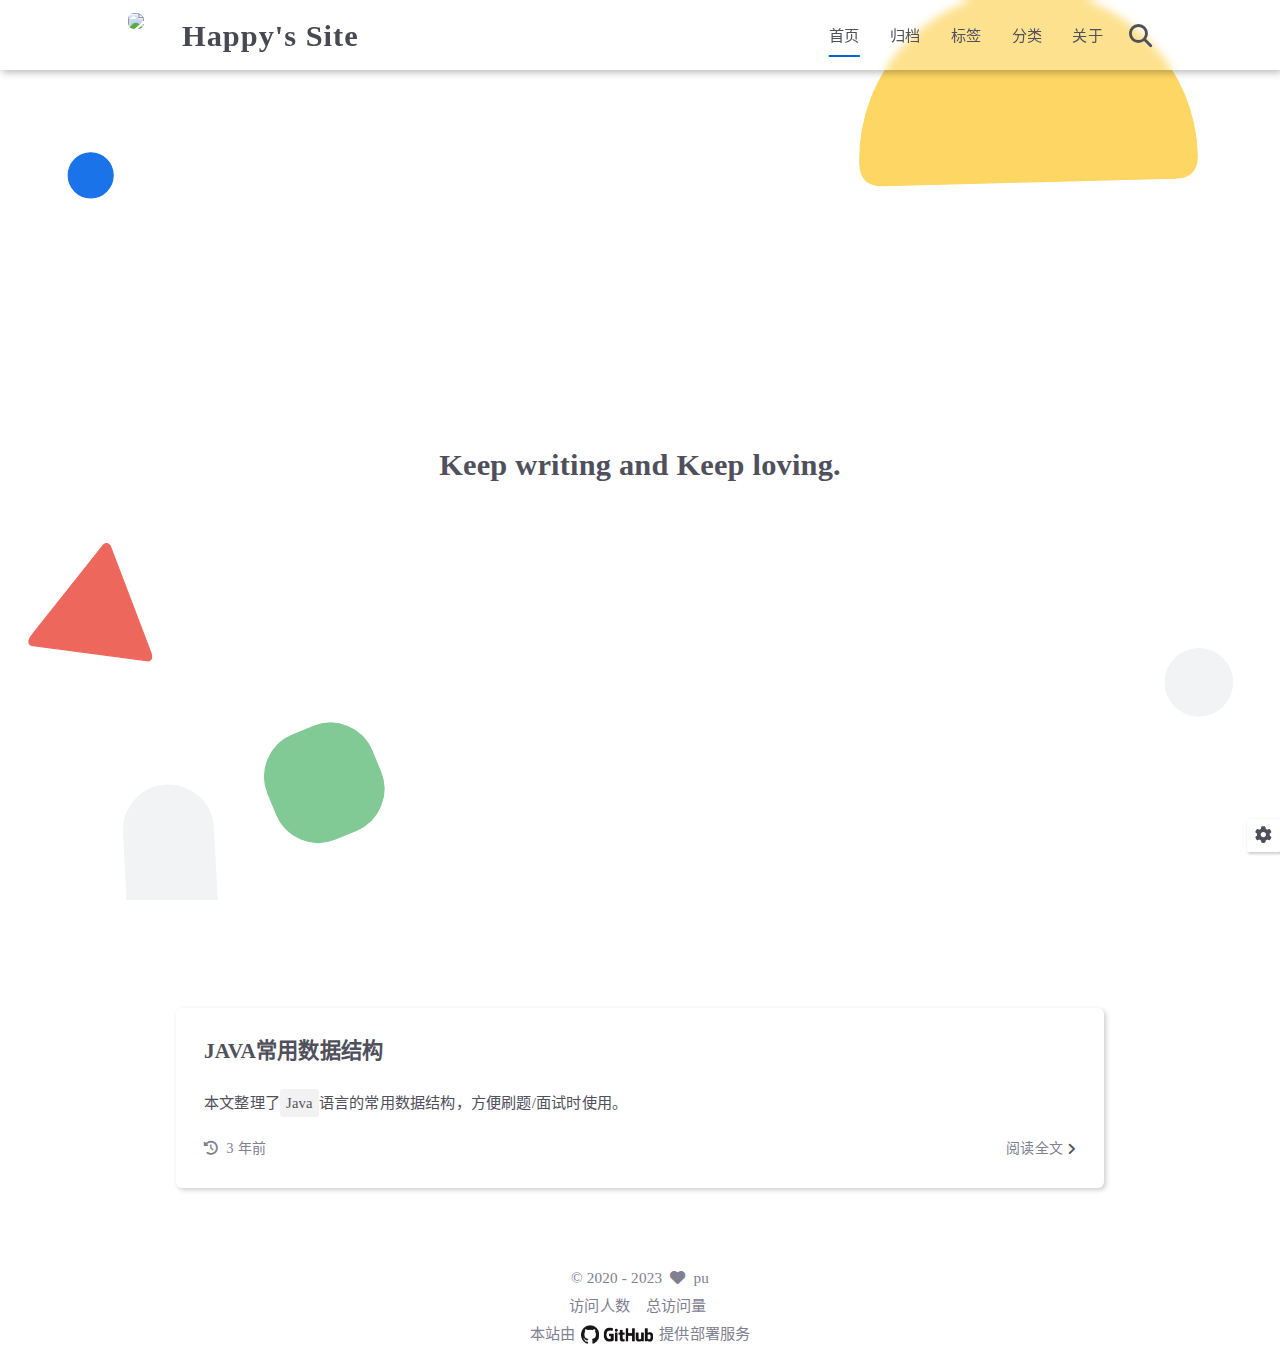
==== index.html @ 264dd04e "feat(font): try Playfair Display" ====
<!DOCTYPE html>
<html lang="zh-CN">
<head>
    <meta charset="utf-8">
    <meta name="viewport" content="width=device-width, initial-scale=1, maximum-scale=1">
    <meta name="keywords" content="Hexo Theme Keep">
    <meta name="description" content="Hexo Theme Keep">
    <meta name="author" content="pu">
    
    <title>
        
        Happy&#39;s Site
    </title>
    
<link rel="stylesheet" href="/css/style.css">

    <link rel="shortcut icon" href="https://i.imgtg.com/2023/06/03/OqXOvM.gif">
    
<link rel="stylesheet" href="/font/css/fontawesome.min.css">

    
<link rel="stylesheet" href="/font/css/regular.min.css">

    
<link rel="stylesheet" href="/font/css/solid.min.css">

    
<link rel="stylesheet" href="/font/css/brands.min.css">

<link href="https://fonts.googlefonts.cn/css?family=Playfair+Display" rel="stylesheet">

    <script id="hexo-configurations">
    let KEEP = window.KEEP || {}
    KEEP.hexo_config = {"hostname":"example.com","root":"/","language":"zh-CN","path":"search.xml"}
    KEEP.theme_config = {"toc":{"enable":true,"number":true,"expand_all":true,"init_open":true},"style":{"primary_color":"#0066cc","logo":"https://i.imgtg.com/2023/06/03/OqXyvX.gif","favicon":"https://i.imgtg.com/2023/06/03/OqXOvM.gif","avatar":"https://i.imgtg.com/2023/06/03/OqXgdt.gif","font_size":null,"font_family":"Noto Serif SC","hover":{"shadow":true,"scale":false},"first_screen":{"enable":true,"header_transparent":true,"background_img":"/images/bg.svg","description":"Keep writing and Keep loving.","font_color":null,"hitokoto":true},"scroll":{"progress_bar":true,"percent":false}},"local_search":{"enable":true,"preload":true},"code_copy":{},"code_block":{"tools":{"enable":true,"style":"default"},"highlight_theme":"default"},"side_tools":{},"pjax":{"enable":true},"lazyload":{"enable":true},"comment":{"enable":false,"use":"valine","valine":{"appid":null,"appkey":null,"server_urls":null,"placeholder":null},"gitalk":{"github_id":null,"github_admins":null,"repository":null,"client_id":null,"client_secret":null,"proxy":null},"twikoo":{"env_id":null,"region":null,"version":"1.6.8"},"waline":{"server_url":null,"reaction":false,"version":2}},"post":{"author_label":{"enable":true,"auto":false,"custom_label_list":["Lv999"]},"word_count":{"enable":true,"wordcount":true,"min2read":true},"img_align":"left","copyright_info":true},"version":"3.6.1"}
    KEEP.language_ago = {"second":"%s 秒前","minute":"%s 分钟前","hour":"%s 小时前","day":"%s 天前","week":"%s 周前","month":"%s 个月前","year":"%s 年前"}
    KEEP.language_code_block = {"copy":"复制代码","copied":"已复制","fold":"折叠代码块","folded":"已折叠"}
    KEEP.language_copy_copyright = {"copy":"复制版权信息","copied":"已复制","title":"原文标题","author":"原文作者","link":"原文链接"}
  </script>
<meta name="generator" content="Hexo 6.3.0"></head>


<body>
<div class="progress-bar-container">
    
        <span class="scroll-progress-bar"></span>
    

    
        <span class="pjax-progress-bar"></span>
        <i class="pjax-progress-icon fas fa-circle-notch fa-spin"></i>
    
</div>


<main class="page-container">

    
        
<div class="first-screen-container flex-center fade-in-down-animation">
    <div class="content flex-center">
        
            <div class="description hitokoto">
                
                    <div class="desc-item">Keep writing and Keep loving.</div>
                
            </div>
        
        
            <script async data-pjax
                    src="https://v1.hitokoto.cn/?encode=js"
            >
            </script>
        
        
            <div class="s-icon-list">
                
                    
                
                    
                
                    
                
                    
                
                    
                
                    
                
                    
                
                    
                
            </div>
        
    </div>
</div>

    

    <div class="page-main-content is-home">

        <div class="page-main-content-top">
            
<header class="header-wrapper transparent-1">

    <div class="header-content has-first-screen">
        <div class="left">
            
                <a class="logo-image" href="/">
                    <img src="https://i.imgtg.com/2023/06/03/OqXyvX.gif">
                </a>
            
            <a class="logo-title" href="/">
               Happy&#39;s Site
            </a>
        </div>

        <div class="right">
            <div class="pc">
                <ul class="menu-list">
                    
                        <li class="menu-item">
                            <a class="active"
                               href="/"
                            >
                                首页
                            </a>
                        </li>
                    
                        <li class="menu-item">
                            <a class=""
                               href="/archives"
                            >
                                归档
                            </a>
                        </li>
                    
                        <li class="menu-item">
                            <a class=""
                               href="/tags"
                            >
                                标签
                            </a>
                        </li>
                    
                        <li class="menu-item">
                            <a class=""
                               href="/categories"
                            >
                                分类
                            </a>
                        </li>
                    
                        <li class="menu-item">
                            <a class=""
                               href="/about"
                            >
                                关于
                            </a>
                        </li>
                    
                    
                        <li class="menu-item search search-popup-trigger">
                            <i class="fas fa-search"></i>
                        </li>
                    
                </ul>
            </div>
            <div class="mobile">
                
                    <div class="icon-item search search-popup-trigger"><i class="fas fa-search"></i></div>
                
                <div class="icon-item menu-bar">
                    <div class="menu-bar-middle"></div>
                </div>
            </div>
        </div>
    </div>

    <div class="header-drawer">
        <ul class="drawer-menu-list">
            
                <li class="drawer-menu-item flex-center">
                    <a class="active"
                       href="/">首页</a>
                </li>
            
                <li class="drawer-menu-item flex-center">
                    <a class=""
                       href="/archives">归档</a>
                </li>
            
                <li class="drawer-menu-item flex-center">
                    <a class=""
                       href="/tags">标签</a>
                </li>
            
                <li class="drawer-menu-item flex-center">
                    <a class=""
                       href="/categories">分类</a>
                </li>
            
                <li class="drawer-menu-item flex-center">
                    <a class=""
                       href="/about">关于</a>
                </li>
            
        </ul>
    </div>

    <div class="window-mask"></div>

</header>


        </div>

        <div class="page-main-content-middle">

            <div class="main-content">

                
                    <div class="home-content-container fade-in-down-animation">
    <ul class="home-article-list">
        
            <li class="home-article-item">

                

                <h3 class="home-article-title">
                    <a href="/2022/04/03/JAVA%E5%B8%B8%E7%94%A8%E6%95%B0%E6%8D%AE%E7%BB%93%E6%9E%84/">
                        JAVA常用数据结构
                    </a>
                </h3>

                <div class="home-article-content keep-markdown-body">
                    
                        <p>本文整理了<code>Java</code>语言的常用数据结构，方便刷题&#x2F;面试时使用。</p>
                    
                </div>

                <div class="home-article-meta-info-container">
    <div class="home-article-meta-info">
        <span>
            <i class="fas fa-history"></i>&nbsp;
            <span class="home-article-date" data-updated="Sat Jun 03 2023 19:14:08 GMT+0800">
                2023-06-03
            </span>
        </span>
        
        
    </div>

    <a class="read-more" href="/2022/04/03/JAVA%E5%B8%B8%E7%94%A8%E6%95%B0%E6%8D%AE%E7%BB%93%E6%9E%84/">阅读全文&nbsp;<i class="fas fa-angle-right"></i></a>
</div>

            </li>
        
    </ul>

    <div class="home-paginator">
        <div class="paginator">
    

    
</div>

    </div>
</div>


                
            </div>

        </div>

        <div class="page-main-content-bottom">
            
<footer class="footer">
    <div class="info-container">
        <div class="copyright-info info-item">
            &copy;
            
                <span>2020</span> -
            
            2023
            
                &nbsp;<i class="fas fa-heart icon-animate"></i>
                &nbsp;<a href="/">pu</a>
            
        </div>
        
            <script async data-pjax
                    src="//busuanzi.ibruce.info/busuanzi/2.3/busuanzi.pure.mini.js"></script>
            <div class="website-count info-item">
                
                    访问人数&nbsp;<span id="busuanzi_value_site_uv"></span>&ensp;
                
                
                    总访问量&nbsp;<span id="busuanzi_value_site_pv"></span>
                
            </div>
        
<!--        <div class="theme-info info-item">-->
<!--            由 <a target="_blank" href="https://hexo.io">Hexo</a> 驱动&nbsp;|&nbsp;主题&nbsp;<a class="theme-version" target="_blank" href="https://github.com/XPoet/hexo-theme-keep">Keep v3.6.1</a>-->
<!--        </div>-->
        
        
            <div class="deploy-info info-item">
                
                    本站由 <span class="tooltip" data-content="GitHub Pages"><img src="/images/deploy-provider/github.png"></span> 提供部署服务
                
            </div>
        
    </div>
</footer>

        </div>
    </div>

    

    <div class="right-bottom-side-tools">
        <div class="side-tools-container">
    <ul class="side-tools-list">
        <li class="tools-item tool-font-adjust-plus flex-center">
            <i class="fas fa-search-plus"></i>
        </li>

        <li class="tools-item tool-font-adjust-minus flex-center">
            <i class="fas fa-search-minus"></i>
        </li>

        <li class="tools-item tool-dark-light-toggle flex-center">
            <i class="fas fa-moon"></i>
        </li>

        <!-- rss -->
        

        
            <li class="tools-item tool-scroll-to-top flex-center">
                <i class="fas fa-arrow-up"></i>
            </li>
        

        <li class="tools-item tool-scroll-to-bottom flex-center">
            <i class="fas fa-arrow-down"></i>
        </li>
    </ul>

    <ul class="exposed-tools-list">
        <li class="tools-item tool-toggle-show flex-center">
            <i class="fas fa-cog fa-spin"></i>
        </li>
        
    </ul>
</div>

    </div>

    <div class="zoom-in-image-mask">
    <img class="zoom-in-image">
</div>


    
        <div class="search-pop-overlay">
    <div class="popup search-popup">
        <div class="search-header">
          <span class="search-input-field-pre">
            <i class="fas fa-keyboard"></i>
          </span>
            <div class="search-input-container">
                <input autocomplete="off"
                       autocorrect="off"
                       autocapitalize="off"
                       placeholder="搜索..."
                       spellcheck="false"
                       type="search"
                       class="search-input"
                >
            </div>
            <span class="close-popup-btn">
                <i class="fas fa-times"></i>
            </span>
        </div>
        <div id="search-result">
            <div id="no-result">
                <i class="fas fa-spinner fa-pulse fa-5x fa-fw"></i>
            </div>
        </div>
    </div>
</div>

    

</main>





<script src="/js/utils.js"></script>

<script src="/js/main.js"></script>

<script src="/js/header-shrink.js"></script>

<script src="/js/back2top.js"></script>

<script src="/js/dark-light-toggle.js"></script>





    
<script src="/js/local-search.js"></script>




    
<script src="/js/code-block.js"></script>




    
<script src="/js/lazyload.js"></script>



<div class="post-scripts pjax">
    
</div>


    
<script src="/js/libs/pjax.min.js"></script>

<script>
    window.addEventListener('DOMContentLoaded', () => {
        window.pjax = new Pjax({
            selectors: [
                'head title',
                '.page-container',
                '.pjax'
            ],
            history: true,
            debug: false,
            cacheBust: false,
            timeout: 0,
            analytics: false,
            currentUrlFullReload: false,
            scrollRestoration: false,
            // scrollTo: true,
        });

        document.addEventListener('pjax:send', () => {
            KEEP.utils.pjaxProgressBarStart();
        });

        document.addEventListener('pjax:complete', () => {
            KEEP.utils.pjaxProgressBarEnd();
            window.pjax.executeScripts(document.querySelectorAll('script[data-pjax], .pjax script'));
            KEEP.refresh();
        });
    });
</script>



</body>
</html>
---- css/style.css ----
:root {
  --primary-color: #06c;
  --primary-color-light-1: #0075eb;
  --primary-color-light-2: #0a85ff;
  --primary-color-dark-1: #005cb8;
  --primary-color-dark-2: #0052a3;
  --background-color-1: #fff;
  --background-color-2: #f7f7f7;
  --background-color-3: #f0f0f0;
  --content-background-color: #fff;
  --text-color-1: #484853;
  --text-color-2: #4c4c57;
  --text-color-3: #50505c;
  --text-color-4: #808091;
  --text-color-5: #b7b7c0;
  --text-color-6: #ededef;
  --toc-text-color: #6f6f80;
  --badge-color: #f0f0f0;
  --badge-background-color: #9393a1;
  --border-color: #b3b3b3;
  --selection-color: #0075eb;
  --shadow-color: rgba(0,0,0,0.2);
  --shadow-hover-color: rgba(0,0,0,0.3);
  --scrollbar-color: #60606e;
  --scrollbar-background-color: #e6e6e6;
  --toc-scrollbar-color: rgba(80,80,92,0.1);
  --copyright-info-color: #c03;
  --avatar-background-color: #005cb8;
  --header-transparent-background-1: rgba(255,255,255,0.28);
  --header-transparent-background-2: rgba(255,255,255,0.4);
  --pjax-progress-bar-color: linear-gradient(45deg, #f10006, #ef5b00, #e59c01, #19ca05, #00cab5, #0264c8, #c303c3);
  --article-aging-tips-color: #b78d0f;
  --article-aging-tips-background-color: rgba(183,141,15,0.1);
  --article-aging-tips-border-color: rgba(183,141,15,0.6);
}
@media (prefers-color-scheme: light) {
  :root {
    --primary-color: #06c;
    --primary-color-light-1: #0075eb;
    --primary-color-light-2: #0a85ff;
    --primary-color-dark-1: #005cb8;
    --primary-color-dark-2: #0052a3;
    --background-color-1: #fff;
    --background-color-2: #f7f7f7;
    --background-color-3: #f0f0f0;
    --content-background-color: #fff;
    --text-color-1: #484853;
    --text-color-2: #4c4c57;
    --text-color-3: #50505c;
    --text-color-4: #808091;
    --text-color-5: #b7b7c0;
    --text-color-6: #ededef;
    --toc-text-color: #6f6f80;
    --badge-color: #f0f0f0;
    --badge-background-color: #9393a1;
    --border-color: #b3b3b3;
    --selection-color: #0075eb;
    --shadow-color: rgba(0,0,0,0.2);
    --shadow-hover-color: rgba(0,0,0,0.3);
    --scrollbar-color: #60606e;
    --scrollbar-background-color: #e6e6e6;
    --toc-scrollbar-color: rgba(80,80,92,0.1);
    --copyright-info-color: #c03;
    --avatar-background-color: #005cb8;
    --header-transparent-background-1: rgba(255,255,255,0.28);
    --header-transparent-background-2: rgba(255,255,255,0.4);
    --pjax-progress-bar-color: linear-gradient(45deg, #f10006, #ef5b00, #e59c01, #19ca05, #00cab5, #0264c8, #c303c3);
    --article-aging-tips-color: #b78d0f;
    --article-aging-tips-background-color: rgba(183,141,15,0.1);
    --article-aging-tips-border-color: rgba(183,141,15,0.6);
  }
}
@media (prefers-color-scheme: dark) {
  :root {
    --primary-color: #06c;
    --primary-color-light-1: #0075eb;
    --primary-color-light-2: #0a85ff;
    --primary-color-dark-1: #005cb8;
    --primary-color-dark-2: #0052a3;
    --background-color-1: #383940;
    --background-color-2: #3d3f46;
    --background-color-3: #43444c;
    --content-background-color: #37383f;
    --text-color-1: #c5c5cc;
    --text-color-2: #c1c1c9;
    --text-color-3: #bebec6;
    --text-color-4: #9595a2;
    --text-color-5: #5b5b67;
    --text-color-6: #36363e;
    --toc-text-color: #9f9fab;
    --badge-color: #4a4c55;
    --badge-background-color: #d8d8dd;
    --border-color: #6f717e;
    --selection-color: #005ebc;
    --shadow-color: rgba(128,128,128,0.2);
    --shadow-hover-color: rgba(128,128,128,0.28);
    --scrollbar-color: #32333a;
    --scrollbar-background-color: #5c5e6a;
    --toc-scrollbar-color: rgba(190,190,198,0.1);
    --copyright-info-color: #a30029;
    --avatar-background-color: #004a93;
    --header-transparent-background-1: rgba(56,57,64,0.28);
    --header-transparent-background-2: rgba(56,57,64,0.4);
    --pjax-progress-bar-color: linear-gradient(45deg, #ea404a, #ea722f, #e9a71f, #67e559, #18ecec, #1b85f1, #ee1dee);
    --article-aging-tips-color: #ecc34d;
    --article-aging-tips-background-color: rgba(236,195,77,0.1);
    --article-aging-tips-border-color: rgba(236,195,77,0.6);
  }
}
.light-mode {
  --primary-color: #06c;
  --primary-color-light-1: #0075eb;
  --primary-color-light-2: #0a85ff;
  --primary-color-dark-1: #005cb8;
  --primary-color-dark-2: #0052a3;
  --background-color-1: #fff;
  --background-color-2: #f7f7f7;
  --background-color-3: #f0f0f0;
  --content-background-color: #fff;
  --text-color-1: #484853;
  --text-color-2: #4c4c57;
  --text-color-3: #50505c;
  --text-color-4: #808091;
  --text-color-5: #b7b7c0;
  --text-color-6: #ededef;
  --toc-text-color: #6f6f80;
  --badge-color: #f0f0f0;
  --badge-background-color: #9393a1;
  --border-color: #b3b3b3;
  --selection-color: #0075eb;
  --shadow-color: rgba(0,0,0,0.2);
  --shadow-hover-color: rgba(0,0,0,0.3);
  --scrollbar-color: #60606e;
  --scrollbar-background-color: #e6e6e6;
  --toc-scrollbar-color: rgba(80,80,92,0.1);
  --copyright-info-color: #c03;
  --avatar-background-color: #005cb8;
  --header-transparent-background-1: rgba(255,255,255,0.28);
  --header-transparent-background-2: rgba(255,255,255,0.4);
  --pjax-progress-bar-color: linear-gradient(45deg, #f10006, #ef5b00, #e59c01, #19ca05, #00cab5, #0264c8, #c303c3);
  --article-aging-tips-color: #b78d0f;
  --article-aging-tips-background-color: rgba(183,141,15,0.1);
  --article-aging-tips-border-color: rgba(183,141,15,0.6);
}
.dark-mode {
  --primary-color: #06c;
  --primary-color-light-1: #0075eb;
  --primary-color-light-2: #0a85ff;
  --primary-color-dark-1: #005cb8;
  --primary-color-dark-2: #0052a3;
  --background-color-1: #383940;
  --background-color-2: #3d3f46;
  --background-color-3: #43444c;
  --content-background-color: #37383f;
  --text-color-1: #c5c5cc;
  --text-color-2: #c1c1c9;
  --text-color-3: #bebec6;
  --text-color-4: #9595a2;
  --text-color-5: #5b5b67;
  --text-color-6: #36363e;
  --toc-text-color: #9f9fab;
  --badge-color: #4a4c55;
  --badge-background-color: #d8d8dd;
  --border-color: #6f717e;
  --selection-color: #005ebc;
  --shadow-color: rgba(128,128,128,0.2);
  --shadow-hover-color: rgba(128,128,128,0.28);
  --scrollbar-color: #32333a;
  --scrollbar-background-color: #5c5e6a;
  --toc-scrollbar-color: rgba(190,190,198,0.1);
  --copyright-info-color: #a30029;
  --avatar-background-color: #004a93;
  --header-transparent-background-1: rgba(56,57,64,0.28);
  --header-transparent-background-2: rgba(56,57,64,0.4);
  --pjax-progress-bar-color: linear-gradient(45deg, #ea404a, #ea722f, #e9a71f, #67e559, #18ecec, #1b85f1, #ee1dee);
  --article-aging-tips-color: #ecc34d;
  --article-aging-tips-background-color: rgba(236,195,77,0.1);
  --article-aging-tips-border-color: rgba(236,195,77,0.6);
}
.fade-in-down-animation {
  animation-name: fade-in-down;
  animation-duration: 1s;
  animation-fill-mode: both;
}
.title-hover-animation {
  position: relative;
  display: inline-block;
  color: var(--text-color-2);
  line-height: 1.3;
  vertical-align: top;
  border-bottom: none;
}
.title-hover-animation::before {
  position: absolute;
  bottom: -4px;
  left: 0;
  width: 100%;
  height: 2px;
  background-color: var(--text-color-2);
  transform: scaleX(0);
  visibility: hidden;
  content: "";
  transition-delay: 0s, 0s, 0s, 0s, 0s, 0s;
  transition-timing-function: ease, ease, ease, ease, ease-in-out, ease-in-out;
  transition-duration: 0.2s, 0.2s, 0.2s, 0.2s, 0.2s, 0.2s;
  transition-property: color, background, box-shadow, border-color, visibility, transform;
}
.title-hover-animation:hover::before {
  transform: scaleX(1);
  visibility: visible;
}
@-moz-keyframes fade-in-down {
  0% {
    transform: translateY(-50px);
    opacity: 0;
  }
  100% {
    transform: translateY(0);
    opacity: 1;
  }
}
@-webkit-keyframes fade-in-down {
  0% {
    transform: translateY(-50px);
    opacity: 0;
  }
  100% {
    transform: translateY(0);
    opacity: 1;
  }
}
@-o-keyframes fade-in-down {
  0% {
    transform: translateY(-50px);
    opacity: 0;
  }
  100% {
    transform: translateY(0);
    opacity: 1;
  }
}
@keyframes fade-in-down {
  0% {
    transform: translateY(-50px);
    opacity: 0;
  }
  100% {
    transform: translateY(0);
    opacity: 1;
  }
}
@-moz-keyframes icon-animate {
  0%, 100% {
    transform: scale(1);
  }
  10%, 30% {
    transform: scale(0.88);
  }
  20%, 40%, 60%, 80% {
    transform: scale(1.08);
  }
  50%, 70% {
    transform: scale(1.08);
  }
}
@-webkit-keyframes icon-animate {
  0%, 100% {
    transform: scale(1);
  }
  10%, 30% {
    transform: scale(0.88);
  }
  20%, 40%, 60%, 80% {
    transform: scale(1.08);
  }
  50%, 70% {
    transform: scale(1.08);
  }
}
@-o-keyframes icon-animate {
  0%, 100% {
    transform: scale(1);
  }
  10%, 30% {
    transform: scale(0.88);
  }
  20%, 40%, 60%, 80% {
    transform: scale(1.08);
  }
  50%, 70% {
    transform: scale(1.08);
  }
}
@keyframes icon-animate {
  0%, 100% {
    transform: scale(1);
  }
  10%, 30% {
    transform: scale(0.88);
  }
  20%, 40%, 60%, 80% {
    transform: scale(1.08);
  }
  50%, 70% {
    transform: scale(1.08);
  }
}
@-moz-keyframes img-loading-animation {
  to {
    transform: rotate(1turn);
  }
}
@-webkit-keyframes img-loading-animation {
  to {
    transform: rotate(1turn);
  }
}
@-o-keyframes img-loading-animation {
  to {
    transform: rotate(1turn);
  }
}
@keyframes img-loading-animation {
  to {
    transform: rotate(1turn);
  }
}
* {
  transition-delay: 0s, 0s, 0s, 0s;
  transition-timing-function: ease, ease, ease, ease;
  transition-duration: 0.2s, 0.2s, 0.2s, 0.2s;
  transition-property: color, background, box-shadow, border-color;
}
*::-webkit-scrollbar {
  width: 0.4rem;
  height: 0.4rem;
  transition: all 0.2s ease;
}
*::-webkit-scrollbar-thumb {
  background: var(--scrollbar-color);
  border-radius: 0.1rem;
}
*::-webkit-scrollbar-track {
  background: var(--scrollbar-background-color);
}
html,
body {
  position: relative;
  width: 100%;
  height: 100%;
  margin: 0;
  padding: 0;
  color: var(--text-color-3);
  font-weight: 400;
  font-size: 15.2px;
  font-family: Noto Serif SC;
  line-height: 22px;
  letter-spacing: 0.2px;
  background: var(--background-color-1);
}
html::-webkit-scrollbar,
body::-webkit-scrollbar {
  width: 0.6rem;
  height: 0.6rem;
}
@media (max-width: 800px) {
  html::-webkit-scrollbar,
  body::-webkit-scrollbar {
    width: 0.5rem;
    height: 0.5rem;
  }
}
@media (max-width: 500px) {
  html::-webkit-scrollbar,
  body::-webkit-scrollbar {
    width: 0.4rem;
    height: 0.4rem;
  }
}
@media (max-width: 800px) {
  html,
  body {
    font-size: 14.591999999999999px;
    line-height: 21.119999999999997px;
  }
}
@media (max-width: 500px) {
  html,
  body {
    font-size: 13.68px;
    line-height: 19.8px;
  }
}
::selection {
  color: #fff;
  background: var(--selection-color);
}
ul,
ol,
li {
  margin: 0;
  padding: 0;
  list-style: none;
}
a {
  color: var(--text-color-3);
  text-decoration: none;
}
a i,
a span {
  color: var(--text-color-3);
}
a:hover,
a:active {
  color: var(--primary-color);
  text-decoration: none !important;
}
a:hover i,
a:active i,
a:hover span,
a:active span {
  color: var(--primary-color);
}
img[lazyload] {
  position: relative;
  box-sizing: border-box;
  width: 8rem;
  height: 8rem;
  box-shadow: none !important;
  cursor: not-allowed;
  pointer-events: none;
}
img[lazyload]::before {
  position: absolute;
  top: 0;
  left: 0;
  display: block;
  width: 100%;
  height: 100%;
  background: var(--background-color-1);
  content: '';
  transition-delay: 0s, 0s, 0s, 0s, 0s;
  transition-timing-function: ease, ease, ease, ease, ease;
  transition-duration: 0.2s, 0.2s, 0.2s, 0.2s, 0.2s;
  transition-property: color, background, box-shadow, border-color, background;
}
img[lazyload]::after {
  position: absolute;
  top: 0;
  right: 0;
  bottom: 0;
  left: 0;
  display: block;
  width: 2rem;
  height: 2rem;
  margin: auto;
  border: 2px solid var(--text-color-6);
  border-top-color: var(--selection-color);
  border-left-color: var(--selection-color);
  border-radius: 50%;
  animation: img-loading-animation 750ms infinite linear;
  content: '';
  transition-delay: 0s, 0s, 0s, 0s, 0s;
  transition-timing-function: ease, ease, ease, ease, ease;
  transition-duration: 0.2s, 0.2s, 0.2s, 0.2s, 0.2s;
  transition-property: color, background, box-shadow, border-color, border;
}
button {
  margin: 0;
  padding: 0;
  background: transparent;
  border: 0;
  outline: none;
  cursor: pointer;
}
.btn {
  position: relative;
  display: inline-block;
  padding: 0.4rem 1rem;
  white-space: nowrap;
  text-align: center;
  background: var(--background-color-1);
  border-radius: 5px;
  cursor: pointer;
  box-shadow: 2px 2px 5px var(--shadow-color);
  transition-delay: 0s, 0s, 0s, 0s, 0s;
  transition-timing-function: ease, ease, ease, ease, linear;
  transition-duration: 0.2s, 0.2s, 0.2s, 0.2s, 0.2s;
  transition-property: color, background, box-shadow, border-color, transform;
}
.btn:hover {
  box-shadow: 2px 2px 8px var(--shadow-hover-color);
}
.btn:hover {
  color: var(--background-color-1);
  background: var(--primary-color);
}
.flex-center {
  display: flex;
  align-items: center;
  justify-content: center;
}
.clear::after {
  display: block;
  clear: both;
  height: 0;
  overflow: hidden;
  visibility: hidden;
  content: '';
}
.tooltip {
  position: relative;
  box-sizing: border-box;
}
.tooltip:hover .tooltip-content {
  display: inline-block;
}
.tooltip.show-img .tooltip-content {
  display: none !important;
}
.tooltip .tooltip-content {
  position: absolute;
  top: -0.4rem;
  left: 50%;
  z-index: 1009;
  display: none;
  box-sizing: border-box;
  padding: 0.2rem 0.6rem;
  color: var(--text-color-6);
  font-size: 0.8rem;
  letter-spacing: 0.8px;
  white-space: nowrap;
  background: var(--text-color-1);
  border-radius: 0.3rem;
  transform: translateX(-50%) translateY(-100%);
  transition-delay: 0s, 0s, 0s, 0s, 0s;
  transition-timing-function: ease, ease, ease, ease, ease;
  transition-duration: 0.2s, 0.2s, 0.2s, 0.2s, 0.2s;
  transition-property: color, background, box-shadow, border-color, display;
  -moz-user-select: none;
  -ms-user-select: none;
  -webkit-user-select: none;
  user-select: none;
}
.tooltip-img {
  position: relative;
  box-sizing: border-box;
}
.tooltip-img.show-img .tooltip-img-box {
  display: flex;
}
.tooltip-img .tooltip-img-box {
  position: absolute;
  top: -0.4rem;
  left: 50%;
  z-index: 1008;
  display: none;
  align-items: center;
  justify-content: center;
  box-sizing: border-box;
  min-height: 6rem;
  background: var(--text-color-6);
  border: 0.2rem solid var(--text-color-3);
  border-radius: 0.3rem;
  transform: translateX(-50%) translateY(-100%);
  transition-delay: 0s, 0s, 0s, 0s, 0s;
  transition-timing-function: ease, ease, ease, ease, ease;
  transition-duration: 0.2s, 0.2s, 0.2s, 0.2s, 0.2s;
  transition-property: color, background, box-shadow, border-color, display;
  -moz-user-select: none;
  -ms-user-select: none;
  -webkit-user-select: none;
  user-select: none;
}
.tooltip-img .tooltip-img-box img {
  display: block;
  max-height: 10rem;
}
.keep-markdown-body {
  font-size: 1rem;
}
.keep-markdown-body blockquote {
  box-sizing: border-box;
  margin: 1.4rem 0;
  color: var(--text-color-3);
  background: var(--background-color-2);
  border-left: 0.4rem solid var(--text-color-4);
}
.keep-markdown-body blockquote p,
.keep-markdown-body blockquote ul,
.keep-markdown-body blockquote ol {
  padding: 0.4rem 0.4rem 0.4rem 0.8rem;
}
.keep-markdown-body p {
  color: var(--text-color-3);
  line-height: 2;
}
.keep-markdown-body a {
  position: relative;
  box-sizing: border-box;
  padding-bottom: 0.2rem;
  text-decoration: none;
  overflow-wrap: break-word;
  border-bottom: 0.1rem solid var(--text-color-4);
  outline: 0;
  cursor: pointer;
}
.keep-markdown-body a .fas,
.keep-markdown-body a .far,
.keep-markdown-body a .fab {
  position: relative;
  margin: 0 0.2rem 0 0.4rem;
  color: var(--text-color-4);
  font-size: 0.88rem;
}
.keep-markdown-body a:hover {
  text-decoration: underline;
}
.keep-markdown-body a:hover::after {
  background: var(--primary-color);
}
.keep-markdown-body strong {
  color: var(--text-color-3);
}
.keep-markdown-body em {
  color: var(--text-color-3);
}
.keep-markdown-body ul li,
.keep-markdown-body ol li {
  margin-left: 1rem;
  line-height: 2rem;
}
.keep-markdown-body ul li {
  list-style: disc;
}
.keep-markdown-body ul li ul li {
  list-style: circle;
}
.keep-markdown-body ul li ul li ul li {
  list-style: square;
}
.keep-markdown-body ol li {
  list-style: decimal;
}
.keep-markdown-body ol li ol li {
  list-style: upper-alpha;
}
.keep-markdown-body ol li ol li ol li {
  list-style: upper-roman;
}
.keep-markdown-body li {
  color: var(--text-color-3);
}
.keep-markdown-body h1,
.keep-markdown-body h2,
.keep-markdown-body h3,
.keep-markdown-body h4,
.keep-markdown-body h5,
.keep-markdown-body h6 {
  color: var(--text-color-2);
  line-height: 1.5;
}
@media (max-width: 800px) {
  .keep-markdown-body h1,
  .keep-markdown-body h2,
  .keep-markdown-body h3,
  .keep-markdown-body h4,
  .keep-markdown-body h5,
  .keep-markdown-body h6 {
    line-height: 1.25;
  }
}
.keep-markdown-body h1 {
  font-weight: 600;
  font-size: 1.8rem;
}
@media (max-width: 800px) {
  .keep-markdown-body h1 {
    font-size: 1.7rem;
  }
}
.keep-markdown-body h2 {
  font-weight: 600;
  font-size: 1.7rem;
}
@media (max-width: 800px) {
  .keep-markdown-body h2 {
    font-size: 1.6rem;
  }
}
.keep-markdown-body h3 {
  font-weight: 550;
  font-size: 1.6rem;
}
@media (max-width: 800px) {
  .keep-markdown-body h3 {
    font-size: 1.5rem;
  }
}
.keep-markdown-body h4 {
  font-weight: 550;
  font-size: 1.5rem;
}
@media (max-width: 800px) {
  .keep-markdown-body h4 {
    font-size: 1.4rem;
  }
}
.keep-markdown-body h5 {
  font-weight: 500;
  font-size: 1.28rem;
}
@media (max-width: 800px) {
  .keep-markdown-body h5 {
    font-size: 1.18rem;
  }
}
.keep-markdown-body h6 {
  font-weight: 500;
  font-size: 1.2rem;
  line-height: 1.2;
}
@media (max-width: 800px) {
  .keep-markdown-body h6 {
    font-size: 1.1rem;
    line-height: 1.1;
  }
}
.keep-markdown-body img {
  position: relative;
  display: block;
  box-sizing: border-box;
  max-width: 100%;
  box-shadow: 0 0 0.2rem var(--shadow-color);
  cursor: zoom-in;
  opacity: 1;
  margin: 0.8rem 0 0.2rem;
}
.keep-markdown-body img.hide {
  opacity: 0;
}
.keep-markdown-body img[lazyload] {
  margin: 0.8rem auto 0.2rem;
}
.keep-markdown-body > table {
  width: 100%;
  overflow: auto;
  border-collapse: collapse;
  border-spacing: 0;
}
@media (max-width: 500px) {
  .keep-markdown-body > table {
    table-layout: fixed;
  }
}
.keep-markdown-body > table td,
.keep-markdown-body > table th {
  padding: 0;
}
.keep-markdown-body > table th {
  font-weight: 600;
}
.keep-markdown-body > table td,
.keep-markdown-body > table th {
  padding: 0.4rem 1rem;
  border: 0.1rem solid var(--border-color);
}
.keep-markdown-body > table tr {
  background-color: var(--background-color-1);
  border: 0.1rem solid var(--text-color-6);
}
.keep-markdown-body > table tr:nth-child(2n) {
  background-color: var(--background-color-2);
}
:root {
  --primary-color: #06c;
  --primary-color-light-1: #0075eb;
  --primary-color-light-2: #0a85ff;
  --primary-color-dark-1: #005cb8;
  --primary-color-dark-2: #0052a3;
  --background-color-1: #fff;
  --background-color-2: #f7f7f7;
  --background-color-3: #f0f0f0;
  --content-background-color: #fff;
  --text-color-1: #484853;
  --text-color-2: #4c4c57;
  --text-color-3: #50505c;
  --text-color-4: #808091;
  --text-color-5: #b7b7c0;
  --text-color-6: #ededef;
  --toc-text-color: #6f6f80;
  --badge-color: #f0f0f0;
  --badge-background-color: #9393a1;
  --border-color: #b3b3b3;
  --selection-color: #0075eb;
  --shadow-color: rgba(0,0,0,0.2);
  --shadow-hover-color: rgba(0,0,0,0.3);
  --scrollbar-color: #60606e;
  --scrollbar-background-color: #e6e6e6;
  --toc-scrollbar-color: rgba(80,80,92,0.1);
  --copyright-info-color: #c03;
  --avatar-background-color: #005cb8;
  --header-transparent-background-1: rgba(255,255,255,0.28);
  --header-transparent-background-2: rgba(255,255,255,0.4);
  --pjax-progress-bar-color: linear-gradient(45deg, #f10006, #ef5b00, #e59c01, #19ca05, #00cab5, #0264c8, #c303c3);
  --article-aging-tips-color: #b78d0f;
  --article-aging-tips-background-color: rgba(183,141,15,0.1);
  --article-aging-tips-border-color: rgba(183,141,15,0.6);
}
@media (prefers-color-scheme: light) {
  :root {
    --primary-color: #06c;
    --primary-color-light-1: #0075eb;
    --primary-color-light-2: #0a85ff;
    --primary-color-dark-1: #005cb8;
    --primary-color-dark-2: #0052a3;
    --background-color-1: #fff;
    --background-color-2: #f7f7f7;
    --background-color-3: #f0f0f0;
    --content-background-color: #fff;
    --text-color-1: #484853;
    --text-color-2: #4c4c57;
    --text-color-3: #50505c;
    --text-color-4: #808091;
    --text-color-5: #b7b7c0;
    --text-color-6: #ededef;
    --toc-text-color: #6f6f80;
    --badge-color: #f0f0f0;
    --badge-background-color: #9393a1;
    --border-color: #b3b3b3;
    --selection-color: #0075eb;
    --shadow-color: rgba(0,0,0,0.2);
    --shadow-hover-color: rgba(0,0,0,0.3);
    --scrollbar-color: #60606e;
    --scrollbar-background-color: #e6e6e6;
    --toc-scrollbar-color: rgba(80,80,92,0.1);
    --copyright-info-color: #c03;
    --avatar-background-color: #005cb8;
    --header-transparent-background-1: rgba(255,255,255,0.28);
    --header-transparent-background-2: rgba(255,255,255,0.4);
    --pjax-progress-bar-color: linear-gradient(45deg, #f10006, #ef5b00, #e59c01, #19ca05, #00cab5, #0264c8, #c303c3);
    --article-aging-tips-color: #b78d0f;
    --article-aging-tips-background-color: rgba(183,141,15,0.1);
    --article-aging-tips-border-color: rgba(183,141,15,0.6);
  }
}
@media (prefers-color-scheme: dark) {
  :root {
    --primary-color: #06c;
    --primary-color-light-1: #0075eb;
    --primary-color-light-2: #0a85ff;
    --primary-color-dark-1: #005cb8;
    --primary-color-dark-2: #0052a3;
    --background-color-1: #383940;
    --background-color-2: #3d3f46;
    --background-color-3: #43444c;
    --content-background-color: #37383f;
    --text-color-1: #c5c5cc;
    --text-color-2: #c1c1c9;
    --text-color-3: #bebec6;
    --text-color-4: #9595a2;
    --text-color-5: #5b5b67;
    --text-color-6: #36363e;
    --toc-text-color: #9f9fab;
    --badge-color: #4a4c55;
    --badge-background-color: #d8d8dd;
    --border-color: #6f717e;
    --selection-color: #005ebc;
    --shadow-color: rgba(128,128,128,0.2);
    --shadow-hover-color: rgba(128,128,128,0.28);
    --scrollbar-color: #32333a;
    --scrollbar-background-color: #5c5e6a;
    --toc-scrollbar-color: rgba(190,190,198,0.1);
    --copyright-info-color: #a30029;
    --avatar-background-color: #004a93;
    --header-transparent-background-1: rgba(56,57,64,0.28);
    --header-transparent-background-2: rgba(56,57,64,0.4);
    --pjax-progress-bar-color: linear-gradient(45deg, #ea404a, #ea722f, #e9a71f, #67e559, #18ecec, #1b85f1, #ee1dee);
    --article-aging-tips-color: #ecc34d;
    --article-aging-tips-background-color: rgba(236,195,77,0.1);
    --article-aging-tips-border-color: rgba(236,195,77,0.6);
  }
}
.light-mode {
  --primary-color: #06c;
  --primary-color-light-1: #0075eb;
  --primary-color-light-2: #0a85ff;
  --primary-color-dark-1: #005cb8;
  --primary-color-dark-2: #0052a3;
  --background-color-1: #fff;
  --background-color-2: #f7f7f7;
  --background-color-3: #f0f0f0;
  --content-background-color: #fff;
  --text-color-1: #484853;
  --text-color-2: #4c4c57;
  --text-color-3: #50505c;
  --text-color-4: #808091;
  --text-color-5: #b7b7c0;
  --text-color-6: #ededef;
  --toc-text-color: #6f6f80;
  --badge-color: #f0f0f0;
  --badge-background-color: #9393a1;
  --border-color: #b3b3b3;
  --selection-color: #0075eb;
  --shadow-color: rgba(0,0,0,0.2);
  --shadow-hover-color: rgba(0,0,0,0.3);
  --scrollbar-color: #60606e;
  --scrollbar-background-color: #e6e6e6;
  --toc-scrollbar-color: rgba(80,80,92,0.1);
  --copyright-info-color: #c03;
  --avatar-background-color: #005cb8;
  --header-transparent-background-1: rgba(255,255,255,0.28);
  --header-transparent-background-2: rgba(255,255,255,0.4);
  --pjax-progress-bar-color: linear-gradient(45deg, #f10006, #ef5b00, #e59c01, #19ca05, #00cab5, #0264c8, #c303c3);
  --article-aging-tips-color: #b78d0f;
  --article-aging-tips-background-color: rgba(183,141,15,0.1);
  --article-aging-tips-border-color: rgba(183,141,15,0.6);
}
.dark-mode {
  --primary-color: #06c;
  --primary-color-light-1: #0075eb;
  --primary-color-light-2: #0a85ff;
  --primary-color-dark-1: #005cb8;
  --primary-color-dark-2: #0052a3;
  --background-color-1: #383940;
  --background-color-2: #3d3f46;
  --background-color-3: #43444c;
  --content-background-color: #37383f;
  --text-color-1: #c5c5cc;
  --text-color-2: #c1c1c9;
  --text-color-3: #bebec6;
  --text-color-4: #9595a2;
  --text-color-5: #5b5b67;
  --text-color-6: #36363e;
  --toc-text-color: #9f9fab;
  --badge-color: #4a4c55;
  --badge-background-color: #d8d8dd;
  --border-color: #6f717e;
  --selection-color: #005ebc;
  --shadow-color: rgba(128,128,128,0.2);
  --shadow-hover-color: rgba(128,128,128,0.28);
  --scrollbar-color: #32333a;
  --scrollbar-background-color: #5c5e6a;
  --toc-scrollbar-color: rgba(190,190,198,0.1);
  --copyright-info-color: #a30029;
  --avatar-background-color: #004a93;
  --header-transparent-background-1: rgba(56,57,64,0.28);
  --header-transparent-background-2: rgba(56,57,64,0.4);
  --pjax-progress-bar-color: linear-gradient(45deg, #ea404a, #ea722f, #e9a71f, #67e559, #18ecec, #1b85f1, #ee1dee);
  --article-aging-tips-color: #ecc34d;
  --article-aging-tips-background-color: rgba(236,195,77,0.1);
  --article-aging-tips-border-color: rgba(236,195,77,0.6);
}
:root {
  --toolbar-foreground: #50505c;
  --toolbar-background: #f0f0f0;
  --code-foreground: #535360;
  --code-background: #f2f2f2;
  --highlight-background: #fafafa;
  --highlight-foreground: #535360;
  --highlight-comment: #8e908c;
  --highlight-red: #c82829;
  --highlight-orange: #f5871f;
  --highlight-yellow: #eab700;
  --highlight-green: #718c00;
  --highlight-aqua: #3e999f;
  --highlight-blue: #4271ae;
  --highlight-purple: #8959a8;
  --highlight-gutter-color: #585865;
  --highlight-gutter-bg-color: #f2f2f2;
}
@media (prefers-color-scheme: light) {
  :root {
    --toolbar-foreground: #50505c;
    --toolbar-background: #f0f0f0;
    --code-foreground: #535360;
    --code-background: #f2f2f2;
    --highlight-background: #fafafa;
    --highlight-foreground: #535360;
    --highlight-comment: #8e908c;
    --highlight-red: #c82829;
    --highlight-orange: #f5871f;
    --highlight-yellow: #eab700;
    --highlight-green: #718c00;
    --highlight-aqua: #3e999f;
    --highlight-blue: #4271ae;
    --highlight-purple: #8959a8;
    --highlight-gutter-color: #585865;
    --highlight-gutter-bg-color: #f2f2f2;
  }
}
@media (prefers-color-scheme: dark) {
  :root {
    --toolbar-foreground: #bebec6;
    --toolbar-background: #43444c;
    --code-foreground: #bfbfc7;
    --code-background: #32333a;
    --highlight-background: #34343b;
    --highlight-foreground: #bfbfc7;
    --highlight-comment: #969896;
    --highlight-red: #c66;
    --highlight-orange: #de935f;
    --highlight-yellow: #f0c674;
    --highlight-green: #b5bd68;
    --highlight-aqua: #8abeb7;
    --highlight-blue: #81a2be;
    --highlight-purple: #b294bb;
    --highlight-gutter-color: #c1c1c9;
    --highlight-gutter-bg-color: #32333a;
  }
}
.light-mode {
  --toolbar-foreground: #50505c;
  --toolbar-background: #f0f0f0;
  --code-foreground: #535360;
  --code-background: #f2f2f2;
  --highlight-background: #fafafa;
  --highlight-foreground: #535360;
  --highlight-comment: #8e908c;
  --highlight-red: #c82829;
  --highlight-orange: #f5871f;
  --highlight-yellow: #eab700;
  --highlight-green: #718c00;
  --highlight-aqua: #3e999f;
  --highlight-blue: #4271ae;
  --highlight-purple: #8959a8;
  --highlight-gutter-color: #585865;
  --highlight-gutter-bg-color: #f2f2f2;
}
.dark-mode {
  --toolbar-foreground: #bebec6;
  --toolbar-background: #43444c;
  --code-foreground: #bfbfc7;
  --code-background: #32333a;
  --highlight-background: #34343b;
  --highlight-foreground: #bfbfc7;
  --highlight-comment: #969896;
  --highlight-red: #c66;
  --highlight-orange: #de935f;
  --highlight-yellow: #f0c674;
  --highlight-green: #b5bd68;
  --highlight-aqua: #8abeb7;
  --highlight-blue: #81a2be;
  --highlight-purple: #b294bb;
  --highlight-gutter-color: #c1c1c9;
  --highlight-gutter-bg-color: #32333a;
}
pre,
.highlight {
  margin: 1.5rem 0;
  padding: 0;
  overflow: auto;
  color: var(--highlight-foreground);
  font-size: 0.96rem;
  line-height: 1.5rem;
  background: var(--highlight-background);
  -ms-text-size-adjust: none;
  -moz-text-size-adjust: none;
  -webkit-text-size-adjust: none;
}
pre,
code {
  font-family: "Source Code Pro", consolas, Menlo;
}
code {
  padding: 0.4rem;
  color: var(--code-foreground);
  font-size: 0.96rem;
  word-wrap: break-word;
  background: var(--code-background);
  border-radius: 0.2rem;
}
pre {
  padding: 0.6rem;
}
pre code {
  padding: 0;
  color: var(--highlight-foreground);
  text-shadow: none;
  background: none;
}
.highlight {
  border-bottom-right-radius: 0.1rem;
  border-bottom-left-radius: 0.1rem;
}
.highlight pre {
  margin: 0;
  padding: 0.6rem 0;
  border: none;
}
.highlight table {
  width: auto;
  margin: 0;
  border: none;
  border-spacing: unset;
}
.highlight td {
  padding: 0;
  border: none;
}
.highlight figcaption {
  margin-bottom: 1rem;
  color: var(--highlight-foreground);
  font-size: 1rem;
  line-height: 1rem;
}
.highlight figcaption a {
  float: right;
  color: var(--highlight-foreground);
}
.highlight figcaption a:hover {
  border-bottom-color: var(--highlight-foreground);
}
.highlight .gutter pre {
  padding-right: 0.6rem;
  padding-left: 0.6rem;
  color: var(--highlight-gutter-color);
  text-align: center;
  background-color: var(--highlight-gutter-bg-color);
}
.highlight .code pre {
  width: 100%;
  padding-right: 0.6rem;
  padding-left: 0.6rem;
  background-color: var(--highlight-background);
}
.highlight .line {
  height: 1.5rem;
  color: var(--highlight-foreground);
}
.highlight .line .language-javascript {
  color: var(--highlight-foreground);
}
.highlight .line .attr {
  color: var(--highlight-foreground);
}
.highlight .line .string {
  color: var(--highlight-foreground);
}
.gutter {
  -moz-user-select: none;
  -ms-user-select: none;
  -webkit-user-select: none;
  user-select: none;
  color: var(--highlight-gutter-color);
  background: var(--highlight-gutter-bg-color);
}
.gutter .line {
  color: var(--highlight-gutter-color);
}
.gist table {
  width: auto;
}
.gist table td {
  border: none;
}
pre .deletion {
  background: var(--highlight-deletion);
}
pre .addition {
  background: var(--highlight-addition);
}
pre .meta {
  color: var(--highlight-purple);
}
pre .comment {
  color: var(--highlight-comment);
}
pre .variable,
pre .attribute,
pre .tag,
pre .regexp,
pre .ruby .constant,
pre .xml .tag .title,
pre .xml .pi,
pre .xml .doctype,
pre .html .doctype,
pre .css .id,
pre .css .class,
pre .css .pseudo {
  color: var(--highlight-red);
}
pre .property {
  color: var(--highlight-blue);
}
pre .number,
pre .preprocessor,
pre .built_in,
pre .literal,
pre .params,
pre .constant,
pre .command {
  color: var(--highlight-orange);
}
pre .ruby .class .title,
pre .css .rules .attribute,
pre .string,
pre .value,
pre .inheritance,
pre .header,
pre .ruby .symbol,
pre .xml .cdata,
pre .special,
pre .number,
pre .formula {
  color: var(--highlight-green);
}
pre .title,
pre .css .hexcolor {
  color: var(--highlight-aqua);
}
pre .function,
pre .python .decorator,
pre .python .title,
pre .ruby .function .title,
pre .ruby .title .keyword,
pre .perl .sub,
pre .javascript .title,
pre .coffeescript .title {
  color: var(--highlight-blue);
}
pre .keyword,
pre .javascript .function {
  color: var(--highlight-purple);
}
.highlight-container {
  position: relative;
  box-sizing: border-box;
  margin: 1.4rem 0;
}
.highlight-container.mac {
  margin: 1.4rem 0 1.8rem 0;
  box-shadow: 0 0.8rem 2rem 0 rgba(0,0,0,0.4);
}
.highlight-container.mac:hover .code-tools-box .copy {
  opacity: 1;
}
.highlight-container.mac .code-tools-box {
  justify-content: flex-end;
  padding: 0.4rem 0.6rem 0.7rem 0.4rem;
  background: #21252b;
}
.highlight-container.mac .code-tools-box::before {
  position: absolute;
  left: 0.8rem;
  width: 0.76rem;
  height: 0.76rem;
  background: #fc625d;
  border-radius: 50%;
  box-shadow: 1.3rem 0 #fdbc40, 2.6rem 0 #35cd4b;
  content: '';
}
.highlight-container.mac .code-tools-box.folded {
  border-bottom-right-radius: 0;
  border-bottom-left-radius: 0;
}
.highlight-container.mac .code-tools-box.folded .copy {
  display: none;
}
.highlight-container.mac .code-tools-box .code-lang {
  order: 1;
  color: #bbb;
}
.highlight-container.mac .code-tools-box .fold {
  order: 2;
  padding: 0 0.1rem 0 0.6rem;
}
.highlight-container.mac .code-tools-box .fold i {
  color: #ccc;
}
.highlight-container.mac .code-tools-box .copy {
  position: absolute;
  top: 3rem;
  right: 0.5rem;
  padding: 0 0.1rem;
  opacity: 0;
  transition-delay: 0s, 0s, 0s, 0s, 0s;
  transition-timing-function: ease, ease, ease, ease, ease-in-out;
  transition-duration: 0.2s, 0.2s, 0.2s, 0.2s, 0.2s;
  transition-property: color, background, box-shadow, border-color, opacity;
}
.highlight-container.mac .code-tools-box .copy i {
  font-size: 1rem;
}
.highlight-container .code-tools-box {
  display: flex;
  align-items: center;
  justify-content: space-between;
  box-sizing: border-box;
  width: 100%;
  padding: 0.3rem 0.4rem;
  color: var(--toolbar-foreground);
  background: var(--toolbar-background);
  border-top-left-radius: 0.3rem;
  border-top-right-radius: 0.3rem;
}
.highlight-container .code-tools-box.folded {
  border-bottom-right-radius: 0.3rem;
  border-bottom-left-radius: 0.3rem;
}
.highlight-container .code-tools-box .code-lang {
  justify-content: flex-start;
  margin-left: 0.2rem;
  font-weight: 600;
  font-size: 0.9rem;
  font-family: "Source Code Pro", consolas, Menlo;
  color: var(--text-color-3);
}
.highlight-container .code-tools-box .tool {
  -moz-user-select: none;
  -ms-user-select: none;
  -webkit-user-select: none;
  user-select: none;
  cursor: pointer;
}
.highlight-container .code-tools-box .tool i {
  font-size: 0.8rem;
  color: var(--text-color-3);
}
.highlight-container .code-tools-box .fold {
  padding: 0 0.4rem 0 0.2rem;
}
.highlight-container figure.highlight {
  margin: 0;
}
.highlight-container figure.highlight.folded {
  height: 0;
}
:root {
  --primary-color: #06c;
  --primary-color-light-1: #0075eb;
  --primary-color-light-2: #0a85ff;
  --primary-color-dark-1: #005cb8;
  --primary-color-dark-2: #0052a3;
  --background-color-1: #fff;
  --background-color-2: #f7f7f7;
  --background-color-3: #f0f0f0;
  --content-background-color: #fff;
  --text-color-1: #484853;
  --text-color-2: #4c4c57;
  --text-color-3: #50505c;
  --text-color-4: #808091;
  --text-color-5: #b7b7c0;
  --text-color-6: #ededef;
  --toc-text-color: #6f6f80;
  --badge-color: #f0f0f0;
  --badge-background-color: #9393a1;
  --border-color: #b3b3b3;
  --selection-color: #0075eb;
  --shadow-color: rgba(0,0,0,0.2);
  --shadow-hover-color: rgba(0,0,0,0.3);
  --scrollbar-color: #60606e;
  --scrollbar-background-color: #e6e6e6;
  --toc-scrollbar-color: rgba(80,80,92,0.1);
  --copyright-info-color: #c03;
  --avatar-background-color: #005cb8;
  --header-transparent-background-1: rgba(255,255,255,0.28);
  --header-transparent-background-2: rgba(255,255,255,0.4);
  --pjax-progress-bar-color: linear-gradient(45deg, #f10006, #ef5b00, #e59c01, #19ca05, #00cab5, #0264c8, #c303c3);
  --article-aging-tips-color: #b78d0f;
  --article-aging-tips-background-color: rgba(183,141,15,0.1);
  --article-aging-tips-border-color: rgba(183,141,15,0.6);
}
@media (prefers-color-scheme: light) {
  :root {
    --primary-color: #06c;
    --primary-color-light-1: #0075eb;
    --primary-color-light-2: #0a85ff;
    --primary-color-dark-1: #005cb8;
    --primary-color-dark-2: #0052a3;
    --background-color-1: #fff;
    --background-color-2: #f7f7f7;
    --background-color-3: #f0f0f0;
    --content-background-color: #fff;
    --text-color-1: #484853;
    --text-color-2: #4c4c57;
    --text-color-3: #50505c;
    --text-color-4: #808091;
    --text-color-5: #b7b7c0;
    --text-color-6: #ededef;
    --toc-text-color: #6f6f80;
    --badge-color: #f0f0f0;
    --badge-background-color: #9393a1;
    --border-color: #b3b3b3;
    --selection-color: #0075eb;
    --shadow-color: rgba(0,0,0,0.2);
    --shadow-hover-color: rgba(0,0,0,0.3);
    --scrollbar-color: #60606e;
    --scrollbar-background-color: #e6e6e6;
    --toc-scrollbar-color: rgba(80,80,92,0.1);
    --copyright-info-color: #c03;
    --avatar-background-color: #005cb8;
    --header-transparent-background-1: rgba(255,255,255,0.28);
    --header-transparent-background-2: rgba(255,255,255,0.4);
    --pjax-progress-bar-color: linear-gradient(45deg, #f10006, #ef5b00, #e59c01, #19ca05, #00cab5, #0264c8, #c303c3);
    --article-aging-tips-color: #b78d0f;
    --article-aging-tips-background-color: rgba(183,141,15,0.1);
    --article-aging-tips-border-color: rgba(183,141,15,0.6);
  }
}
@media (prefers-color-scheme: dark) {
  :root {
    --primary-color: #06c;
    --primary-color-light-1: #0075eb;
    --primary-color-light-2: #0a85ff;
    --primary-color-dark-1: #005cb8;
    --primary-color-dark-2: #0052a3;
    --background-color-1: #383940;
    --background-color-2: #3d3f46;
    --background-color-3: #43444c;
    --content-background-color: #37383f;
    --text-color-1: #c5c5cc;
    --text-color-2: #c1c1c9;
    --text-color-3: #bebec6;
    --text-color-4: #9595a2;
    --text-color-5: #5b5b67;
    --text-color-6: #36363e;
    --toc-text-color: #9f9fab;
    --badge-color: #4a4c55;
    --badge-background-color: #d8d8dd;
    --border-color: #6f717e;
    --selection-color: #005ebc;
    --shadow-color: rgba(128,128,128,0.2);
    --shadow-hover-color: rgba(128,128,128,0.28);
    --scrollbar-color: #32333a;
    --scrollbar-background-color: #5c5e6a;
    --toc-scrollbar-color: rgba(190,190,198,0.1);
    --copyright-info-color: #a30029;
    --avatar-background-color: #004a93;
    --header-transparent-background-1: rgba(56,57,64,0.28);
    --header-transparent-background-2: rgba(56,57,64,0.4);
    --pjax-progress-bar-color: linear-gradient(45deg, #ea404a, #ea722f, #e9a71f, #67e559, #18ecec, #1b85f1, #ee1dee);
    --article-aging-tips-color: #ecc34d;
    --article-aging-tips-background-color: rgba(236,195,77,0.1);
    --article-aging-tips-border-color: rgba(236,195,77,0.6);
  }
}
.light-mode {
  --primary-color: #06c;
  --primary-color-light-1: #0075eb;
  --primary-color-light-2: #0a85ff;
  --primary-color-dark-1: #005cb8;
  --primary-color-dark-2: #0052a3;
  --background-color-1: #fff;
  --background-color-2: #f7f7f7;
  --background-color-3: #f0f0f0;
  --content-background-color: #fff;
  --text-color-1: #484853;
  --text-color-2: #4c4c57;
  --text-color-3: #50505c;
  --text-color-4: #808091;
  --text-color-5: #b7b7c0;
  --text-color-6: #ededef;
  --toc-text-color: #6f6f80;
  --badge-color: #f0f0f0;
  --badge-background-color: #9393a1;
  --border-color: #b3b3b3;
  --selection-color: #0075eb;
  --shadow-color: rgba(0,0,0,0.2);
  --shadow-hover-color: rgba(0,0,0,0.3);
  --scrollbar-color: #60606e;
  --scrollbar-background-color: #e6e6e6;
  --toc-scrollbar-color: rgba(80,80,92,0.1);
  --copyright-info-color: #c03;
  --avatar-background-color: #005cb8;
  --header-transparent-background-1: rgba(255,255,255,0.28);
  --header-transparent-background-2: rgba(255,255,255,0.4);
  --pjax-progress-bar-color: linear-gradient(45deg, #f10006, #ef5b00, #e59c01, #19ca05, #00cab5, #0264c8, #c303c3);
  --article-aging-tips-color: #b78d0f;
  --article-aging-tips-background-color: rgba(183,141,15,0.1);
  --article-aging-tips-border-color: rgba(183,141,15,0.6);
}
.dark-mode {
  --primary-color: #06c;
  --primary-color-light-1: #0075eb;
  --primary-color-light-2: #0a85ff;
  --primary-color-dark-1: #005cb8;
  --primary-color-dark-2: #0052a3;
  --background-color-1: #383940;
  --background-color-2: #3d3f46;
  --background-color-3: #43444c;
  --content-background-color: #37383f;
  --text-color-1: #c5c5cc;
  --text-color-2: #c1c1c9;
  --text-color-3: #bebec6;
  --text-color-4: #9595a2;
  --text-color-5: #5b5b67;
  --text-color-6: #36363e;
  --toc-text-color: #9f9fab;
  --badge-color: #4a4c55;
  --badge-background-color: #d8d8dd;
  --border-color: #6f717e;
  --selection-color: #005ebc;
  --shadow-color: rgba(128,128,128,0.2);
  --shadow-hover-color: rgba(128,128,128,0.28);
  --scrollbar-color: #32333a;
  --scrollbar-background-color: #5c5e6a;
  --toc-scrollbar-color: rgba(190,190,198,0.1);
  --copyright-info-color: #a30029;
  --avatar-background-color: #004a93;
  --header-transparent-background-1: rgba(56,57,64,0.28);
  --header-transparent-background-2: rgba(56,57,64,0.4);
  --pjax-progress-bar-color: linear-gradient(45deg, #ea404a, #ea722f, #e9a71f, #67e559, #18ecec, #1b85f1, #ee1dee);
  --article-aging-tips-color: #ecc34d;
  --article-aging-tips-background-color: rgba(236,195,77,0.1);
  --article-aging-tips-border-color: rgba(236,195,77,0.6);
}
:root {
  --toolbar-foreground: #50505c;
  --toolbar-background: #f0f0f0;
  --code-foreground: #535360;
  --code-background: #f2f2f2;
  --highlight-background: #fafafa;
  --highlight-foreground: #535360;
  --highlight-comment: #8e908c;
  --highlight-red: #c82829;
  --highlight-orange: #f5871f;
  --highlight-yellow: #eab700;
  --highlight-green: #718c00;
  --highlight-aqua: #3e999f;
  --highlight-blue: #4271ae;
  --highlight-purple: #8959a8;
  --highlight-gutter-color: #585865;
  --highlight-gutter-bg-color: #f2f2f2;
}
@media (prefers-color-scheme: light) {
  :root {
    --toolbar-foreground: #50505c;
    --toolbar-background: #f0f0f0;
    --code-foreground: #535360;
    --code-background: #f2f2f2;
    --highlight-background: #fafafa;
    --highlight-foreground: #535360;
    --highlight-comment: #8e908c;
    --highlight-red: #c82829;
    --highlight-orange: #f5871f;
    --highlight-yellow: #eab700;
    --highlight-green: #718c00;
    --highlight-aqua: #3e999f;
    --highlight-blue: #4271ae;
    --highlight-purple: #8959a8;
    --highlight-gutter-color: #585865;
    --highlight-gutter-bg-color: #f2f2f2;
  }
}
@media (prefers-color-scheme: dark) {
  :root {
    --toolbar-foreground: #bebec6;
    --toolbar-background: #43444c;
    --code-foreground: #bfbfc7;
    --code-background: #32333a;
    --highlight-background: #34343b;
    --highlight-foreground: #bfbfc7;
    --highlight-comment: #969896;
    --highlight-red: #c66;
    --highlight-orange: #de935f;
    --highlight-yellow: #f0c674;
    --highlight-green: #b5bd68;
    --highlight-aqua: #8abeb7;
    --highlight-blue: #81a2be;
    --highlight-purple: #b294bb;
    --highlight-gutter-color: #c1c1c9;
    --highlight-gutter-bg-color: #32333a;
  }
}
.light-mode {
  --toolbar-foreground: #50505c;
  --toolbar-background: #f0f0f0;
  --code-foreground: #535360;
  --code-background: #f2f2f2;
  --highlight-background: #fafafa;
  --highlight-foreground: #535360;
  --highlight-comment: #8e908c;
  --highlight-red: #c82829;
  --highlight-orange: #f5871f;
  --highlight-yellow: #eab700;
  --highlight-green: #718c00;
  --highlight-aqua: #3e999f;
  --highlight-blue: #4271ae;
  --highlight-purple: #8959a8;
  --highlight-gutter-color: #585865;
  --highlight-gutter-bg-color: #f2f2f2;
}
.dark-mode {
  --toolbar-foreground: #bebec6;
  --toolbar-background: #43444c;
  --code-foreground: #bfbfc7;
  --code-background: #32333a;
  --highlight-background: #34343b;
  --highlight-foreground: #bfbfc7;
  --highlight-comment: #969896;
  --highlight-red: #c66;
  --highlight-orange: #de935f;
  --highlight-yellow: #f0c674;
  --highlight-green: #b5bd68;
  --highlight-aqua: #8abeb7;
  --highlight-blue: #81a2be;
  --highlight-purple: #b294bb;
  --highlight-gutter-color: #c1c1c9;
  --highlight-gutter-bg-color: #32333a;
}
.page-container {
  position: relative;
  box-sizing: border-box;
  width: 100%;
  height: auto;
  background: var(--background-color-1);
}
.page-container .page-main-content {
  position: relative;
  box-sizing: border-box;
  padding-top: 70px;
}
.page-container .page-main-content.is-home .transparent-1 {
  background: var(--header-transparent-background-1);
  -webkit-backdrop-filter: blur(4px);
  backdrop-filter: blur(4px);
}
.page-container .page-main-content.is-home .transparent-2 {
  background: var(--header-transparent-background-2);
  -webkit-backdrop-filter: blur(5px);
  backdrop-filter: blur(5px);
}
.header-shrink .page-container .page-main-content {
  padding-top: 50.4px;
}
@media (max-width: 800px) {
  .header-shrink .page-container .page-main-content {
    padding-top: 45.36px;
  }
}
@media (max-width: 500px) {
  .header-shrink .page-container .page-main-content {
    padding-top: 40.32px;
  }
}
@media (max-width: 800px) {
  .page-container .page-main-content {
    padding-top: 63px;
  }
}
@media (max-width: 500px) {
  .page-container .page-main-content {
    padding-top: 56px;
  }
}
.page-container .page-main-content .page-main-content-top {
  position: fixed;
  top: 0;
  right: 0;
  z-index: 1005;
  box-sizing: border-box;
  width: 100%;
  height: 70px;
  transition-delay: 0s, 0s, 0s, 0s, 0s, 0s;
  transition-timing-function: ease, ease, ease, ease, ease-out, ease;
  transition-duration: 0.2s, 0.2s, 0.2s, 0.2s, 0.3s, 0.2s;
  transition-property: color, background, box-shadow, border-color, transform, height;
}
.page-container .page-main-content .page-main-content-top.hide {
  transform: translateY(-105%);
}
.header-shrink .page-container .page-main-content .page-main-content-top {
  height: 50.4px;
}
@media (max-width: 800px) {
  .header-shrink .page-container .page-main-content .page-main-content-top {
    height: 45.36px;
  }
}
@media (max-width: 500px) {
  .header-shrink .page-container .page-main-content .page-main-content-top {
    height: 40.32px;
  }
}
@media (max-width: 800px) {
  .page-container .page-main-content .page-main-content-top {
    height: 63px;
  }
}
@media (max-width: 500px) {
  .page-container .page-main-content .page-main-content-top {
    height: 56px;
  }
}
.page-container .page-main-content .page-main-content-middle {
  display: flex;
  justify-content: center;
  box-sizing: border-box;
  width: 100%;
  padding: 38px 0;
}
@media (max-width: 800px) {
  .page-container .page-main-content .page-main-content-middle {
    padding: 30.400000000000002px 0;
  }
}
@media (max-width: 500px) {
  .page-container .page-main-content .page-main-content-middle {
    padding: 22.8px 0;
  }
}
.page-container .page-main-content .page-main-content-middle .main-content {
  position: relative;
  box-sizing: border-box;
  width: 80%;
  max-width: 928px;
  height: 100%;
  transition-delay: 0s, 0s, 0s, 0s, 0s, 0s;
  transition-timing-function: ease, ease, ease, ease, ease, ease;
  transition-duration: 0.2s, 0.2s, 0.2s, 0.2s, 0.1s, 0.1s;
  transition-property: color, background, box-shadow, border-color, max-width, width;
}
.has-toc .page-container .page-main-content .page-main-content-middle .main-content {
  max-width: 1113.6px;
}
@media (max-width: 800px) {
  .page-container .page-main-content .page-main-content-middle .main-content {
    width: 86%;
  }
}
@media (max-width: 500px) {
  .page-container .page-main-content .page-main-content-middle .main-content {
    width: 90%;
  }
}
.page-container .page-main-content .page-main-content-bottom {
  width: 100%;
}
.page-container .post-tools {
  position: fixed;
  top: 108px;
  left: calc((100vw - 928px / 2) - 5rem);
  box-sizing: border-box;
  opacity: 0;
  transition-delay: 0s, 0s, 0s, 0s, 0s, 0s, 0.2s, 0s;
  transition-timing-function: ease, ease, ease, ease, ease, ease, ease, ease;
  transition-duration: 0.2s, 0.2s, 0.2s, 0.2s, 0.2s, 0.2s, 0.2s, 0.2s;
  transition-property: color, background, box-shadow, border-color, top, transform, opacity, left;
}
.header-shrink .page-container .post-tools {
  top: 88.4px;
}
@media (max-width: 800px) {
  .header-shrink .page-container .post-tools {
    top: 83.36px;
  }
}
@media (max-width: 800px) {
  .page-container .post-tools {
    top: 101px;
    transform: scale(0.82);
  }
}
@media (max-width: 500px) {
  .page-container .post-tools {
    display: none;
  }
}
.page-container .right-bottom-side-tools {
  position: fixed;
  right: 0;
  bottom: 5%;
}
.search-pop-overlay {
  position: fixed;
  top: 0;
  left: 0;
  z-index: 1008;
  display: flex;
  width: 100%;
  height: 100%;
  background: rgba(0,0,0,0);
  visibility: hidden;
  transition-delay: 0s, 0s, 0s, 0s, 0s, 0s;
  transition-timing-function: ease, ease, ease, ease, ease, ease;
  transition-duration: 0.2s, 0.2s, 0.2s, 0.2s, 0.3s, 0.3s;
  transition-property: color, background, box-shadow, border-color, visibility, background;
}
.search-pop-overlay.active {
  background: rgba(0,0,0,0.35);
  visibility: visible;
}
.search-pop-overlay.active .search-popup {
  transform: scale(1);
}
.search-pop-overlay .search-popup {
  z-index: 1006;
  width: 70%;
  height: 80%;
  margin: auto;
  background: var(--background-color-1);
  border-radius: 0.4rem;
  transform: scale(0);
  transition-delay: 0s, 0s, 0s, 0s, 0s;
  transition-timing-function: ease, ease, ease, ease, ease;
  transition-duration: 0.2s, 0.2s, 0.2s, 0.2s, 0.3s;
  transition-property: color, background, box-shadow, border-color, transform;
}
@media (max-width: 800px) {
  .search-pop-overlay .search-popup {
    width: 80%;
  }
}
@media (max-width: 500px) {
  .search-pop-overlay .search-popup {
    width: 90%;
  }
}
.search-pop-overlay .search-popup .search-header {
  display: flex;
  align-items: center;
  height: 3rem;
  padding: 0 1rem;
  background: var(--text-color-6);
  border-top-left-radius: 0.2rem;
  border-top-right-radius: 0.2rem;
}
.search-pop-overlay .search-popup .search-header .search-input-field-pre {
  margin-right: 0.2rem;
  color: var(--text-color-3);
  font-size: 1.3rem;
  cursor: pointer;
}
.search-pop-overlay .search-popup .search-header .search-input-container {
  flex-grow: 1;
  padding: 0.2rem;
}
.search-pop-overlay .search-popup .search-header .search-input-container .search-input {
  width: 100%;
  color: var(--text-color-3);
  font-size: 1.2rem;
  background: transparent;
  border: 0;
  outline: 0;
}
.search-pop-overlay .search-popup .search-header .search-input-container .search-input::-webkit-search-cancel-button {
  display: none;
}
.search-pop-overlay .search-popup .search-header .search-input-container .search-input::-webkit-input-placeholder {
  color: var(--text-color-4);
  font-size: 1rem;
}
.search-pop-overlay .search-popup .search-header .close-popup-btn {
  color: var(--text-color-3);
  font-size: 1.2rem;
  cursor: pointer;
}
.search-pop-overlay .search-popup .search-header .close-popup-btn:hover {
  color: var(--text-color-1);
}
.search-pop-overlay .search-popup #search-result {
  position: relative;
  display: flex;
  box-sizing: border-box;
  height: calc(100% - 3rem);
  padding: 0.3rem 1.5rem;
  overflow: auto;
}
.search-pop-overlay .search-popup #search-result .search-result-list {
  width: 100%;
  height: 100%;
  font-size: 1rem;
}
.search-pop-overlay .search-popup #search-result .search-result-list li {
  box-sizing: border-box;
  margin: 0.8rem 0;
  padding: 0.8rem 0;
  border-bottom: 0.1rem dashed var(--border-color);
}
.search-pop-overlay .search-popup #search-result .search-result-list li:last-child {
  border-bottom: none;
}
.search-pop-overlay .search-popup #search-result .search-result-list li .search-result-title {
  position: relative;
  display: flex;
  align-items: center;
  margin-bottom: 0.8rem;
  padding-left: 1rem;
  font-weight: bold;
}
.search-pop-overlay .search-popup #search-result .search-result-list li .search-result-title::after {
  position: absolute;
  top: 50%;
  left: 0;
  width: 0.4rem;
  height: 0.4rem;
  background: var(--text-color-3);
  border-radius: 50%;
  transform: translateY(-50%);
  content: '';
}
.search-pop-overlay .search-popup #search-result .search-result-list li .search-result {
  margin: 0;
  padding-left: 1rem;
  line-height: 2rem;
  word-wrap: break-word;
}
.search-pop-overlay .search-popup #search-result .search-result-list li a:hover {
  color: var(--text-color-3);
}
.search-pop-overlay .search-popup #search-result .search-result-list li .search-keyword {
  color: var(--primary-color);
  font-weight: bold;
  border-bottom: 0.1rem dashed var(--primary-color);
}
.search-pop-overlay .search-popup #search-result #no-result {
  margin: auto;
  color: var(--text-color-4);
}
.post-toc-wrap {
  position: relative;
  box-sizing: border-box;
  width: 100%;
  height: 100%;
  overflow-y: auto;
  font-size: 0.92rem;
}
.post-toc-wrap::-webkit-scrollbar-thumb {
  background: var(--toc-scrollbar-color);
  border-radius: 0.3rem;
}
.post-toc-wrap::-webkit-scrollbar-track {
  background: transparent;
}
.post-toc-wrap .post-toc ol {
  margin: 0;
  padding: 0 0.1rem 0.8rem 0.6rem;
  text-align: left;
  list-style: none;
}
.post-toc-wrap .post-toc ol:last-child {
  padding-bottom: 0;
}
.post-toc-wrap .post-toc ol > ol {
  padding-left: 0;
}
.post-toc-wrap .post-toc ol a {
  transition-property: all;
}
.post-toc-wrap .post-toc .nav-item {
  margin-bottom: 0.2rem;
  overflow: hidden;
  line-height: 1.8;
  white-space: nowrap;
  text-overflow: ellipsis;
}
.post-toc-wrap .post-toc .nav .nav-child {
  display: block;
}
.post-toc-wrap .post-toc .nav .active > .nav-child {
  display: block;
}
.post-toc-wrap .post-toc .nav .active-current > .nav-child {
  display: block;
}
.post-toc-wrap .post-toc .nav .active-current > .nav-child > .nav-item {
  display: block;
}
.post-toc-wrap .post-toc .nav .nav-number,
.post-toc-wrap .post-toc .nav .nav-text {
  color: var(--toc-text-color);
}
.post-toc-wrap .post-toc .nav .active > a .nav-number,
.post-toc-wrap .post-toc .nav .active > a .nav-text {
  color: var(--primary-color);
}
.post-toc-wrap .post-toc .nav .active-current > a .nav-number,
.post-toc-wrap .post-toc .nav .active-current > a .nav-text {
  color: var(--primary-color);
}
.comments-container {
  display: inline-block;
  width: 100%;
  margin-top: 38px;
}
.comments-container #comments-anchor {
  width: 100%;
  height: 0.8rem;
}
.comments-container .comment-area-title {
  width: 100%;
  margin: 0.8rem 0;
  color: var(--text-color-3);
  font-size: 1.38rem;
}
.comments-container .comment-area-title i {
  color: var(--text-color-3);
}
@media (max-width: 800px) {
  .comments-container .comment-area-title {
    margin: 0.4rem 0;
    font-size: 1.2rem;
  }
}
.progress-bar-container {
  position: fixed;
  top: 0;
  left: 0;
  z-index: 1009;
  width: 100%;
}
.progress-bar-container .pjax-progress-bar {
  position: absolute;
  top: 0;
  left: 0;
  z-index: 1008;
  width: 0;
  height: 2px;
  background: var(--pjax-progress-bar-color);
  visibility: hidden;
  opacity: 0;
  transition-delay: 0s, 0s, 0s, 0s, 0s, 0s;
  transition-timing-function: ease, ease, ease, ease, linear;
  transition-duration: 0.2s, 0.2s, 0.2s, 0.2s, 0.1s, 0.1s;
  transition-property: color, background, box-shadow, border-color, width, opacity;
}
.progress-bar-container .pjax-progress-bar.show {
  visibility: visible;
  opacity: 1;
}
.progress-bar-container .pjax-progress-icon {
  position: absolute;
  top: 0.4rem;
  right: 0.3rem;
  z-index: 1008;
  color: var(--text-color-3);
  font-size: 1.1rem;
  visibility: hidden;
}
@media (max-width: 800px) {
  .progress-bar-container .pjax-progress-icon {
    top: 0.3rem;
    right: 0.2rem;
    font-size: 1rem;
  }
}
.progress-bar-container .pjax-progress-icon.show {
  visibility: visible;
}
.progress-bar-container .scroll-progress-bar {
  position: absolute;
  top: 0;
  left: 0;
  z-index: 1007;
  width: 0;
  height: 2px;
  background: var(--primary-color);
  visibility: hidden;
  transition-delay: 0s, 0s, 0s, 0s, 0s;
  transition-timing-function: ease, ease, ease, ease, linear;
  transition-duration: 0.2s, 0.2s, 0.2s, 0.2s, 0.1s;
  transition-property: color, background, box-shadow, border-color, width;
}
.progress-bar-container .scroll-progress-bar.hide {
  display: none !important;
}
.header-wrapper {
  display: flex;
  align-items: center;
  justify-content: center;
  box-sizing: border-box;
  width: 100%;
  height: 100%;
  padding-top: 2px;
  background: var(--background-color-1);
  box-shadow: 2px 2px 5px var(--shadow-color);
}
.header-wrapper:hover {
  box-shadow: 2px 2px 8px var(--shadow-hover-color);
}
.header-wrapper .header-content {
  position: relative;
  z-index: 1005;
  display: flex;
  flex-direction: row;
  align-items: center;
  justify-content: space-between;
  width: 80%;
  max-width: 928px;
  height: 100%;
  transition-delay: 0s, 0s, 0s, 0s, 0s, 0s;
  transition-timing-function: ease, ease, ease, ease, ease, ease;
  transition-duration: 0.2s, 0.2s, 0.2s, 0.2s, 0.1s, 0.1s;
  transition-property: color, background, box-shadow, border-color, max-width, width;
}
.header-wrapper .header-content.has-first-screen {
  max-width: 1113.6px;
}
.has-toc .header-wrapper .header-content {
  max-width: 1113.6px;
}
@media (max-width: 800px) {
  .header-wrapper .header-content {
    width: 86%;
  }
}
@media (max-width: 500px) {
  .header-wrapper .header-content {
    width: 90%;
  }
}
.header-wrapper .header-content .left {
  display: flex;
  align-items: center;
  transition-delay: 0s, 0s, 0s, 0s, 0s;
  transition-timing-function: ease, ease, ease, ease, linear;
  transition-duration: 0.2s, 0.2s, 0.2s, 0.2s, 0.2s;
  transition-property: color, background, box-shadow, border-color, transform;
}
.header-shrink .header-wrapper .header-content .left {
  transform: scale(0.72);
  transform-origin: left;
}
.header-wrapper .header-content .left .logo-image {
  width: 46px;
  height: 46px;
  margin-right: 8px;
}
@media (max-width: 800px) {
  .header-wrapper .header-content .left .logo-image {
    width: 41.4px;
    height: 41.4px;
  }
}
@media (max-width: 500px) {
  .header-wrapper .header-content .left .logo-image {
    width: 36.800000000000004px;
    height: 36.800000000000004px;
  }
}
.header-wrapper .header-content .left .logo-image img {
  width: 100%;
  border-radius: 6px;
}
.header-wrapper .header-content .left .logo-title {
  color: var(--text-color-1);
  font-weight: bold;
  font-size: 2rem;
  line-height: 1;
  letter-spacing: 1px;
}
@media (max-width: 800px) {
  .header-wrapper .header-content .left .logo-title {
    font-size: 1.8rem;
  }
}
@media (max-width: 500px) {
  .header-wrapper .header-content .left .logo-title {
    font-size: 1.6rem;
  }
}
.header-wrapper .header-content .right .pc .menu-list {
  display: flex;
  align-items: center;
}
@media (max-width: 800px) {
  .header-wrapper .header-content .right .pc .menu-list {
    display: none;
  }
}
.header-wrapper .header-content .right .pc .menu-list .menu-item {
  position: relative;
  float: left;
  margin-left: 2rem;
  color: var(--text-color-3);
  font-size: 1rem;
  cursor: pointer;
}
.header-wrapper .header-content .right .pc .menu-list .menu-item:first-child {
  margin-left: 0;
}
.header-wrapper .header-content .right .pc .menu-list .menu-item a:hover::after,
.header-wrapper .header-content .right .pc .menu-list .menu-item .active::after {
  position: absolute;
  bottom: -10px;
  left: 50%;
  width: 100%;
  height: 2px;
  background: var(--primary-color);
  transform: translateX(-50%);
  content: '';
  transition-delay: 0s, 0s, 0s, 0s, 0s, 0s;
  transition-timing-function: ease, ease, ease, ease, linear, linear;
  transition-duration: 0.2s, 0.2s, 0.2s, 0.2s, 0.2s, 0.2s;
  transition-property: color, background, box-shadow, border-color, transform, bottom;
}
.header-shrink .header-wrapper .header-content .right .pc .menu-list .menu-item a:hover::after,
.header-shrink .header-wrapper .header-content .right .pc .menu-list .menu-item .active::after {
  bottom: -13.2px;
}
.header-wrapper .header-content .right .pc .menu-list .menu-item.search {
  margin-left: 26px;
  font-size: 1.5rem;
}
.header-wrapper .header-content .right .pc .menu-list .menu-item.search i {
  color: var(--text-color-3);
}
.header-wrapper .header-content .right .mobile {
  display: flex;
  align-items: center;
  justify-content: space-between;
}
.header-wrapper .header-content .right .mobile .icon-item {
  position: relative;
  display: none;
  width: 20px;
  height: 20px;
  margin-left: 12px;
  color: var(--text-color-3);
  font-size: 18px;
  cursor: pointer;
}
.header-wrapper .header-content .right .mobile .icon-item i {
  color: var(--text-color-3);
}
.header-wrapper .header-content .right .mobile .icon-item:first-child {
  margin-left: 0;
}
@media (max-width: 800px) {
  .header-wrapper .header-content .right .mobile .icon-item {
    display: flex;
    align-items: center;
    justify-content: center;
  }
}
.header-wrapper .header-content .right .mobile .menu-bar .menu-bar-middle {
  position: relative;
  width: 18px;
  height: 2.5px;
  background: var(--text-color-3);
}
.header-drawer-show .header-wrapper .header-content .right .mobile .menu-bar .menu-bar-middle {
  background: transparent;
}
.header-wrapper .header-content .right .mobile .menu-bar .menu-bar-middle::before,
.header-wrapper .header-content .right .mobile .menu-bar .menu-bar-middle::after {
  position: absolute;
  left: 0;
  width: 100%;
  height: 2.5px;
  background: var(--text-color-3);
  content: '';
  transition-delay: 0s, 0s, 0s, 0s, 0s;
  transition-timing-function: ease, ease, ease, ease, ease;
  transition-duration: 0.2s, 0.2s, 0.2s, 0.2s, 0.38s;
  transition-property: color, background, box-shadow, border-color, transform;
}
.header-wrapper .header-content .right .mobile .menu-bar .menu-bar-middle::before {
  top: -6px;
}
.header-drawer-show .header-wrapper .header-content .right .mobile .menu-bar .menu-bar-middle::before {
  transform: translateY(6px) rotate(45deg);
}
.header-wrapper .header-content .right .mobile .menu-bar .menu-bar-middle::after {
  bottom: -6px;
}
.header-drawer-show .header-wrapper .header-content .right .mobile .menu-bar .menu-bar-middle::after {
  transform: translateY(-6px) rotate(-45deg);
}
.header-wrapper .header-drawer {
  position: absolute;
  top: 0;
  left: 0;
  z-index: 1002;
  width: 100%;
  padding: 70px 0 20px 0;
  background: var(--background-color-1);
  transform: scaleY(0);
  transform-origin: top;
  transition-delay: 0s, 0s, 0s, 0s, 0s;
  transition-timing-function: ease, ease, ease, ease, ease;
  transition-duration: 0.2s, 0.2s, 0.2s, 0.2s, 0.38s;
  transition-property: color, background, box-shadow, border-color, transform;
}
.header-drawer-show .header-wrapper .header-drawer {
  transform: scaleY(1);
}
.header-wrapper .header-drawer .drawer-menu-list {
  display: flex;
  flex-direction: column;
  align-items: center;
  justify-content: flex-start;
}
.header-wrapper .header-drawer .drawer-menu-list .drawer-menu-item {
  height: 38px;
  margin: 6px 0;
  font-size: 1rem;
}
.header-wrapper .header-drawer .drawer-menu-list .drawer-menu-item a {
  padding: 6px 20px;
  color: var(--text-color-3);
  border-radius: 20px;
}
.header-wrapper .header-drawer .drawer-menu-list .drawer-menu-item a:hover {
  color: var(--text-color-2);
  border: 1px solid var(--text-color-3);
}
.header-wrapper .header-drawer .drawer-menu-list .drawer-menu-item a.active {
  color: var(--text-color-2);
  border: 1px solid var(--text-color-3);
}
.header-wrapper .window-mask {
  position: absolute;
  top: 0;
  z-index: 1001;
  width: 100%;
  height: 100vh;
  background: rgba(0,0,0,0.4);
  visibility: hidden;
  opacity: 0;
  transition-delay: 0s, 0s, 0s, 0s, 0s, 0s;
  transition-timing-function: ease, ease, ease, ease, ease, ease;
  transition-duration: 0.2s, 0.2s, 0.2s, 0.2s, 0.38s, 0.38s;
  transition-property: color, background, box-shadow, border-color, transform, opacity;
}
.header-drawer-show .header-wrapper .window-mask {
  visibility: visible;
  opacity: 1;
}
.header-drawer-show {
  overflow: hidden;
}
.post-tools-container {
  position: relative;
  box-sizing: border-box;
  padding-top: 2rem;
}
.post-tools-container .tools-list li {
  position: relative;
  box-sizing: border-box;
  width: 38px;
  height: 38px;
  margin-bottom: 0.8rem;
  color: var(--text-color-3);
  font-size: 1.2rem;
  background: var(--background-color-1);
  border-radius: 50%;
  cursor: pointer;
  box-shadow: 2px 2px 5px var(--shadow-color);
  transition-delay: 0s, 0s, 0s, 0s, 0s;
  transition-timing-function: ease, ease, ease, ease, linear;
  transition-duration: 0.2s, 0.2s, 0.2s, 0.2s, 0.2s;
  transition-property: color, background, box-shadow, border-color, transform;
}
.post-tools-container .tools-list li i {
  color: var(--text-color-3);
}
.post-tools-container .tools-list li:hover {
  color: var(--background-color-1);
  background: var(--primary-color);
}
.post-tools-container .tools-list li:hover i {
  color: var(--background-color-1);
}
.post-tools-container .tools-list li:last-child {
  margin-bottom: 0;
}
.post-tools-container .tools-list li:hover {
  box-shadow: 2px 2px 8px var(--shadow-hover-color);
}
.post-tools-container .tools-list li.toggle-show-toc {
  display: none;
}
@media (max-width: 800px) {
  .post-tools-container .tools-list li.toggle-show-toc {
    display: none !important;
  }
}
.post-tools-container .tools-list li.go-to-comments .post-comments-count {
  position: absolute;
  top: 0;
  right: -1rem;
  display: none;
  align-items: center;
  justify-content: center;
  box-sizing: border-box;
  min-width: 1.1rem;
  height: 1.1rem;
  padding: 0 0.2rem;
  color: var(--badge-color);
  font-size: 12px;
  background: var(--badge-background-color);
  border-radius: 0.4rem;
}
@media (max-width: 800px) {
  .post-tools-container .tools-list li.go-to-comments .post-comments-count {
    display: none !important;
  }
}
.side-tools-container {
  position: relative;
}
.side-tools-container .tools-item {
  width: 2.2rem;
  height: 2.2rem;
  margin-bottom: 0.2rem;
  color: var(--text-color-3);
  font-size: 1.1rem;
  background: var(--background-color-1);
  border-right: none;
  border-radius: 0.1rem;
  box-shadow: 0.1rem 0.1rem 0.2rem var(--shadow-color);
  cursor: pointer;
}
.side-tools-container .tools-item i {
  color: var(--text-color-3);
}
.side-tools-container .tools-item:hover {
  color: var(--background-color-1);
  background: var(--primary-color);
  box-shadow: 0.2rem 0.2rem 0.4rem var(--shadow-color);
}
.side-tools-container .tools-item:hover i {
  color: var(--background-color-1);
}
@media (max-width: 800px) {
  .side-tools-container .tools-item {
    width: 1.98rem;
    height: 1.98rem;
    margin-bottom: 0.2rem;
    font-size: 0.99rem;
  }
}
.side-tools-container .tools-item.rss a {
  width: 100%;
  height: 100%;
  border-radius: 0.1rem;
}
.side-tools-container .tools-item.rss a:hover {
  color: var(--background-color-1);
  background: var(--primary-color);
  box-shadow: 0.2rem 0.2rem 0.4rem var(--shadow-color);
}
.side-tools-container .side-tools-list {
  transform: translateX(100%);
  opacity: 0;
  transition-delay: 0s, 0s, 0s, 0s, 0s, 0s;
  transition-timing-function: ease, ease, ease, ease, linear, linear;
  transition-duration: 0.2s, 0.2s, 0.2s, 0.2s, 0.2s, 0.2s;
  transition-property: color, background, box-shadow, border-color, transform, opacity;
}
.side-tools-container .side-tools-list.show {
  transform: translateX(0);
  opacity: 1;
}
.archive-list-container .archive-item {
  margin-bottom: 38px;
}
.archive-list-container .archive-item:last-child {
  margin-bottom: 0;
}
.archive-list-container .archive-item .archive-item-header {
  margin-bottom: 0.8rem;
}
.archive-list-container .archive-item .archive-item-header .archive-year {
  margin-right: 6px;
  color: var(--text-color-2);
  font-weight: 600;
  font-size: 1.8rem;
}
@media (max-width: 800px) {
  .archive-list-container .archive-item .archive-item-header .archive-year {
    font-size: 1.6rem;
  }
}
.archive-list-container .archive-item .archive-item-header .archive-year-post-count {
  color: var(--text-color-2);
  font-weight: 500;
  font-size: 1.2rem;
}
@media (max-width: 800px) {
  .archive-list-container .archive-item .archive-item-header .archive-year-post-count {
    font-size: 1.08rem;
  }
}
.archive-list-container .archive-item .article-list {
  padding-left: 0.8rem;
}
@media (max-width: 800px) {
  .archive-list-container .archive-item .article-list {
    padding-left: 0;
  }
}
.archive-list-container .archive-item .article-list .article-item {
  margin-top: 1.2rem;
  font-size: 1rem;
}
@media (max-width: 800px) {
  .archive-list-container .archive-item .article-list .article-item {
    margin-top: 1.1rem;
  }
}
@media (max-width: 500px) {
  .archive-list-container .archive-item .article-list .article-item {
    margin-top: 1rem;
  }
}
.archive-list-container .archive-item .article-list .article-item:hover a.article-title,
.archive-list-container .archive-item .article-list .article-item:hover .article-date {
  color: var(--primary-color);
}
.archive-list-container .archive-item .article-list .article-item a.article-title {
  color: var(--text-color-3);
}
.archive-list-container .archive-item .article-list .article-item .article-date {
  float: right;
  color: var(--text-color-3);
  font-size: 1rem;
}
.footer {
  color: var(--text-color-4);
  font-size: 1rem;
}
.footer a {
  color: var(--text-color-4);
}
.footer a:hover {
  color: var(--primary-color);
}
.footer .info-container {
  display: flex;
  flex-direction: column;
  align-items: center;
  justify-content: center;
  padding-bottom: 1rem;
}
.footer .info-container .info-item {
  margin: 0.2rem 0;
  color: var(--text-color-4);
}
.footer .info-container .info-item.deploy-info {
  display: flex;
}
.footer .info-container .info-item.deploy-info a,
.footer .info-container .info-item.deploy-info .tooltip {
  display: flex;
  align-items: center;
}
.footer .info-container .info-item.deploy-info img {
  height: 1.2rem;
  margin: 0 0.4rem;
}
.footer .icon-animate {
  animation: icon-animate 1.2s ease-in-out infinite;
}
.paginator {
  margin-top: 2rem;
  font-size: 1rem;
}
.paginator a.prev {
  float: left;
}
.paginator a.next {
  float: right;
}
.page-template-container {
  box-sizing: border-box;
  padding: 2rem;
  background: var(--content-background-color);
  border-radius: 0.4rem;
  margin-bottom: 2rem;
  box-shadow: 2px 2px 5px var(--shadow-color);
}
@media (max-width: 800px) {
  .page-template-container {
    margin-bottom: 1.6rem;
  }
}
@media (max-width: 500px) {
  .page-template-container {
    margin-bottom: 1.2rem;
  }
}
.page-template-container:hover {
  box-shadow: 2px 2px 8px var(--shadow-hover-color);
}
@media (max-width: 800px) {
  .page-template-container {
    padding: 1.6rem;
    border-radius: 0.32rem;
  }
}
@media (max-width: 500px) {
  .page-template-container {
    padding: 1.2rem;
    border-radius: 0.24rem;
  }
}
.page-template-container .page-template-content {
  color: var(--text-color-3);
}
.page-template-container .page-template-content h1:first-child,
.page-template-container .page-template-content h2:first-child,
.page-template-container .page-template-content h3:first-child,
.page-template-container .page-template-content h4:first-child,
.page-template-container .page-template-content h5:first-child,
.page-template-container .page-template-content h6:first-child {
  margin-top: 0;
}
.first-screen-container {
  position: relative;
  box-sizing: border-box;
  width: 100%;
  height: 100vh;
  overflow: hidden;
  background: url("/images/bg.svg") center center/cover no-repeat;
}
.first-screen-container .content {
  position: relative;
  box-sizing: border-box;
  width: 80%;
  height: 90%;
  padding-top: 2rem;
}
.first-screen-container .content .description {
  color: var(--text-color-3);
  font-weight: bold;
  font-size: 2rem;
  line-height: 1.8;
  text-align: center;
}
.first-screen-container .content .description .desc-item {
  color: var(--text-color-3);
}
@media (max-width: 800px) {
  .first-screen-container .content .description {
    font-size: 1.8rem;
  }
}
.first-screen-container .content .s-icon-list {
  position: absolute;
  bottom: 0;
  display: flex;
  box-sizing: border-box;
  font-size: 1.8rem;
}
@media (max-width: 800px) {
  .first-screen-container .content .s-icon-list {
    font-size: 1.62rem;
  }
}
.first-screen-container .content .s-icon-list .s-icon-item {
  margin: 0 1rem;
  cursor: pointer;
}
.first-screen-container .content .s-icon-list .s-icon-item i {
  color: var(--text-color-3);
}
.zoom-in-image-mask {
  position: fixed;
  top: 0;
  right: 0;
  bottom: 0;
  left: 0;
  z-index: 1008;
  display: flex;
  align-items: center;
  justify-content: center;
  box-sizing: border-box;
  background: rgba(0,0,0,0);
  visibility: hidden;
  transition-delay: 0s, 0s, 0s, 0s, 0s, 0s;
  transition-timing-function: ease, ease, ease, ease, linear, linear;
  transition-duration: 0.2s, 0.2s, 0.2s, 0.2s, 0.3s, 0.3s;
  transition-property: color, background, box-shadow, border-color, visibility, background;
}
.zoom-in-image-mask.show {
  background: rgba(0,0,0,0.5);
  visibility: visible;
}
.zoom-in-image-mask.show .zoom-in-image {
  cursor: zoom-out;
}
.zoom-in-image-mask .zoom-in-image {
  position: absolute;
  z-index: 1009;
  transform-origin: center center;
  will-change: transform;
  transition-delay: 0s, 0s, 0s, 0s, 0s;
  transition-timing-function: ease, ease, ease, ease, linear;
  transition-duration: 0.2s, 0.2s, 0.2s, 0.2s, 0.3s;
  transition-property: color, background, box-shadow, border-color, transform;
}
.category-list-container {
  box-sizing: border-box;
  padding: 2rem;
  background: var(--content-background-color);
  border-radius: 0.4rem;
  box-shadow: 2px 2px 5px var(--shadow-color);
}
.category-list-container:hover {
  box-shadow: 2px 2px 8px var(--shadow-hover-color);
}
@media (max-width: 800px) {
  .category-list-container {
    padding: 1.6rem;
    border-radius: 0.32rem;
  }
}
@media (max-width: 500px) {
  .category-list-container {
    padding: 1.2rem;
    border-radius: 0.24rem;
  }
}
.category-list-container .category-list-content .all-category-list > .all-category-list-item > .all-category-list-link {
  font-size: 1.1rem;
}
.category-list-container .category-list-content .all-category-list li.all-category-list-item {
  margin-bottom: 1rem;
  font-size: 1rem;
}
.category-list-container .category-list-content .all-category-list li.all-category-list-item:last-child {
  margin-bottom: 0;
}
.category-list-container .category-list-content .all-category-list li.all-category-list-item span.all-category-list-count {
  float: right;
  color: var(--text-color-3);
}
.category-list-container .category-list-content .all-category-list li.all-category-list-item span.all-category-list-count::before {
  content: '[';
}
.category-list-container .category-list-content .all-category-list li.all-category-list-item span.all-category-list-count::after {
  content: ']';
}
.category-list-container .category-list-content .all-category-list li.all-category-list-item ul.all-category-list-child {
  margin-top: 1rem;
  margin-left: 0.9rem;
}
.category-list-container .category-list-content .all-category-list li.all-category-list-item ul.all-category-list-child li {
  margin-bottom: 0.9rem;
}
.category-list-container .category-list-content .all-category-list li.all-category-list-item ul.all-category-list-child li::before {
  content: '- ';
}
.category-list-container .category-list-content .all-category-list li.all-category-list-item ul.all-category-list-child li:last-child {
  margin-bottom: 0;
}
.article-meta-info {
  font-size: 0.8rem;
}
.article-meta-info .article-meta-item {
  margin-right: 0.6rem;
  color: var(--text-color-4);
}
.article-meta-info .article-meta-item:last-child {
  margin-right: 0;
}
.article-meta-info .article-date .mobile {
  display: none;
}
@media (max-width: 800px) {
  .article-meta-info .article-date .pc {
    display: none;
  }
  .article-meta-info .article-date .mobile {
    display: inline;
  }
}
@media (max-width: 800px) {
  .article-meta-info .article-update-date {
    display: none;
  }
}
.article-meta-info .article-tags,
.article-meta-info .article-categories {
  display: inline;
}
.article-meta-info .article-tags ul,
.article-meta-info .article-categories ul,
.article-meta-info .article-tags li,
.article-meta-info .article-categories li {
  display: inline;
}
.article-meta-info .article-tags a,
.article-meta-info .article-categories a {
  color: var(--text-color-4);
}
.article-meta-info .article-tags a:hover,
.article-meta-info .article-categories a:hover {
  color: var(--primary-color);
}
@media (max-width: 800px) {
  .article-meta-info .article-tags {
    display: none;
  }
}
@media (max-width: 500px) {
  .article-meta-info .article-min2read,
  .article-meta-info .article-wordcount {
    display: none;
  }
}
.article-copyright-info-container {
  position: relative;
  box-sizing: border-box;
  width: 100%;
  padding: 0.8rem 0.8rem 0.8rem 1.3rem;
  font-size: 1rem;
  background: var(--background-color-2);
}
.article-copyright-info-container::after {
  position: absolute;
  top: 0;
  left: 0;
  width: 0.5rem;
  height: 100%;
  background: var(--copyright-info-color);
  content: '';
}
.article-copyright-info-container:hover .copy-copyright-info {
  visibility: visible;
}
.article-copyright-info-container .copyright-info-content {
  position: relative;
  box-sizing: border-box;
  overflow-x: auto;
}
.article-copyright-info-container .copyright-info-content::-webkit-scrollbar {
  width: 0.3rem;
  height: 0.3rem;
  transition: all 0.2s ease;
}
.article-copyright-info-container .copyright-info-content::-webkit-scrollbar-thumb {
  background: var(--text-color-4);
}
.article-copyright-info-container .copyright-info-content::-webkit-scrollbar-track {
  background: transparent;
}
.article-copyright-info-container .copyright-info-content li {
  margin-bottom: 0.4rem;
  color: var(--text-color-3);
  white-space: nowrap;
}
.article-copyright-info-container .copyright-info-content li .type,
.article-copyright-info-container .copyright-info-content li .content {
  color: var(--text-color-3);
}
.article-copyright-info-container .copyright-info-content li .license {
  font-weight: bold;
}
.article-copyright-info-container .copyright-info-content li:last-child {
  margin-bottom: 0;
}
.article-copyright-info-container .copy-copyright-info {
  position: absolute;
  top: 0.4rem;
  right: 0.4rem;
  box-sizing: border-box;
  padding: 0.3rem;
  visibility: hidden;
  cursor: pointer;
  transition-delay: 0s, 0s, 0s, 0s, 0s;
  transition-timing-function: ease, ease, ease, ease, ease-in-out;
  transition-duration: 0.2s, 0.2s, 0.2s, 0.2s, 0.2s;
  transition-property: color, background, box-shadow, border-color, visibility;
}
.article-copyright-info-container .copy-copyright-info i {
  color: var(--text-color-3);
}
.home-content-container {
  background: var(--background-color-1);
}
.home-content-container .home-article-list .home-article-item {
  position: relative;
  box-sizing: border-box;
  padding: 28px;
  background: var(--content-background-color);
  border-radius: 0.4rem;
  margin-bottom: 38px;
  box-shadow: 2px 2px 5px var(--shadow-color);
  transition-delay: 0s, 0s, 0s, 0s, 0s;
  transition-timing-function: ease, ease, ease, ease, linear;
  transition-duration: 0.2s, 0.2s, 0.2s, 0.2s, 0.2s;
  transition-property: color, background, box-shadow, border-color, transform;
}
@media (max-width: 800px) {
  .home-content-container .home-article-list .home-article-item {
    margin-bottom: 30.400000000000002px;
  }
}
@media (max-width: 500px) {
  .home-content-container .home-article-list .home-article-item {
    margin-bottom: 22.8px;
  }
}
.home-content-container .home-article-list .home-article-item:hover {
  box-shadow: 2px 2px 8px var(--shadow-hover-color);
}
@media (max-width: 800px) {
  .home-content-container .home-article-list .home-article-item {
    padding: 22.400000000000002px;
    border-radius: 0.32rem;
  }
}
@media (max-width: 500px) {
  .home-content-container .home-article-list .home-article-item {
    padding: 16.8px;
    border-radius: 0.24rem;
  }
}
.home-content-container .home-article-list .home-article-item .top-icon {
  position: absolute;
  top: 10px;
  right: 12px;
  color: var(--text-color-4);
  font-size: 1.2rem;
  transform: rotate(45deg);
}
@media (max-width: 800px) {
  .home-content-container .home-article-list .home-article-item .top-icon {
    font-size: 1.16rem;
  }
}
.home-content-container .home-article-list .home-article-item .home-article-title {
  position: relative;
  margin: 0;
  color: var(--text-color-2);
  font-weight: 600;
  font-size: 1.4rem;
  line-height: 1.5;
}
@media (max-width: 800px) {
  .home-content-container .home-article-list .home-article-item .home-article-title {
    font-size: 1.3rem;
  }
}
@media (max-width: 500px) {
  .home-content-container .home-article-list .home-article-item .home-article-title {
    font-size: 1.2rem;
  }
}
.home-content-container .home-article-list .home-article-item .home-article-content {
  margin: 20px 0;
  color: var(--text-color-3);
  text-align: justify;
  word-wrap: break-word;
}
.home-content-container .home-article-list .home-article-item .home-article-meta-info-container {
  display: flex;
  align-items: center;
  justify-content: space-between;
  color: var(--text-color-4);
  font-size: 0.92rem;
}
.home-content-container .home-article-list .home-article-item .home-article-meta-info-container .home-article-meta-info {
  letter-spacing: 0.5px;
}
.home-content-container .home-article-list .home-article-item .home-article-meta-info-container .home-article-meta-info span {
  margin-right: 10px;
}
.home-content-container .home-article-list .home-article-item .home-article-meta-info-container .home-article-meta-info span:last-child {
  margin-right: 0;
}
.home-content-container .home-article-list .home-article-item .home-article-meta-info-container .home-article-meta-info span ul,
.home-content-container .home-article-list .home-article-item .home-article-meta-info-container .home-article-meta-info span li {
  display: inline;
}
@media (max-width: 500px) {
  .home-content-container .home-article-list .home-article-item .home-article-meta-info-container .home-article-meta-info .home-article-category {
    display: none;
  }
}
@media (max-width: 800px) {
  .home-content-container .home-article-list .home-article-item .home-article-meta-info-container .home-article-meta-info .home-article-tag {
    display: none;
  }
}
.home-content-container .home-article-list .home-article-item .home-article-meta-info-container .read-more {
  display: flex;
  align-items: center;
}
.home-content-container .home-article-list .home-article-item .home-article-meta-info-container hr {
  flex: 1;
  height: 1px;
  margin: 0 10px;
  background: var(--border-color);
  border: none;
}
.home-content-container .home-article-list .home-article-item .home-article-meta-info-container a {
  color: var(--text-color-4);
}
.home-content-container .home-article-list .home-article-item .home-article-meta-info-container a:hover {
  color: var(--primary-color);
}
.archive-container {
  box-sizing: border-box;
  padding: 2rem;
  background: var(--content-background-color);
  border-radius: 0.4rem;
  margin-bottom: 2rem;
  box-shadow: 2px 2px 5px var(--shadow-color);
}
@media (max-width: 800px) {
  .archive-container {
    margin-bottom: 1.6rem;
  }
}
@media (max-width: 500px) {
  .archive-container {
    margin-bottom: 1.2rem;
  }
}
.archive-container:hover {
  box-shadow: 2px 2px 8px var(--shadow-hover-color);
}
@media (max-width: 800px) {
  .archive-container {
    padding: 1.6rem;
    border-radius: 0.32rem;
  }
}
@media (max-width: 500px) {
  .archive-container {
    padding: 1.2rem;
    border-radius: 0.24rem;
  }
}
.post-page-container {
  position: relative;
  display: flex;
  justify-content: space-between;
  box-sizing: border-box;
  width: 100%;
  height: 100%;
}
.post-page-container.show-toc .toc-content-container {
  display: block;
}
.post-page-container.show-toc .article-content-container {
  width: calc(100% - 15rem);
}
@media (max-width: 800px) {
  .post-page-container .toc-content-container {
    display: none !important;
  }
  .post-page-container .article-content-container {
    width: 100% !important;
  }
}
.post-page-container .article-content-container {
  position: relative;
  box-sizing: border-box;
  width: 100%;
  height: 100%;
  box-sizing: border-box;
  padding: 2rem;
  background: var(--content-background-color);
  border-radius: 0.4rem;
  margin-bottom: 2rem;
  box-shadow: 2px 2px 5px var(--shadow-color);
}
@media (max-width: 800px) {
  .post-page-container .article-content-container {
    margin-bottom: 1.6rem;
  }
}
@media (max-width: 500px) {
  .post-page-container .article-content-container {
    margin-bottom: 1.2rem;
  }
}
.post-page-container .article-content-container:hover {
  box-shadow: 2px 2px 8px var(--shadow-hover-color);
}
@media (max-width: 800px) {
  .post-page-container .article-content-container {
    padding: 1.6rem;
    border-radius: 0.32rem;
  }
}
@media (max-width: 500px) {
  .post-page-container .article-content-container {
    padding: 1.2rem;
    border-radius: 0.24rem;
  }
}
@media (max-width: 500px) {
  .post-page-container .article-content-container {
    padding: 1.2rem 0.2rem;
    box-shadow: none;
  }
  .post-page-container .article-content-container:hover {
    box-shadow: none;
  }
}
.post-page-container .article-content-container .article-title {
  color: var(--text-color-2);
  font-weight: 600;
  font-size: 1.6rem;
}
@media (max-width: 800px) {
  .post-page-container .article-content-container .article-title {
    font-size: 1.44rem;
  }
}
@media (max-width: 500px) {
  .post-page-container .article-content-container .article-title {
    font-size: 1.28rem;
  }
}
.post-page-container .article-content-container .article-header {
  position: relative;
  box-sizing: border-box;
  width: 100%;
  height: 3rem;
  padding-left: 3rem;
}
.post-page-container .article-content-container .article-header .avatar {
  position: absolute;
  top: 0;
  left: 0;
  box-sizing: border-box;
  width: 3rem;
  height: 3rem;
  padding: 0.1rem;
  border: 1px solid var(--border-color);
  border-radius: 50%;
}
.post-page-container .article-content-container .article-header .avatar img {
  width: 100%;
  height: 100%;
  background: var(--avatar-background-color);
  border-radius: 50%;
}
.post-page-container .article-content-container .article-header .info {
  display: flex;
  flex-direction: column;
  justify-content: space-between;
  box-sizing: border-box;
  width: 100%;
  height: 100%;
  margin-left: 0.8rem;
  padding: 0.2rem 0;
}
.post-page-container .article-content-container .article-header .info .author {
  display: flex;
  align-items: center;
  font-weight: 600;
  font-size: 1.18rem;
}
.post-page-container .article-content-container .article-header .info .author .name {
  color: var(--text-color-3);
}
.post-page-container .article-content-container .article-header .info .author .author-label {
  margin-left: 0.8rem;
  padding: 0 0.4rem;
  color: #fff;
  font-weight: 500;
  font-size: 0.8rem;
  background: var(--selection-color);
  border-radius: 0.4rem;
}
.post-page-container .article-content-container .article-header,
.post-page-container .article-content-container .article-header-meta-info {
  margin-top: 1rem;
}
@media (max-width: 800px) {
  .post-page-container .article-content-container .article-header,
  .post-page-container .article-content-container .article-header-meta-info {
    transform: scale(0.9);
    transform-origin: left top;
  }
}
.post-page-container .article-content-container .article-content {
  margin-top: 38px;
  padding-bottom: 2rem;
  color: var(--text-color-3);
  word-wrap: break-word;
  border-bottom: 0.1rem dashed var(--border-color);
}
.post-page-container .article-content-container .article-content .article-aging-tips {
  position: relative;
  display: none;
  box-sizing: border-box;
  margin-bottom: 1.8rem;
  padding: 1rem;
  color: var(--article-aging-tips-color);
  line-height: 1.6;
  background: var(--article-aging-tips-background-color);
  border: 0.1rem solid var(--article-aging-tips-border-color);
  border-radius: 0.4rem;
}
.post-page-container .article-content-container .article-content .article-aging-tips i {
  margin-right: 0.4rem;
  color: var(--article-aging-tips-color);
}
.post-page-container .article-content-container .article-content .article-aging-tips .days {
  color: var(--article-aging-tips-color);
}
.post-page-container .article-content-container .post-tags-box {
  display: none;
  justify-content: center;
  margin-top: 1.6rem;
  font-size: 1.1rem;
}
@media (max-width: 800px) {
  .post-page-container .article-content-container .post-tags-box {
    display: flex;
  }
}
@media (max-width: 500px) {
  .post-page-container .article-content-container .post-tags-box {
    margin-top: 1.2rem;
    font-size: 1rem;
  }
}
.post-page-container .article-content-container .post-tags-box .tag-item {
  margin: 0 0.25rem;
}
.post-page-container .article-content-container .post-copyright-info {
  width: 100%;
  margin-top: 38px;
}
@media (max-width: 800px) {
  .post-page-container .article-content-container .post-copyright-info {
    margin-top: 30.400000000000002px;
  }
}
.post-page-container .article-content-container .article-nav {
  height: 2.8rem;
  margin-top: 38px;
}
.post-page-container .article-content-container .article-nav .article-prev,
.post-page-container .article-content-container .article-nav .article-next {
  box-sizing: border-box;
  max-width: 14rem;
  height: 100%;
  box-sizing: border-box;
  padding: 0.8rem;
  background: var(--content-background-color);
  border-radius: 0.4rem;
  box-shadow: 2px 2px 5px var(--shadow-color);
  transition-delay: 0s, 0s, 0s, 0s, 0s;
  transition-timing-function: ease, ease, ease, ease, linear;
  transition-duration: 0.2s, 0.2s, 0.2s, 0.2s, 0.2s;
  transition-property: color, background, box-shadow, border-color, transform;
}
.post-page-container .article-content-container .article-nav .article-prev:hover,
.post-page-container .article-content-container .article-nav .article-next:hover {
  box-shadow: 2px 2px 8px var(--shadow-hover-color);
}
@media (max-width: 800px) {
  .post-page-container .article-content-container .article-nav .article-prev,
  .post-page-container .article-content-container .article-nav .article-next {
    padding: 0.64rem;
    border-radius: 0.32rem;
  }
}
@media (max-width: 500px) {
  .post-page-container .article-content-container .article-nav .article-prev,
  .post-page-container .article-content-container .article-nav .article-next {
    padding: 0.48rem;
    border-radius: 0.24rem;
  }
}
.post-page-container .article-content-container .article-nav .article-prev a,
.post-page-container .article-content-container .article-nav .article-next a {
  position: relative;
  display: block;
  box-sizing: border-box;
  width: 100%;
  height: 100%;
}
.post-page-container .article-content-container .article-nav .article-prev a.prev,
.post-page-container .article-content-container .article-nav .article-next a.prev {
  padding-left: 1rem;
}
.post-page-container .article-content-container .article-nav .article-prev a.next,
.post-page-container .article-content-container .article-nav .article-next a.next {
  padding-right: 1rem;
}
.post-page-container .article-content-container .article-nav .article-prev a .arrow-icon,
.post-page-container .article-content-container .article-nav .article-next a .arrow-icon {
  position: absolute;
  top: 0;
  width: 1rem;
  height: 100%;
}
.post-page-container .article-content-container .article-nav .article-prev a .arrow-icon.left,
.post-page-container .article-content-container .article-nav .article-next a .arrow-icon.left {
  left: 0;
}
.post-page-container .article-content-container .article-nav .article-prev a .arrow-icon.right,
.post-page-container .article-content-container .article-nav .article-next a .arrow-icon.right {
  right: 0;
}
.post-page-container .article-content-container .article-nav .article-prev a .title,
.post-page-container .article-content-container .article-nav .article-next a .title {
  width: 100%;
  height: 100%;
}
.post-page-container .article-content-container .article-nav .article-prev {
  float: left;
}
.post-page-container .article-content-container .article-nav .article-next {
  float: right;
}
.post-page-container .article-content-container .article-nav .post-nav-item {
  display: none;
}
@media (max-width: 800px) {
  .post-page-container .article-content-container .article-nav .post-nav-item {
    display: inline-block;
  }
}
.post-page-container .article-content-container .article-nav .post-nav-title-item {
  overflow: hidden;
  white-space: nowrap;
  text-overflow: ellipsis;
}
@media (max-width: 800px) {
  .post-page-container .article-content-container .article-nav .post-nav-title-item {
    display: none;
  }
}
.post-page-container .toc-content-container {
  position: sticky;
  top: 108px;
  display: none;
  box-sizing: border-box;
  width: 15rem;
  max-height: calc(100vh - 108px);
  padding: 2rem 0 2rem 1.4rem;
  transition-delay: 0s, 0s, 0s, 0s, 0s, 0s, 0s;
  transition-timing-function: ease, ease, ease, ease, ease, ease, ease;
  transition-duration: 0.2s, 0.2s, 0.2s, 0.2s, 0.2s, 0.1s, 0.2s;
  transition-property: color, background, box-shadow, border-color, top, display, max-height;
}
.header-shrink .post-page-container .toc-content-container {
  top: 88.4px;
  max-height: calc(100vh - 88.4px);
}
.category-container {
  box-sizing: border-box;
  padding: 2rem;
  background: var(--content-background-color);
  border-radius: 0.4rem;
  margin-bottom: 2rem;
  box-shadow: 2px 2px 5px var(--shadow-color);
}
@media (max-width: 800px) {
  .category-container {
    margin-bottom: 1.6rem;
  }
}
@media (max-width: 500px) {
  .category-container {
    margin-bottom: 1.2rem;
  }
}
.category-container:hover {
  box-shadow: 2px 2px 8px var(--shadow-hover-color);
}
@media (max-width: 800px) {
  .category-container {
    padding: 1.6rem;
    border-radius: 0.32rem;
  }
}
@media (max-width: 500px) {
  .category-container {
    padding: 1.2rem;
    border-radius: 0.24rem;
  }
}
.category-container .category-name {
  margin-bottom: 38px;
  padding-bottom: 20px;
  color: var(--text-color-2);
  font-weight: 600;
  font-size: 1.6rem;
  border-bottom: 1px solid var(--border-color);
}
.category-container .category-name i {
  color: var(--text-color-2);
}
@media (max-width: 800px) {
  .category-container .category-name {
    font-size: 1.44rem;
  }
}
@media (max-width: 500px) {
  .category-container .category-name {
    font-size: 1.28rem;
  }
}
.tag-container {
  box-sizing: border-box;
  padding: 2rem;
  background: var(--content-background-color);
  border-radius: 0.4rem;
  margin-bottom: 2rem;
  box-shadow: 2px 2px 5px var(--shadow-color);
}
@media (max-width: 800px) {
  .tag-container {
    margin-bottom: 1.6rem;
  }
}
@media (max-width: 500px) {
  .tag-container {
    margin-bottom: 1.2rem;
  }
}
.tag-container:hover {
  box-shadow: 2px 2px 8px var(--shadow-hover-color);
}
@media (max-width: 800px) {
  .tag-container {
    padding: 1.6rem;
    border-radius: 0.32rem;
  }
}
@media (max-width: 500px) {
  .tag-container {
    padding: 1.2rem;
    border-radius: 0.24rem;
  }
}
.tag-container .tag-name {
  margin-bottom: 38px;
  padding-bottom: 20px;
  color: var(--text-color-2);
  font-weight: 600;
  font-size: 1.6rem;
  border-bottom: 1px solid var(--border-color);
}
.tag-container .tag-name i {
  color: var(--text-color-2);
}
@media (max-width: 800px) {
  .tag-container .tag-name {
    font-size: 1.44rem;
  }
}
@media (max-width: 500px) {
  .tag-container .tag-name {
    font-size: 1.28rem;
  }
}
.tagcloud-container {
  box-sizing: border-box;
  padding: 1.5rem;
  background: var(--content-background-color);
  border-radius: 0.4rem;
  box-shadow: 2px 2px 5px var(--shadow-color);
}
.tagcloud-container:hover {
  box-shadow: 2px 2px 8px var(--shadow-hover-color);
}
@media (max-width: 800px) {
  .tagcloud-container {
    padding: 1.2rem;
    border-radius: 0.32rem;
  }
}
@media (max-width: 500px) {
  .tagcloud-container {
    padding: 0.9rem;
    border-radius: 0.24rem;
  }
}
.tagcloud-container .tagcloud-content {
  text-align: justify;
}
.tagcloud-container .tagcloud-content a {
  display: inline-block;
  box-sizing: border-box;
  padding: 0.7rem 0.5rem;
}
---- font/css/regular.min.css ----
/*!
 * Font Awesome Free 6.2.0 by @fontawesome - https://fontawesome.com
 * License - https://fontawesome.com/license/free (Icons: CC BY 4.0, Fonts: SIL OFL 1.1, Code: MIT License)
 * Copyright 2022 Fonticons, Inc.
 */
:host,:root{--fa-style-family-classic:"Font Awesome 6 Free";--fa-font-regular:normal 400 1em/1 "Font Awesome 6 Free"}@font-face{font-family:"Font Awesome 6 Free";font-style:normal;font-weight:400;font-display:block;src:url(../webfonts/fa-regular-400.woff2) format("woff2"),url(../webfonts/fa-regular-400.ttf) format("truetype")}.fa-regular,.far{font-weight:400}
---- font/css/solid.min.css ----
/*!
 * Font Awesome Free 6.2.0 by @fontawesome - https://fontawesome.com
 * License - https://fontawesome.com/license/free (Icons: CC BY 4.0, Fonts: SIL OFL 1.1, Code: MIT License)
 * Copyright 2022 Fonticons, Inc.
 */
:host,:root{--fa-style-family-classic:"Font Awesome 6 Free";--fa-font-solid:normal 900 1em/1 "Font Awesome 6 Free"}@font-face{font-family:"Font Awesome 6 Free";font-style:normal;font-weight:900;font-display:block;src:url(../webfonts/fa-solid-900.woff2) format("woff2"),url(../webfonts/fa-solid-900.ttf) format("truetype")}.fa-solid,.fas{font-weight:900}
---- font/css/brands.min.css ----
/*!
 * Font Awesome Free 6.2.0 by @fontawesome - https://fontawesome.com
 * License - https://fontawesome.com/license/free (Icons: CC BY 4.0, Fonts: SIL OFL 1.1, Code: MIT License)
 * Copyright 2022 Fonticons, Inc.
 */
:host,:root{--fa-style-family-brands:"Font Awesome 6 Brands";--fa-font-brands:normal 400 1em/1 "Font Awesome 6 Brands"}@font-face{font-family:"Font Awesome 6 Brands";font-style:normal;font-weight:400;font-display:block;src:url(../webfonts/fa-brands-400.woff2) format("woff2"),url(../webfonts/fa-brands-400.ttf) format("truetype")}.fa-brands,.fab{font-weight:400}.fa-monero:before{content:"\f3d0"}.fa-hooli:before{content:"\f427"}.fa-yelp:before{content:"\f1e9"}.fa-cc-visa:before{content:"\f1f0"}.fa-lastfm:before{content:"\f202"}.fa-shopware:before{content:"\f5b5"}.fa-creative-commons-nc:before{content:"\f4e8"}.fa-aws:before{content:"\f375"}.fa-redhat:before{content:"\f7bc"}.fa-yoast:before{content:"\f2b1"}.fa-cloudflare:before{content:"\e07d"}.fa-ups:before{content:"\f7e0"}.fa-wpexplorer:before{content:"\f2de"}.fa-dyalog:before{content:"\f399"}.fa-bity:before{content:"\f37a"}.fa-stackpath:before{content:"\f842"}.fa-buysellads:before{content:"\f20d"}.fa-first-order:before{content:"\f2b0"}.fa-modx:before{content:"\f285"}.fa-guilded:before{content:"\e07e"}.fa-vnv:before{content:"\f40b"}.fa-js-square:before,.fa-square-js:before{content:"\f3b9"}.fa-microsoft:before{content:"\f3ca"}.fa-qq:before{content:"\f1d6"}.fa-orcid:before{content:"\f8d2"}.fa-java:before{content:"\f4e4"}.fa-invision:before{content:"\f7b0"}.fa-creative-commons-pd-alt:before{content:"\f4ed"}.fa-centercode:before{content:"\f380"}.fa-glide-g:before{content:"\f2a6"}.fa-drupal:before{content:"\f1a9"}.fa-hire-a-helper:before{content:"\f3b0"}.fa-creative-commons-by:before{content:"\f4e7"}.fa-unity:before{content:"\e049"}.fa-whmcs:before{content:"\f40d"}.fa-rocketchat:before{content:"\f3e8"}.fa-vk:before{content:"\f189"}.fa-untappd:before{content:"\f405"}.fa-mailchimp:before{content:"\f59e"}.fa-css3-alt:before{content:"\f38b"}.fa-reddit-square:before,.fa-square-reddit:before{content:"\f1a2"}.fa-vimeo-v:before{content:"\f27d"}.fa-contao:before{content:"\f26d"}.fa-square-font-awesome:before{content:"\e5ad"}.fa-deskpro:before{content:"\f38f"}.fa-sistrix:before{content:"\f3ee"}.fa-instagram-square:before,.fa-square-instagram:before{content:"\e055"}.fa-battle-net:before{content:"\f835"}.fa-the-red-yeti:before{content:"\f69d"}.fa-hacker-news-square:before,.fa-square-hacker-news:before{content:"\f3af"}.fa-edge:before{content:"\f282"}.fa-napster:before{content:"\f3d2"}.fa-snapchat-square:before,.fa-square-snapchat:before{content:"\f2ad"}.fa-google-plus-g:before{content:"\f0d5"}.fa-artstation:before{content:"\f77a"}.fa-markdown:before{content:"\f60f"}.fa-sourcetree:before{content:"\f7d3"}.fa-google-plus:before{content:"\f2b3"}.fa-diaspora:before{content:"\f791"}.fa-foursquare:before{content:"\f180"}.fa-stack-overflow:before{content:"\f16c"}.fa-github-alt:before{content:"\f113"}.fa-phoenix-squadron:before{content:"\f511"}.fa-pagelines:before{content:"\f18c"}.fa-algolia:before{content:"\f36c"}.fa-red-river:before{content:"\f3e3"}.fa-creative-commons-sa:before{content:"\f4ef"}.fa-safari:before{content:"\f267"}.fa-google:before{content:"\f1a0"}.fa-font-awesome-alt:before,.fa-square-font-awesome-stroke:before{content:"\f35c"}.fa-atlassian:before{content:"\f77b"}.fa-linkedin-in:before{content:"\f0e1"}.fa-digital-ocean:before{content:"\f391"}.fa-nimblr:before{content:"\f5a8"}.fa-chromecast:before{content:"\f838"}.fa-evernote:before{content:"\f839"}.fa-hacker-news:before{content:"\f1d4"}.fa-creative-commons-sampling:before{content:"\f4f0"}.fa-adversal:before{content:"\f36a"}.fa-creative-commons:before{content:"\f25e"}.fa-watchman-monitoring:before{content:"\e087"}.fa-fonticons:before{content:"\f280"}.fa-weixin:before{content:"\f1d7"}.fa-shirtsinbulk:before{content:"\f214"}.fa-codepen:before{content:"\f1cb"}.fa-git-alt:before{content:"\f841"}.fa-lyft:before{content:"\f3c3"}.fa-rev:before{content:"\f5b2"}.fa-windows:before{content:"\f17a"}.fa-wizards-of-the-coast:before{content:"\f730"}.fa-square-viadeo:before,.fa-viadeo-square:before{content:"\f2aa"}.fa-meetup:before{content:"\f2e0"}.fa-centos:before{content:"\f789"}.fa-adn:before{content:"\f170"}.fa-cloudsmith:before{content:"\f384"}.fa-pied-piper-alt:before{content:"\f1a8"}.fa-dribbble-square:before,.fa-square-dribbble:before{content:"\f397"}.fa-codiepie:before{content:"\f284"}.fa-node:before{content:"\f419"}.fa-mix:before{content:"\f3cb"}.fa-steam:before{content:"\f1b6"}.fa-cc-apple-pay:before{content:"\f416"}.fa-scribd:before{content:"\f28a"}.fa-openid:before{content:"\f19b"}.fa-instalod:before{content:"\e081"}.fa-expeditedssl:before{content:"\f23e"}.fa-sellcast:before{content:"\f2da"}.fa-square-twitter:before,.fa-twitter-square:before{content:"\f081"}.fa-r-project:before{content:"\f4f7"}.fa-delicious:before{content:"\f1a5"}.fa-freebsd:before{content:"\f3a4"}.fa-vuejs:before{content:"\f41f"}.fa-accusoft:before{content:"\f369"}.fa-ioxhost:before{content:"\f208"}.fa-fonticons-fi:before{content:"\f3a2"}.fa-app-store:before{content:"\f36f"}.fa-cc-mastercard:before{content:"\f1f1"}.fa-itunes-note:before{content:"\f3b5"}.fa-golang:before{content:"\e40f"}.fa-kickstarter:before{content:"\f3bb"}.fa-grav:before{content:"\f2d6"}.fa-weibo:before{content:"\f18a"}.fa-uncharted:before{content:"\e084"}.fa-firstdraft:before{content:"\f3a1"}.fa-square-youtube:before,.fa-youtube-square:before{content:"\f431"}.fa-wikipedia-w:before{content:"\f266"}.fa-rendact:before,.fa-wpressr:before{content:"\f3e4"}.fa-angellist:before{content:"\f209"}.fa-galactic-republic:before{content:"\f50c"}.fa-nfc-directional:before{content:"\e530"}.fa-skype:before{content:"\f17e"}.fa-joget:before{content:"\f3b7"}.fa-fedora:before{content:"\f798"}.fa-stripe-s:before{content:"\f42a"}.fa-meta:before{content:"\e49b"}.fa-laravel:before{content:"\f3bd"}.fa-hotjar:before{content:"\f3b1"}.fa-bluetooth-b:before{content:"\f294"}.fa-sticker-mule:before{content:"\f3f7"}.fa-creative-commons-zero:before{content:"\f4f3"}.fa-hips:before{content:"\f452"}.fa-behance:before{content:"\f1b4"}.fa-reddit:before{content:"\f1a1"}.fa-discord:before{content:"\f392"}.fa-chrome:before{content:"\f268"}.fa-app-store-ios:before{content:"\f370"}.fa-cc-discover:before{content:"\f1f2"}.fa-wpbeginner:before{content:"\f297"}.fa-confluence:before{content:"\f78d"}.fa-mdb:before{content:"\f8ca"}.fa-dochub:before{content:"\f394"}.fa-accessible-icon:before{content:"\f368"}.fa-ebay:before{content:"\f4f4"}.fa-amazon:before{content:"\f270"}.fa-unsplash:before{content:"\e07c"}.fa-yarn:before{content:"\f7e3"}.fa-square-steam:before,.fa-steam-square:before{content:"\f1b7"}.fa-500px:before{content:"\f26e"}.fa-square-vimeo:before,.fa-vimeo-square:before{content:"\f194"}.fa-asymmetrik:before{content:"\f372"}.fa-font-awesome-flag:before,.fa-font-awesome-logo-full:before,.fa-font-awesome:before{content:"\f2b4"}.fa-gratipay:before{content:"\f184"}.fa-apple:before{content:"\f179"}.fa-hive:before{content:"\e07f"}.fa-gitkraken:before{content:"\f3a6"}.fa-keybase:before{content:"\f4f5"}.fa-apple-pay:before{content:"\f415"}.fa-padlet:before{content:"\e4a0"}.fa-amazon-pay:before{content:"\f42c"}.fa-github-square:before,.fa-square-github:before{content:"\f092"}.fa-stumbleupon:before{content:"\f1a4"}.fa-fedex:before{content:"\f797"}.fa-phoenix-framework:before{content:"\f3dc"}.fa-shopify:before{content:"\e057"}.fa-neos:before{content:"\f612"}.fa-hackerrank:before{content:"\f5f7"}.fa-researchgate:before{content:"\f4f8"}.fa-swift:before{content:"\f8e1"}.fa-angular:before{content:"\f420"}.fa-speakap:before{content:"\f3f3"}.fa-angrycreative:before{content:"\f36e"}.fa-y-combinator:before{content:"\f23b"}.fa-empire:before{content:"\f1d1"}.fa-envira:before{content:"\f299"}.fa-gitlab-square:before,.fa-square-gitlab:before{content:"\e5ae"}.fa-studiovinari:before{content:"\f3f8"}.fa-pied-piper:before{content:"\f2ae"}.fa-wordpress:before{content:"\f19a"}.fa-product-hunt:before{content:"\f288"}.fa-firefox:before{content:"\f269"}.fa-linode:before{content:"\f2b8"}.fa-goodreads:before{content:"\f3a8"}.fa-odnoklassniki-square:before,.fa-square-odnoklassniki:before{content:"\f264"}.fa-jsfiddle:before{content:"\f1cc"}.fa-sith:before{content:"\f512"}.fa-themeisle:before{content:"\f2b2"}.fa-page4:before{content:"\f3d7"}.fa-hashnode:before{content:"\e499"}.fa-react:before{content:"\f41b"}.fa-cc-paypal:before{content:"\f1f4"}.fa-squarespace:before{content:"\f5be"}.fa-cc-stripe:before{content:"\f1f5"}.fa-creative-commons-share:before{content:"\f4f2"}.fa-bitcoin:before{content:"\f379"}.fa-keycdn:before{content:"\f3ba"}.fa-opera:before{content:"\f26a"}.fa-itch-io:before{content:"\f83a"}.fa-umbraco:before{content:"\f8e8"}.fa-galactic-senate:before{content:"\f50d"}.fa-ubuntu:before{content:"\f7df"}.fa-draft2digital:before{content:"\f396"}.fa-stripe:before{content:"\f429"}.fa-houzz:before{content:"\f27c"}.fa-gg:before{content:"\f260"}.fa-dhl:before{content:"\f790"}.fa-pinterest-square:before,.fa-square-pinterest:before{content:"\f0d3"}.fa-xing:before{content:"\f168"}.fa-blackberry:before{content:"\f37b"}.fa-creative-commons-pd:before{content:"\f4ec"}.fa-playstation:before{content:"\f3df"}.fa-quinscape:before{content:"\f459"}.fa-less:before{content:"\f41d"}.fa-blogger-b:before{content:"\f37d"}.fa-opencart:before{content:"\f23d"}.fa-vine:before{content:"\f1ca"}.fa-paypal:before{content:"\f1ed"}.fa-gitlab:before{content:"\f296"}.fa-typo3:before{content:"\f42b"}.fa-reddit-alien:before{content:"\f281"}.fa-yahoo:before{content:"\f19e"}.fa-dailymotion:before{content:"\e052"}.fa-affiliatetheme:before{content:"\f36b"}.fa-pied-piper-pp:before{content:"\f1a7"}.fa-bootstrap:before{content:"\f836"}.fa-odnoklassniki:before{content:"\f263"}.fa-nfc-symbol:before{content:"\e531"}.fa-ethereum:before{content:"\f42e"}.fa-speaker-deck:before{content:"\f83c"}.fa-creative-commons-nc-eu:before{content:"\f4e9"}.fa-patreon:before{content:"\f3d9"}.fa-avianex:before{content:"\f374"}.fa-ello:before{content:"\f5f1"}.fa-gofore:before{content:"\f3a7"}.fa-bimobject:before{content:"\f378"}.fa-facebook-f:before{content:"\f39e"}.fa-google-plus-square:before,.fa-square-google-plus:before{content:"\f0d4"}.fa-mandalorian:before{content:"\f50f"}.fa-first-order-alt:before{content:"\f50a"}.fa-osi:before{content:"\f41a"}.fa-google-wallet:before{content:"\f1ee"}.fa-d-and-d-beyond:before{content:"\f6ca"}.fa-periscope:before{content:"\f3da"}.fa-fulcrum:before{content:"\f50b"}.fa-cloudscale:before{content:"\f383"}.fa-forumbee:before{content:"\f211"}.fa-mizuni:before{content:"\f3cc"}.fa-schlix:before{content:"\f3ea"}.fa-square-xing:before,.fa-xing-square:before{content:"\f169"}.fa-bandcamp:before{content:"\f2d5"}.fa-wpforms:before{content:"\f298"}.fa-cloudversify:before{content:"\f385"}.fa-usps:before{content:"\f7e1"}.fa-megaport:before{content:"\f5a3"}.fa-magento:before{content:"\f3c4"}.fa-spotify:before{content:"\f1bc"}.fa-optin-monster:before{content:"\f23c"}.fa-fly:before{content:"\f417"}.fa-aviato:before{content:"\f421"}.fa-itunes:before{content:"\f3b4"}.fa-cuttlefish:before{content:"\f38c"}.fa-blogger:before{content:"\f37c"}.fa-flickr:before{content:"\f16e"}.fa-viber:before{content:"\f409"}.fa-soundcloud:before{content:"\f1be"}.fa-digg:before{content:"\f1a6"}.fa-tencent-weibo:before{content:"\f1d5"}.fa-symfony:before{content:"\f83d"}.fa-maxcdn:before{content:"\f136"}.fa-etsy:before{content:"\f2d7"}.fa-facebook-messenger:before{content:"\f39f"}.fa-audible:before{content:"\f373"}.fa-think-peaks:before{content:"\f731"}.fa-bilibili:before{content:"\e3d9"}.fa-erlang:before{content:"\f39d"}.fa-cotton-bureau:before{content:"\f89e"}.fa-dashcube:before{content:"\f210"}.fa-42-group:before,.fa-innosoft:before{content:"\e080"}.fa-stack-exchange:before{content:"\f18d"}.fa-elementor:before{content:"\f430"}.fa-pied-piper-square:before,.fa-square-pied-piper:before{content:"\e01e"}.fa-creative-commons-nd:before{content:"\f4eb"}.fa-palfed:before{content:"\f3d8"}.fa-superpowers:before{content:"\f2dd"}.fa-resolving:before{content:"\f3e7"}.fa-xbox:before{content:"\f412"}.fa-searchengin:before{content:"\f3eb"}.fa-tiktok:before{content:"\e07b"}.fa-facebook-square:before,.fa-square-facebook:before{content:"\f082"}.fa-renren:before{content:"\f18b"}.fa-linux:before{content:"\f17c"}.fa-glide:before{content:"\f2a5"}.fa-linkedin:before{content:"\f08c"}.fa-hubspot:before{content:"\f3b2"}.fa-deploydog:before{content:"\f38e"}.fa-twitch:before{content:"\f1e8"}.fa-ravelry:before{content:"\f2d9"}.fa-mixer:before{content:"\e056"}.fa-lastfm-square:before,.fa-square-lastfm:before{content:"\f203"}.fa-vimeo:before{content:"\f40a"}.fa-mendeley:before{content:"\f7b3"}.fa-uniregistry:before{content:"\f404"}.fa-figma:before{content:"\f799"}.fa-creative-commons-remix:before{content:"\f4ee"}.fa-cc-amazon-pay:before{content:"\f42d"}.fa-dropbox:before{content:"\f16b"}.fa-instagram:before{content:"\f16d"}.fa-cmplid:before{content:"\e360"}.fa-facebook:before{content:"\f09a"}.fa-gripfire:before{content:"\f3ac"}.fa-jedi-order:before{content:"\f50e"}.fa-uikit:before{content:"\f403"}.fa-fort-awesome-alt:before{content:"\f3a3"}.fa-phabricator:before{content:"\f3db"}.fa-ussunnah:before{content:"\f407"}.fa-earlybirds:before{content:"\f39a"}.fa-trade-federation:before{content:"\f513"}.fa-autoprefixer:before{content:"\f41c"}.fa-whatsapp:before{content:"\f232"}.fa-slideshare:before{content:"\f1e7"}.fa-google-play:before{content:"\f3ab"}.fa-viadeo:before{content:"\f2a9"}.fa-line:before{content:"\f3c0"}.fa-google-drive:before{content:"\f3aa"}.fa-servicestack:before{content:"\f3ec"}.fa-simplybuilt:before{content:"\f215"}.fa-bitbucket:before{content:"\f171"}.fa-imdb:before{content:"\f2d8"}.fa-deezer:before{content:"\e077"}.fa-raspberry-pi:before{content:"\f7bb"}.fa-jira:before{content:"\f7b1"}.fa-docker:before{content:"\f395"}.fa-screenpal:before{content:"\e570"}.fa-bluetooth:before{content:"\f293"}.fa-gitter:before{content:"\f426"}.fa-d-and-d:before{content:"\f38d"}.fa-microblog:before{content:"\e01a"}.fa-cc-diners-club:before{content:"\f24c"}.fa-gg-circle:before{content:"\f261"}.fa-pied-piper-hat:before{content:"\f4e5"}.fa-kickstarter-k:before{content:"\f3bc"}.fa-yandex:before{content:"\f413"}.fa-readme:before{content:"\f4d5"}.fa-html5:before{content:"\f13b"}.fa-sellsy:before{content:"\f213"}.fa-sass:before{content:"\f41e"}.fa-wirsindhandwerk:before,.fa-wsh:before{content:"\e2d0"}.fa-buromobelexperte:before{content:"\f37f"}.fa-salesforce:before{content:"\f83b"}.fa-octopus-deploy:before{content:"\e082"}.fa-medapps:before{content:"\f3c6"}.fa-ns8:before{content:"\f3d5"}.fa-pinterest-p:before{content:"\f231"}.fa-apper:before{content:"\f371"}.fa-fort-awesome:before{content:"\f286"}.fa-waze:before{content:"\f83f"}.fa-cc-jcb:before{content:"\f24b"}.fa-snapchat-ghost:before,.fa-snapchat:before{content:"\f2ab"}.fa-fantasy-flight-games:before{content:"\f6dc"}.fa-rust:before{content:"\e07a"}.fa-wix:before{content:"\f5cf"}.fa-behance-square:before,.fa-square-behance:before{content:"\f1b5"}.fa-supple:before{content:"\f3f9"}.fa-rebel:before{content:"\f1d0"}.fa-css3:before{content:"\f13c"}.fa-staylinked:before{content:"\f3f5"}.fa-kaggle:before{content:"\f5fa"}.fa-space-awesome:before{content:"\e5ac"}.fa-deviantart:before{content:"\f1bd"}.fa-cpanel:before{content:"\f388"}.fa-goodreads-g:before{content:"\f3a9"}.fa-git-square:before,.fa-square-git:before{content:"\f1d2"}.fa-square-tumblr:before,.fa-tumblr-square:before{content:"\f174"}.fa-trello:before{content:"\f181"}.fa-creative-commons-nc-jp:before{content:"\f4ea"}.fa-get-pocket:before{content:"\f265"}.fa-perbyte:before{content:"\e083"}.fa-grunt:before{content:"\f3ad"}.fa-weebly:before{content:"\f5cc"}.fa-connectdevelop:before{content:"\f20e"}.fa-leanpub:before{content:"\f212"}.fa-black-tie:before{content:"\f27e"}.fa-themeco:before{content:"\f5c6"}.fa-python:before{content:"\f3e2"}.fa-android:before{content:"\f17b"}.fa-bots:before{content:"\e340"}.fa-free-code-camp:before{content:"\f2c5"}.fa-hornbill:before{content:"\f592"}.fa-js:before{content:"\f3b8"}.fa-ideal:before{content:"\e013"}.fa-git:before{content:"\f1d3"}.fa-dev:before{content:"\f6cc"}.fa-sketch:before{content:"\f7c6"}.fa-yandex-international:before{content:"\f414"}.fa-cc-amex:before{content:"\f1f3"}.fa-uber:before{content:"\f402"}.fa-github:before{content:"\f09b"}.fa-php:before{content:"\f457"}.fa-alipay:before{content:"\f642"}.fa-youtube:before{content:"\f167"}.fa-skyatlas:before{content:"\f216"}.fa-firefox-browser:before{content:"\e007"}.fa-replyd:before{content:"\f3e6"}.fa-suse:before{content:"\f7d6"}.fa-jenkins:before{content:"\f3b6"}.fa-twitter:before{content:"\f099"}.fa-rockrms:before{content:"\f3e9"}.fa-pinterest:before{content:"\f0d2"}.fa-buffer:before{content:"\f837"}.fa-npm:before{content:"\f3d4"}.fa-yammer:before{content:"\f840"}.fa-btc:before{content:"\f15a"}.fa-dribbble:before{content:"\f17d"}.fa-stumbleupon-circle:before{content:"\f1a3"}.fa-internet-explorer:before{content:"\f26b"}.fa-telegram-plane:before,.fa-telegram:before{content:"\f2c6"}.fa-old-republic:before{content:"\f510"}.fa-square-whatsapp:before,.fa-whatsapp-square:before{content:"\f40c"}.fa-node-js:before{content:"\f3d3"}.fa-edge-legacy:before{content:"\e078"}.fa-slack-hash:before,.fa-slack:before{content:"\f198"}.fa-medrt:before{content:"\f3c8"}.fa-usb:before{content:"\f287"}.fa-tumblr:before{content:"\f173"}.fa-vaadin:before{content:"\f408"}.fa-quora:before{content:"\f2c4"}.fa-reacteurope:before{content:"\f75d"}.fa-medium-m:before,.fa-medium:before{content:"\f23a"}.fa-amilia:before{content:"\f36d"}.fa-mixcloud:before{content:"\f289"}.fa-flipboard:before{content:"\f44d"}.fa-viacoin:before{content:"\f237"}.fa-critical-role:before{content:"\f6c9"}.fa-sitrox:before{content:"\e44a"}.fa-discourse:before{content:"\f393"}.fa-joomla:before{content:"\f1aa"}.fa-mastodon:before{content:"\f4f6"}.fa-airbnb:before{content:"\f834"}.fa-wolf-pack-battalion:before{content:"\f514"}.fa-buy-n-large:before{content:"\f8a6"}.fa-gulp:before{content:"\f3ae"}.fa-creative-commons-sampling-plus:before{content:"\f4f1"}.fa-strava:before{content:"\f428"}.fa-ember:before{content:"\f423"}.fa-canadian-maple-leaf:before{content:"\f785"}.fa-teamspeak:before{content:"\f4f9"}.fa-pushed:before{content:"\f3e1"}.fa-wordpress-simple:before{content:"\f411"}.fa-nutritionix:before{content:"\f3d6"}.fa-wodu:before{content:"\e088"}.fa-google-pay:before{content:"\e079"}.fa-intercom:before{content:"\f7af"}.fa-zhihu:before{content:"\f63f"}.fa-korvue:before{content:"\f42f"}.fa-pix:before{content:"\e43a"}.fa-steam-symbol:before{content:"\f3f6"}
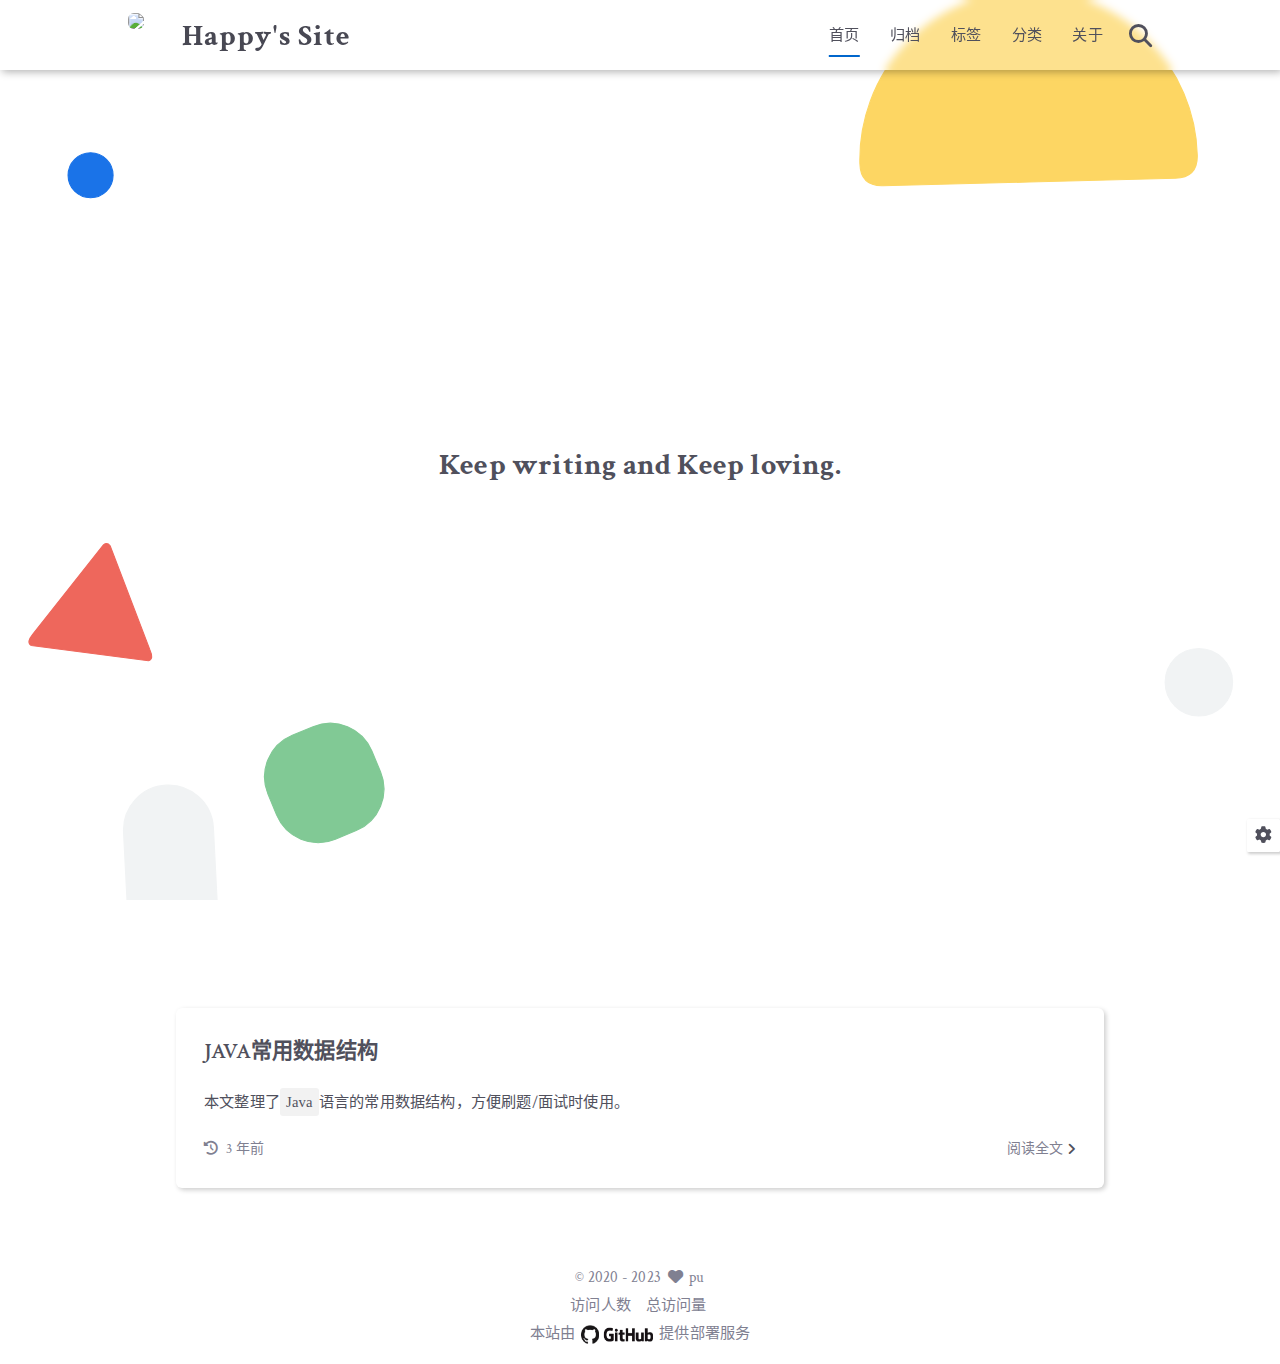
==== commit bab30a64: "feat(font): try Crimson Text" ====
--- a/index.html
+++ b/index.html
@@ -14,7 +14,7 @@
     
 <link rel="stylesheet" href="/css/style.css">
 
-    <link rel="shortcut icon" href="https://i.imgtg.com/2023/06/03/OqXOvM.gif">
+    <link rel="shortcut icon" href="https://i.imgtg.com/2023/06/04/OqX4FY.png">
     
 <link rel="stylesheet" href="/font/css/fontawesome.min.css">
 
@@ -27,12 +27,12 @@
     
 <link rel="stylesheet" href="/font/css/brands.min.css">
 
-<link href="https://fonts.googlefonts.cn/css?family=Playfair+Display" rel="stylesheet">
+<link href="https://fonts.font.im/css?family=Crimson+Text:600i" rel="stylesheet">
 
     <script id="hexo-configurations">
     let KEEP = window.KEEP || {}
     KEEP.hexo_config = {"hostname":"example.com","root":"/","language":"zh-CN","path":"search.xml"}
-    KEEP.theme_config = {"toc":{"enable":true,"number":true,"expand_all":true,"init_open":true},"style":{"primary_color":"#0066cc","logo":"https://i.imgtg.com/2023/06/03/OqXyvX.gif","favicon":"https://i.imgtg.com/2023/06/03/OqXOvM.gif","avatar":"https://i.imgtg.com/2023/06/03/OqXgdt.gif","font_size":null,"font_family":"Noto Serif SC","hover":{"shadow":true,"scale":false},"first_screen":{"enable":true,"header_transparent":true,"background_img":"/images/bg.svg","description":"Keep writing and Keep loving.","font_color":null,"hitokoto":true},"scroll":{"progress_bar":true,"percent":false}},"local_search":{"enable":true,"preload":true},"code_copy":{},"code_block":{"tools":{"enable":true,"style":"default"},"highlight_theme":"default"},"side_tools":{},"pjax":{"enable":true},"lazyload":{"enable":true},"comment":{"enable":false,"use":"valine","valine":{"appid":null,"appkey":null,"server_urls":null,"placeholder":null},"gitalk":{"github_id":null,"github_admins":null,"repository":null,"client_id":null,"client_secret":null,"proxy":null},"twikoo":{"env_id":null,"region":null,"version":"1.6.8"},"waline":{"server_url":null,"reaction":false,"version":2}},"post":{"author_label":{"enable":true,"auto":false,"custom_label_list":["Lv999"]},"word_count":{"enable":true,"wordcount":true,"min2read":true},"img_align":"left","copyright_info":true},"version":"3.6.1"}
+    KEEP.theme_config = {"toc":{"enable":true,"number":true,"expand_all":true,"init_open":true},"style":{"primary_color":"#0066cc","logo":"https://i.imgtg.com/2023/06/04/OqXRIU.png","favicon":"https://i.imgtg.com/2023/06/04/OqX4FY.png","avatar":"https://i.imgtg.com/2023/06/04/OqXDRv.png","font_size":null,"font_family":"Crimson Text, serif","hover":{"shadow":true,"scale":false},"first_screen":{"enable":true,"header_transparent":true,"background_img":"/images/bg.svg","description":"Keep writing and Keep loving.","font_color":null,"hitokoto":true},"scroll":{"progress_bar":true,"percent":false}},"local_search":{"enable":true,"preload":true},"code_copy":{},"code_block":{"tools":{"enable":true,"style":"default"},"highlight_theme":"default"},"side_tools":{},"pjax":{"enable":true},"lazyload":{"enable":true},"comment":{"enable":false,"use":"valine","valine":{"appid":null,"appkey":null,"server_urls":null,"placeholder":null},"gitalk":{"github_id":null,"github_admins":null,"repository":null,"client_id":null,"client_secret":null,"proxy":null},"twikoo":{"env_id":null,"region":null,"version":"1.6.8"},"waline":{"server_url":null,"reaction":false,"version":2}},"post":{"author_label":{"enable":true,"auto":false,"custom_label_list":["Lv999"]},"word_count":{"enable":true,"wordcount":true,"min2read":true},"img_align":"left","copyright_info":true},"version":"3.6.1"}
     KEEP.language_ago = {"second":"%s 秒前","minute":"%s 分钟前","hour":"%s 小时前","day":"%s 天前","week":"%s 周前","month":"%s 个月前","year":"%s 年前"}
     KEEP.language_code_block = {"copy":"复制代码","copied":"已复制","fold":"折叠代码块","folded":"已折叠"}
     KEEP.language_copy_copyright = {"copy":"复制版权信息","copied":"已复制","title":"原文标题","author":"原文作者","link":"原文链接"}
@@ -108,7 +108,7 @@
         <div class="left">
             
                 <a class="logo-image" href="/">
-                    <img src="https://i.imgtg.com/2023/06/03/OqXyvX.gif">
+                    <img src="https://i.imgtg.com/2023/06/04/OqXRIU.png">
                 </a>
             
             <a class="logo-title" href="/">
--- a/css/style.css
+++ b/css/style.css
@@ -353,7 +353,7 @@
   color: var(--text-color-3);
   font-weight: 400;
   font-size: 15.2px;
-  font-family: Noto Serif SC;
+  font-family: Crimson Text, serif;
   line-height: 22px;
   letter-spacing: 0.2px;
   background: var(--background-color-1);
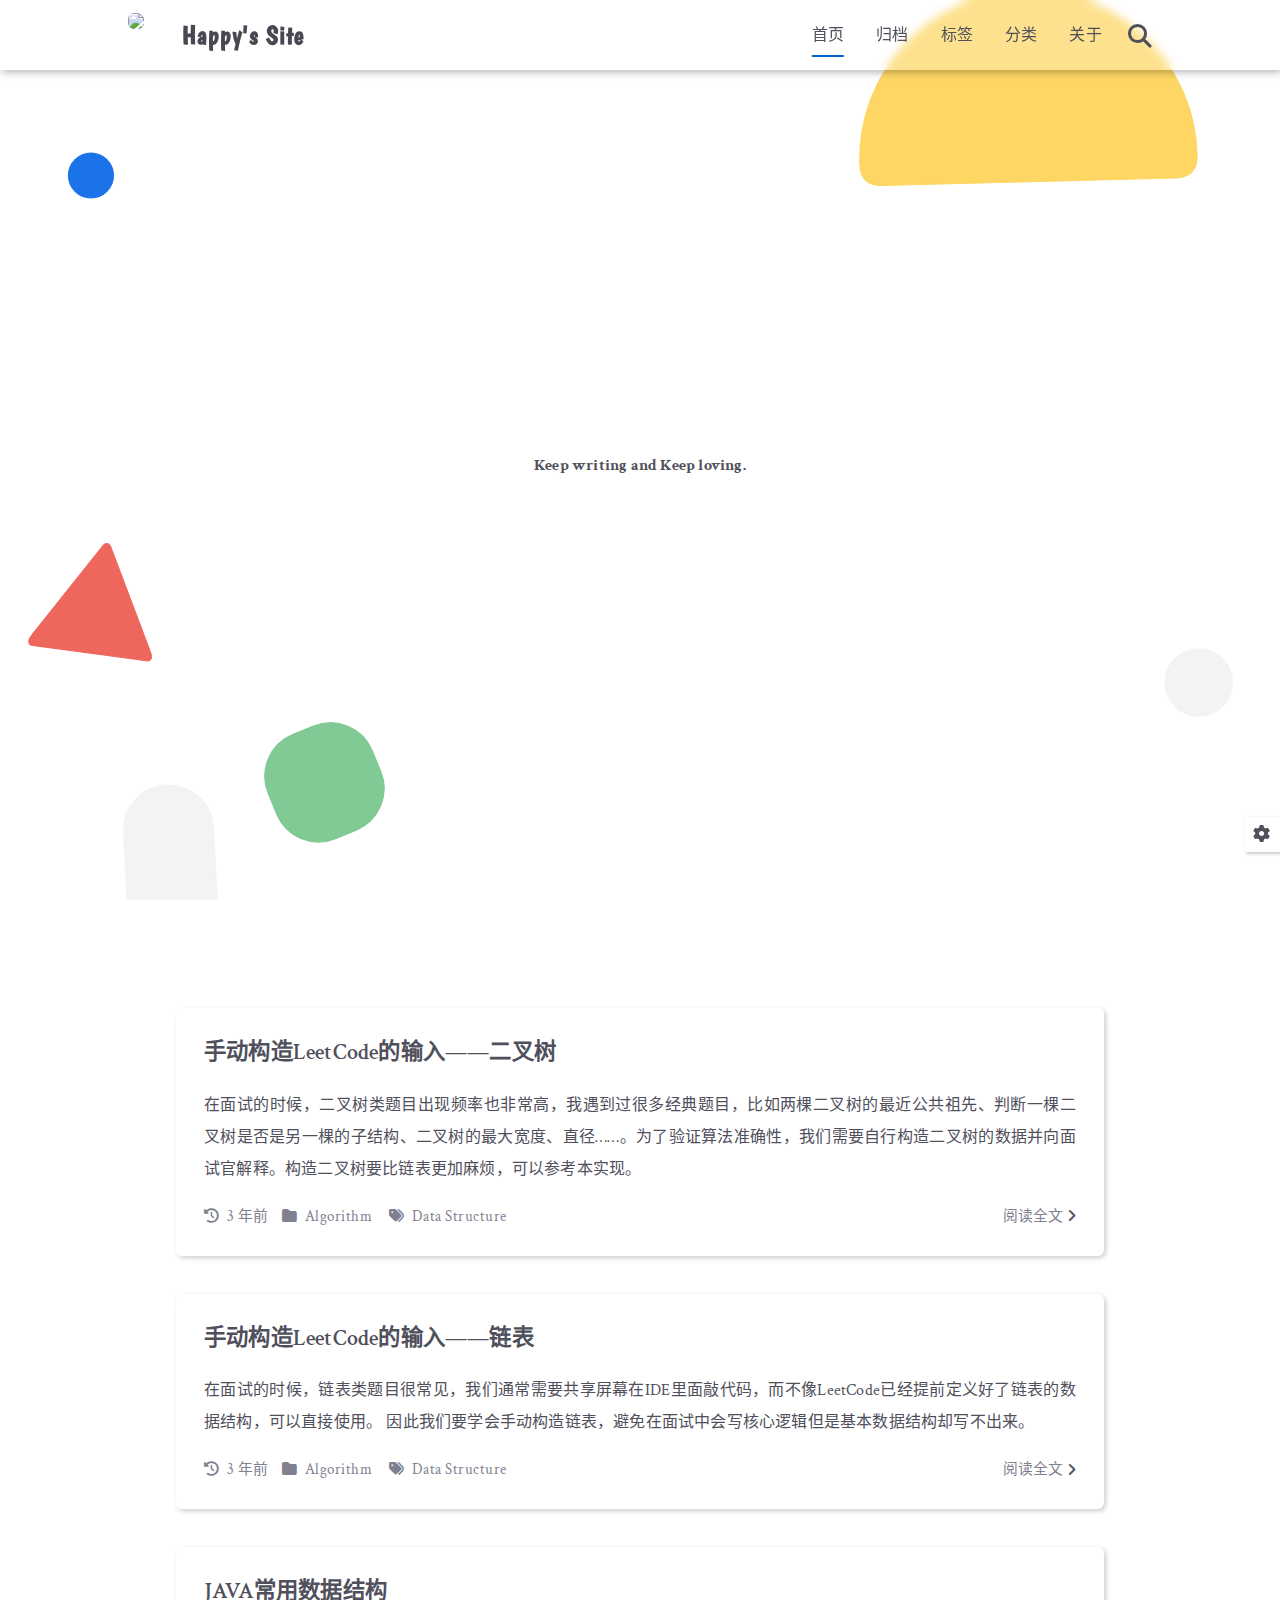
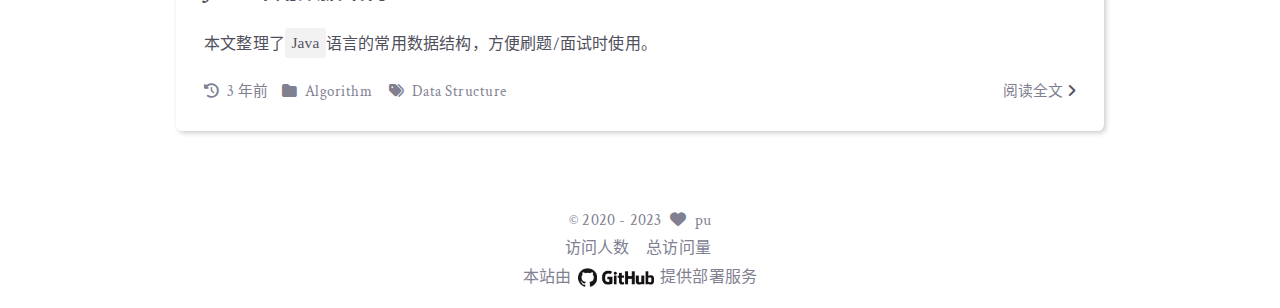
==== commit 8e9d847c: "feat(scripts): add custom.py" ====
--- a/index.html
+++ b/index.html
@@ -27,12 +27,12 @@
     
 <link rel="stylesheet" href="/font/css/brands.min.css">
 
-<link href="https://fonts.font.im/css?family=Crimson+Text:600i" rel="stylesheet">
+<link href="https://fonts.font.im/css?family=Boogaloo|Crimson+Text:600i" rel="stylesheet">
 
     <script id="hexo-configurations">
     let KEEP = window.KEEP || {}
     KEEP.hexo_config = {"hostname":"example.com","root":"/","language":"zh-CN","path":"search.xml"}
-    KEEP.theme_config = {"toc":{"enable":true,"number":true,"expand_all":true,"init_open":true},"style":{"primary_color":"#0066cc","logo":"https://i.imgtg.com/2023/06/04/OqXRIU.png","favicon":"https://i.imgtg.com/2023/06/04/OqX4FY.png","avatar":"https://i.imgtg.com/2023/06/04/OqXDRv.png","font_size":null,"font_family":"Crimson Text, serif","hover":{"shadow":true,"scale":false},"first_screen":{"enable":true,"header_transparent":true,"background_img":"/images/bg.svg","description":"Keep writing and Keep loving.","font_color":null,"hitokoto":true},"scroll":{"progress_bar":true,"percent":false}},"local_search":{"enable":true,"preload":true},"code_copy":{},"code_block":{"tools":{"enable":true,"style":"default"},"highlight_theme":"default"},"side_tools":{},"pjax":{"enable":true},"lazyload":{"enable":true},"comment":{"enable":false,"use":"valine","valine":{"appid":null,"appkey":null,"server_urls":null,"placeholder":null},"gitalk":{"github_id":null,"github_admins":null,"repository":null,"client_id":null,"client_secret":null,"proxy":null},"twikoo":{"env_id":null,"region":null,"version":"1.6.8"},"waline":{"server_url":null,"reaction":false,"version":2}},"post":{"author_label":{"enable":true,"auto":false,"custom_label_list":["Lv999"]},"word_count":{"enable":true,"wordcount":true,"min2read":true},"img_align":"left","copyright_info":true},"version":"3.6.1"}
+    KEEP.theme_config = {"toc":{"enable":true,"number":true,"expand_all":true,"init_open":true},"style":{"primary_color":"#0066cc","logo":"https://i.imgtg.com/2023/06/04/OqXRIU.png","favicon":"https://i.imgtg.com/2023/06/04/OqX4FY.png","avatar":"https://i.imgtg.com/2023/06/04/OqXDRv.png","font_size":"16px","font_family":"Crimson Text, serif","hover":{"shadow":true,"scale":false},"first_screen":{"enable":true,"header_transparent":true,"background_img":"/images/bg.svg","description":"Keep writing and Keep loving.","font_color":null,"hitokoto":true},"scroll":{"progress_bar":true,"percent":false}},"local_search":{"enable":true,"preload":true},"code_copy":{},"code_block":{"tools":{"enable":true,"style":"default"},"highlight_theme":"default"},"side_tools":{},"pjax":{"enable":true},"lazyload":{"enable":true},"comment":{"enable":false,"use":"valine","valine":{"appid":null,"appkey":null,"server_urls":null,"placeholder":null},"gitalk":{"github_id":null,"github_admins":null,"repository":null,"client_id":null,"client_secret":null,"proxy":null},"twikoo":{"env_id":null,"region":null,"version":"1.6.8"},"waline":{"server_url":null,"reaction":false,"version":2}},"post":{"author_label":{"enable":true,"auto":false,"custom_label_list":["Lv999"]},"word_count":{"enable":true,"wordcount":true,"min2read":true},"img_align":"left","copyright_info":true},"version":"3.6.1"}
     KEEP.language_ago = {"second":"%s 秒前","minute":"%s 分钟前","hour":"%s 小时前","day":"%s 天前","week":"%s 周前","month":"%s 个月前","year":"%s 年前"}
     KEEP.language_code_block = {"copy":"复制代码","copied":"已复制","fold":"折叠代码块","folded":"已折叠"}
     KEEP.language_copy_copyright = {"copy":"复制版权信息","copied":"已复制","title":"原文标题","author":"原文作者","link":"原文链接"}
@@ -229,6 +229,120 @@
                 
 
                 <h3 class="home-article-title">
+                    <a href="/2022/06/01/%E6%89%8B%E5%8A%A8%E6%9E%84%E9%80%A0LeetCode%E7%9A%84%E8%BE%93%E5%85%A5%E2%80%94%E2%80%94%E4%BA%8C%E5%8F%89%E6%A0%91/">
+                        手动构造LeetCode的输入——二叉树
+                    </a>
+                </h3>
+
+                <div class="home-article-content keep-markdown-body">
+                    
+                        <p>在面试的时候，二叉树类题目出现频率也非常高，我遇到过很多经典题目，比如两棵二叉树的最近公共祖先、判断一棵二叉树是否是另一棵的子结构、二叉树的最大宽度、直径……。为了验证算法准确性，我们需要自行构造二叉树的数据并向面试官解释。构造二叉树要比链表更加麻烦，可以参考本实现。</p>
+                    
+                </div>
+
+                <div class="home-article-meta-info-container">
+    <div class="home-article-meta-info">
+        <span>
+            <i class="fas fa-history"></i>&nbsp;
+            <span class="home-article-date" data-updated="Sun Jun 04 2023 15:40:17 GMT+0800">
+                2023-06-04
+            </span>
+        </span>
+        
+            <span class="home-article-category"><i class="fas fa-folder"></i>&nbsp;
+                <ul>
+                    
+                        <li>
+                            
+                            <a href="/categories/Algorithm/">Algorithm</a>&nbsp;
+                        </li>
+                    
+                    
+                </ul>
+            </span>
+        
+        
+            <span class="home-article-tag">
+                <i class="fas fa-tags"></i>&nbsp;
+                <ul>
+                    
+                        <li>
+                            
+                            <a href="/tags/Data-Structure/">Data Structure</a>&nbsp;
+                        </li>
+                    
+                </ul>
+            </span>
+        
+    </div>
+
+    <a class="read-more" href="/2022/06/01/%E6%89%8B%E5%8A%A8%E6%9E%84%E9%80%A0LeetCode%E7%9A%84%E8%BE%93%E5%85%A5%E2%80%94%E2%80%94%E4%BA%8C%E5%8F%89%E6%A0%91/">阅读全文&nbsp;<i class="fas fa-angle-right"></i></a>
+</div>
+
+            </li>
+        
+            <li class="home-article-item">
+
+                
+
+                <h3 class="home-article-title">
+                    <a href="/2022/06/01/%E6%89%8B%E5%8A%A8%E6%9E%84%E9%80%A0LeetCode%E7%9A%84%E8%BE%93%E5%85%A5%E2%80%94%E2%80%94%E9%93%BE%E8%A1%A8/">
+                        手动构造LeetCode的输入——链表
+                    </a>
+                </h3>
+
+                <div class="home-article-content keep-markdown-body">
+                    
+                        <p>在面试的时候，链表类题目很常见，我们通常需要共享屏幕在IDE里面敲代码，而不像LeetCode已经提前定义好了链表的数据结构，可以直接使用。 因此我们要学会手动构造链表，避免在面试中会写核心逻辑但是基本数据结构却写不出来。</p>
+                    
+                </div>
+
+                <div class="home-article-meta-info-container">
+    <div class="home-article-meta-info">
+        <span>
+            <i class="fas fa-history"></i>&nbsp;
+            <span class="home-article-date" data-updated="Sun Jun 04 2023 15:31:28 GMT+0800">
+                2023-06-04
+            </span>
+        </span>
+        
+            <span class="home-article-category"><i class="fas fa-folder"></i>&nbsp;
+                <ul>
+                    
+                        <li>
+                            
+                            <a href="/categories/Algorithm/">Algorithm</a>&nbsp;
+                        </li>
+                    
+                    
+                </ul>
+            </span>
+        
+        
+            <span class="home-article-tag">
+                <i class="fas fa-tags"></i>&nbsp;
+                <ul>
+                    
+                        <li>
+                            
+                            <a href="/tags/Data-Structure/">Data Structure</a>&nbsp;
+                        </li>
+                    
+                </ul>
+            </span>
+        
+    </div>
+
+    <a class="read-more" href="/2022/06/01/%E6%89%8B%E5%8A%A8%E6%9E%84%E9%80%A0LeetCode%E7%9A%84%E8%BE%93%E5%85%A5%E2%80%94%E2%80%94%E9%93%BE%E8%A1%A8/">阅读全文&nbsp;<i class="fas fa-angle-right"></i></a>
+</div>
+
+            </li>
+        
+            <li class="home-article-item">
+
+                
+
+                <h3 class="home-article-title">
                     <a href="/2022/04/03/JAVA%E5%B8%B8%E7%94%A8%E6%95%B0%E6%8D%AE%E7%BB%93%E6%9E%84/">
                         JAVA常用数据结构
                     </a>
@@ -244,11 +358,35 @@
     <div class="home-article-meta-info">
         <span>
             <i class="fas fa-history"></i>&nbsp;
-            <span class="home-article-date" data-updated="Sat Jun 03 2023 19:14:08 GMT+0800">
-                2023-06-03
+            <span class="home-article-date" data-updated="Sun Jun 04 2023 15:31:20 GMT+0800">
+                2023-06-04
             </span>
         </span>
         
+            <span class="home-article-category"><i class="fas fa-folder"></i>&nbsp;
+                <ul>
+                    
+                        <li>
+                            
+                            <a href="/categories/Algorithm/">Algorithm</a>&nbsp;
+                        </li>
+                    
+                    
+                </ul>
+            </span>
+        
+        
+            <span class="home-article-tag">
+                <i class="fas fa-tags"></i>&nbsp;
+                <ul>
+                    
+                        <li>
+                            
+                            <a href="/tags/Data-Structure/">Data Structure</a>&nbsp;
+                        </li>
+                    
+                </ul>
+            </span>
         
     </div>
 
--- a/css/style.css
+++ b/css/style.css
@@ -352,7 +352,7 @@
   padding: 0;
   color: var(--text-color-3);
   font-weight: 400;
-  font-size: 15.2px;
+  font-size: 16px;
   font-family: Crimson Text, serif;
   line-height: 22px;
   letter-spacing: 0.2px;
@@ -380,14 +380,14 @@
 @media (max-width: 800px) {
   html,
   body {
-    font-size: 14.591999999999999px;
+    font-size: 15.36px;
     line-height: 21.119999999999997px;
   }
 }
 @media (max-width: 500px) {
   html,
   body {
-    font-size: 13.68px;
+    font-size: 14.4px;
     line-height: 19.8px;
   }
 }
@@ -2136,7 +2136,8 @@
 .header-wrapper .header-content .left .logo-title {
   color: var(--text-color-1);
   font-weight: bold;
-  font-size: 2rem;
+  font-size: 1.6rem;
+  font-family: 'Boogaloo', cursive;
   line-height: 1;
   letter-spacing: 1px;
 }
@@ -2616,7 +2617,6 @@
 .first-screen-container .content .description {
   color: var(--text-color-3);
   font-weight: bold;
-  font-size: 2rem;
   line-height: 1.8;
   text-align: center;
 }
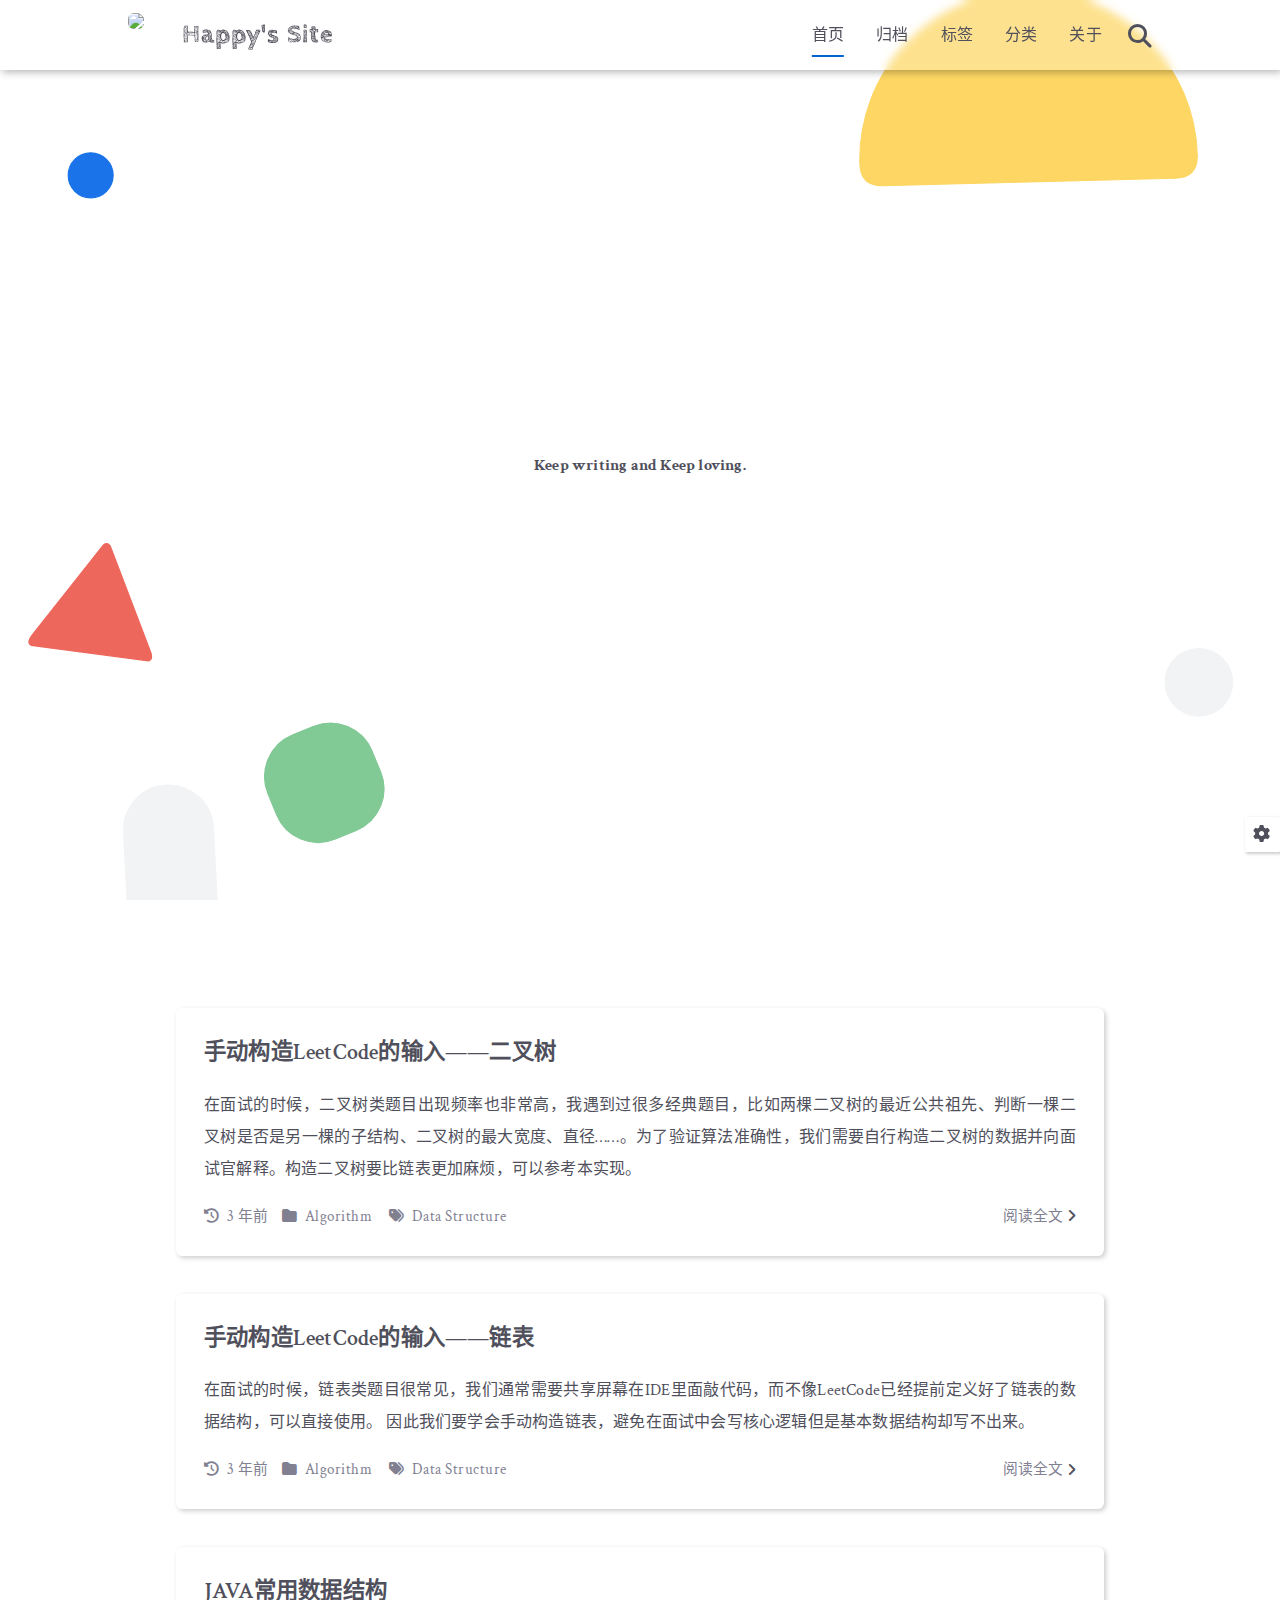
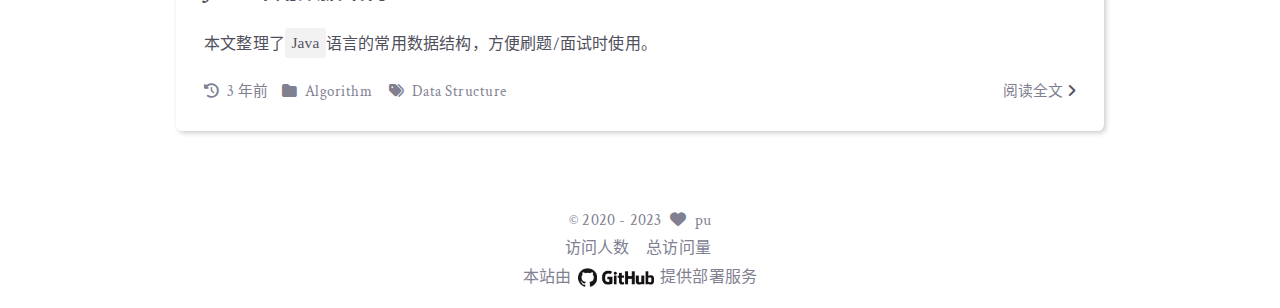
==== commit 676a204b: "feat(scripts): update custom script" ====
--- a/index.html
+++ b/index.html
@@ -16,7 +16,7 @@
 
     <link rel="shortcut icon" href="https://i.imgtg.com/2023/06/04/OqX4FY.png">
     
-<link rel="stylesheet" href="/font/css/fontawesome.min.css">
+<link rel="stylesheet" href="https://cdn.bootcdn.net/ajax/libs/font-awesome/6.4.0/css/all.min.css">
 
     
 <link rel="stylesheet" href="/font/css/regular.min.css">
@@ -27,7 +27,7 @@
     
 <link rel="stylesheet" href="/font/css/brands.min.css">
 
-<link href="https://fonts.font.im/css?family=Boogaloo|Crimson+Text:600i" rel="stylesheet">
+<link href="https://fonts.font.im/css?family=Cabin+Sketch:700|Crimson+Text:400" rel="stylesheet">
 
     <script id="hexo-configurations">
     let KEEP = window.KEEP || {}
--- a/css/style.css
+++ b/css/style.css
@@ -2137,7 +2137,7 @@
   color: var(--text-color-1);
   font-weight: bold;
   font-size: 1.6rem;
-  font-family: 'Boogaloo', cursive;
+  font-family: 'Cabin Sketch', cursive;
   line-height: 1;
   letter-spacing: 1px;
 }
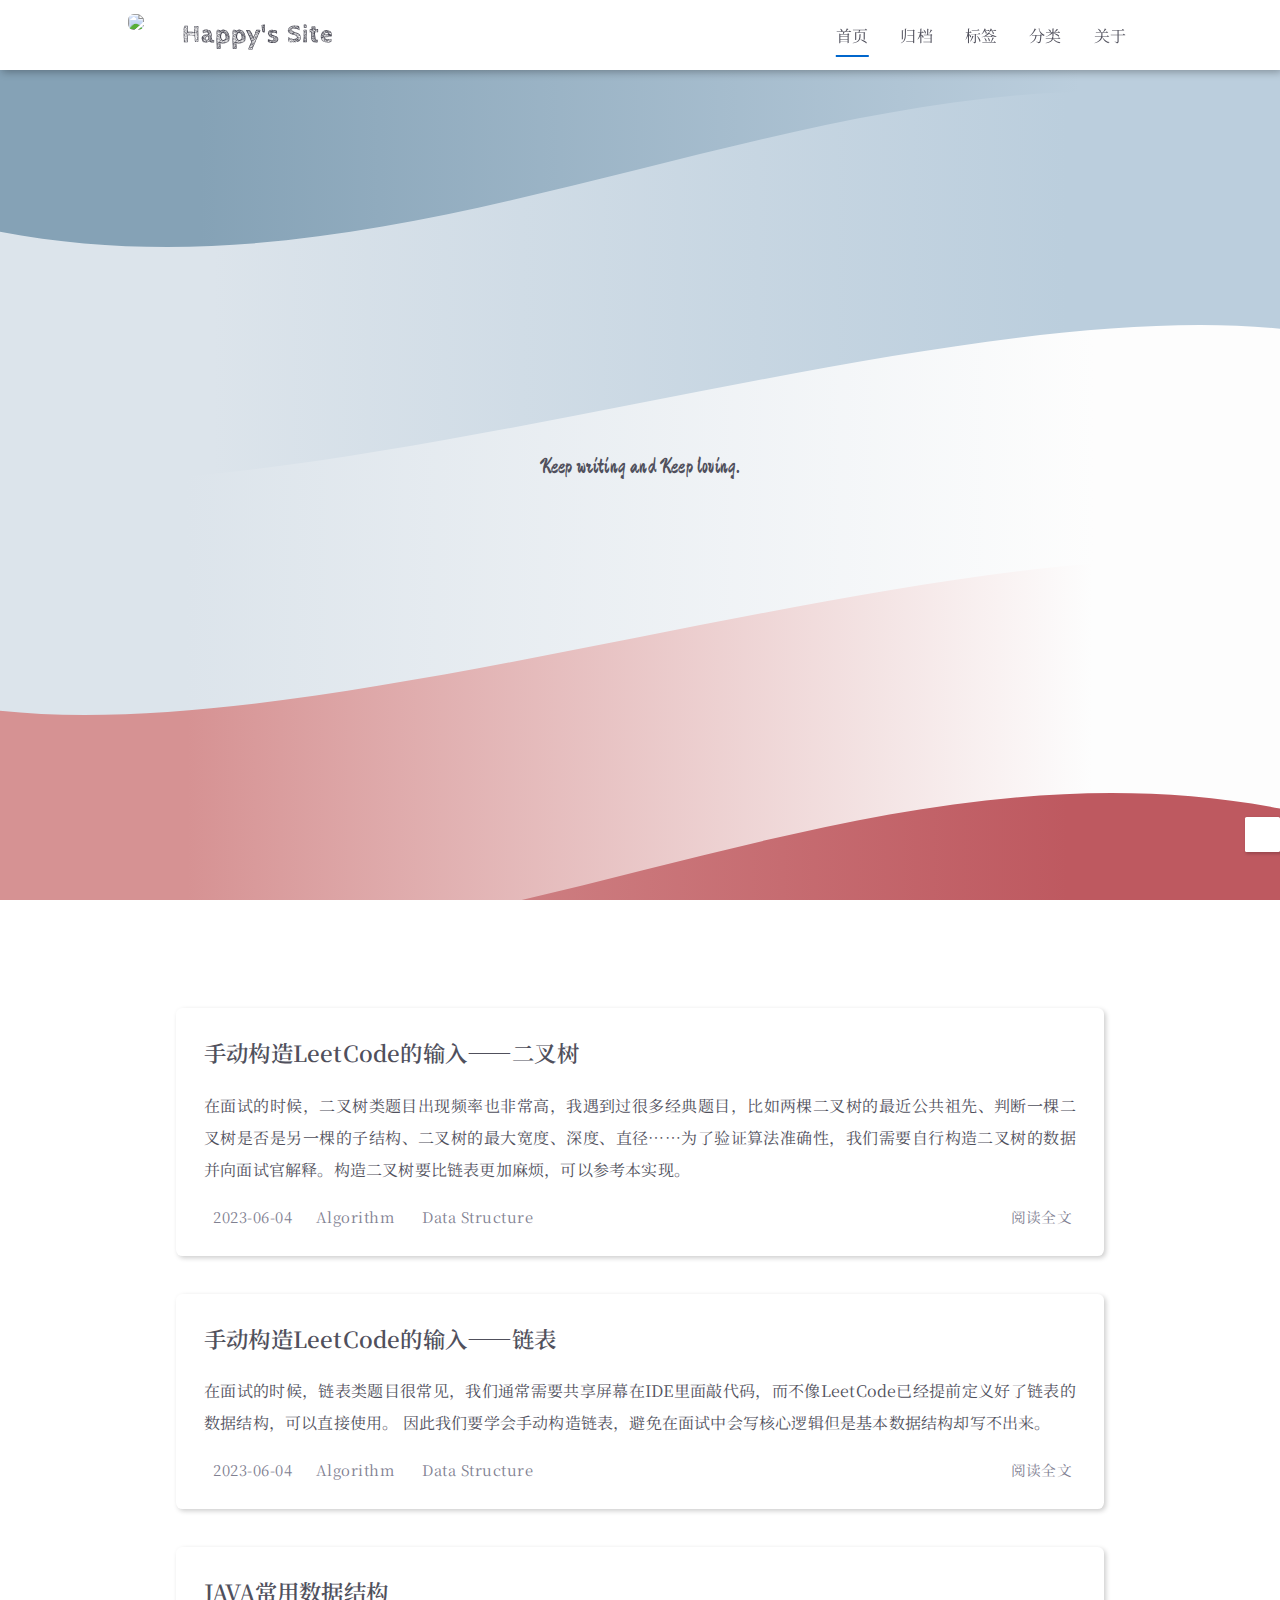
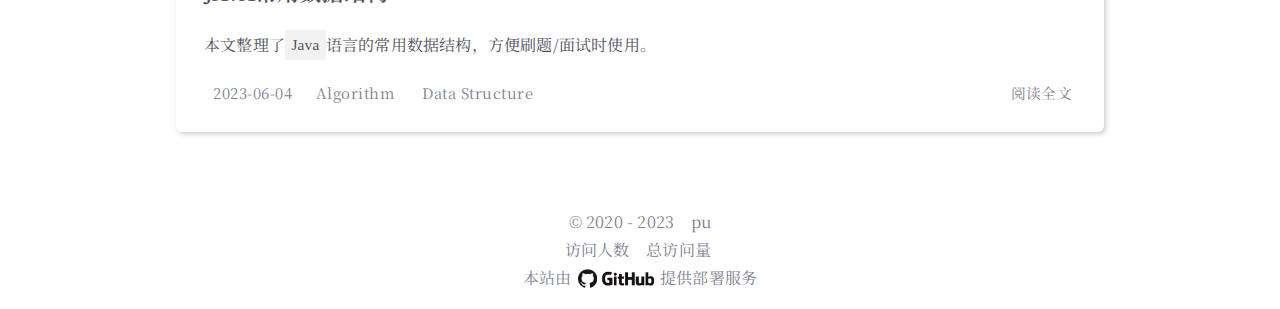
==== commit 48a6cf5d: "feat(style): publish new style" ====
--- a/index.html
+++ b/index.html
@@ -14,25 +14,21 @@
     
 <link rel="stylesheet" href="/css/style.css">
 
+<link rel="preconnect" href="https://fonts.loli.net">
+<link rel="preconnect" href="https://fonts.loli.net" crossorigin>
+<link href="https://fonts.loli.net/css2?family=Cabin+Sketch:wght@700&Crimson+Text:wght@400&Ma+Shan+Zheng&family=Noto+Serif+SC&display=swap" rel="stylesheet">
+<link rel="preconnect" href="https://fonts.googleapis.com">
+<link rel="preconnect" href="https://fonts.gstatic.com" crossorigin>
+<link href="https://fonts.googleapis.com/css2?family=Ma+Shan+Zheng&display=swap" rel="stylesheet">
     <link rel="shortcut icon" href="https://i.imgtg.com/2023/06/04/OqX4FY.png">
-    
-<link rel="stylesheet" href="https://cdn.bootcdn.net/ajax/libs/font-awesome/6.4.0/css/all.min.css">
-
-    
-<link rel="stylesheet" href="/font/css/regular.min.css">
-
-    
-<link rel="stylesheet" href="/font/css/solid.min.css">
-
-    
-<link rel="stylesheet" href="/font/css/brands.min.css">
-
-<link href="https://fonts.font.im/css?family=Cabin+Sketch:700|Crimson+Text:400" rel="stylesheet">
-
+    <link rel="stylesheet" href="//cdn.jsdelivr.net/npm/hexo-theme-keep@3.6.1/source/font/css/fontawesome.min.css">
+    <link rel="stylesheet" href="//cdn.jsdelivr.net/npm/hexo-theme-keep@3.6.1/source/font/css/regular.min.css">
+    <link rel="stylesheet" href="//cdn.jsdelivr.net/npm/hexo-theme-keep@3.6.1/source/font/css/solid.min.css">
+    <link rel="stylesheet" href="//cdn.jsdelivr.net/npm/hexo-theme-keep@3.6.1/source/font/css/brands.min.css">
     <script id="hexo-configurations">
     let KEEP = window.KEEP || {}
     KEEP.hexo_config = {"hostname":"example.com","root":"/","language":"zh-CN","path":"search.xml"}
-    KEEP.theme_config = {"toc":{"enable":true,"number":true,"expand_all":true,"init_open":true},"style":{"primary_color":"#0066cc","logo":"https://i.imgtg.com/2023/06/04/OqXRIU.png","favicon":"https://i.imgtg.com/2023/06/04/OqX4FY.png","avatar":"https://i.imgtg.com/2023/06/04/OqXDRv.png","font_size":"16px","font_family":"Crimson Text, serif","hover":{"shadow":true,"scale":false},"first_screen":{"enable":true,"header_transparent":true,"background_img":"/images/bg.svg","description":"Keep writing and Keep loving.","font_color":null,"hitokoto":true},"scroll":{"progress_bar":true,"percent":false}},"local_search":{"enable":true,"preload":true},"code_copy":{},"code_block":{"tools":{"enable":true,"style":"default"},"highlight_theme":"default"},"side_tools":{},"pjax":{"enable":true},"lazyload":{"enable":true},"comment":{"enable":false,"use":"valine","valine":{"appid":null,"appkey":null,"server_urls":null,"placeholder":null},"gitalk":{"github_id":null,"github_admins":null,"repository":null,"client_id":null,"client_secret":null,"proxy":null},"twikoo":{"env_id":null,"region":null,"version":"1.6.8"},"waline":{"server_url":null,"reaction":false,"version":2}},"post":{"author_label":{"enable":true,"auto":false,"custom_label_list":["Lv999"]},"word_count":{"enable":true,"wordcount":true,"min2read":true},"img_align":"left","copyright_info":true},"version":"3.6.1"}
+    KEEP.theme_config = {"toc":{"enable":true,"number":true,"expand_all":true,"init_open":true},"style":{"primary_color":"#0066cc","logo":"https://i.imgtg.com/2023/06/04/OqXRIU.png","favicon":"https://i.imgtg.com/2023/06/04/OqX4FY.png","avatar":"https://i.imgtg.com/2023/06/04/OqXDRv.png","font_size":"16px","font_family":"Crimson Text, Noto Serif SC, serif","hover":{"shadow":true,"scale":false},"first_screen":{"enable":true,"header_transparent":false,"background_img":"/images/bg.svg","description":"Keep writing and Keep loving.","font_color":null,"hitokoto":true},"scroll":{"progress_bar":true,"percent":false}},"local_search":{"enable":true,"preload":true},"code_copy":{},"code_block":{"tools":{"enable":true,"style":"default"},"highlight_theme":"default"},"side_tools":{},"pjax":{"enable":true},"lazyload":{"enable":true},"comment":{"enable":false,"use":"valine","valine":{"appid":null,"appkey":null,"server_urls":null,"placeholder":null},"gitalk":{"github_id":null,"github_admins":null,"repository":null,"client_id":null,"client_secret":null,"proxy":null},"twikoo":{"env_id":null,"region":null,"version":"1.6.8"},"waline":{"server_url":null,"reaction":false,"version":2}},"post":{"author_label":{"enable":true,"auto":false,"custom_label_list":["Lv999"]},"word_count":{"enable":true,"wordcount":true,"min2read":true},"img_align":"left","copyright_info":true},"version":"3.6.1"}
     KEEP.language_ago = {"second":"%s 秒前","minute":"%s 分钟前","hour":"%s 小时前","day":"%s 天前","week":"%s 周前","month":"%s 个月前","year":"%s 年前"}
     KEEP.language_code_block = {"copy":"复制代码","copied":"已复制","fold":"折叠代码块","folded":"已折叠"}
     KEEP.language_copy_copyright = {"copy":"复制版权信息","copied":"已复制","title":"原文标题","author":"原文作者","link":"原文链接"}
@@ -60,7 +56,7 @@
 <div class="first-screen-container flex-center fade-in-down-animation">
     <div class="content flex-center">
         
-            <div class="description hitokoto">
+            <div class="description hitokoto" style="font-size: 1.35rem; font-family: 'Ma Shan Zheng', cursive; font-weight: 400;">
                 
                     <div class="desc-item">Keep writing and Keep loving.</div>
                 
@@ -102,7 +98,7 @@
 
         <div class="page-main-content-top">
             
-<header class="header-wrapper transparent-1">
+<header class="header-wrapper">
 
     <div class="header-content has-first-screen">
         <div class="left">
@@ -236,7 +232,7 @@
 
                 <div class="home-article-content keep-markdown-body">
                     
-                        <p>在面试的时候，二叉树类题目出现频率也非常高，我遇到过很多经典题目，比如两棵二叉树的最近公共祖先、判断一棵二叉树是否是另一棵的子结构、二叉树的最大宽度、直径……。为了验证算法准确性，我们需要自行构造二叉树的数据并向面试官解释。构造二叉树要比链表更加麻烦，可以参考本实现。</p>
+                        <p>在面试的时候，二叉树类题目出现频率也非常高，我遇到过很多经典题目，比如两棵二叉树的最近公共祖先、判断一棵二叉树是否是另一棵的子结构、二叉树的最大宽度、深度、直径……为了验证算法准确性，我们需要自行构造二叉树的数据并向面试官解释。构造二叉树要比链表更加麻烦，可以参考本实现。</p>
                     
                 </div>
 
@@ -244,7 +240,7 @@
     <div class="home-article-meta-info">
         <span>
             <i class="fas fa-history"></i>&nbsp;
-            <span class="home-article-date" data-updated="Sun Jun 04 2023 15:40:17 GMT+0800">
+            <span class="home-article-date" data-updated="Sun Jun 04 2023 22:01:33 GMT+0800">
                 2023-06-04
             </span>
         </span>
@@ -539,36 +535,20 @@
 
 
 
-
-<script src="/js/utils.js"></script>
-
-<script src="/js/main.js"></script>
-
-<script src="/js/header-shrink.js"></script>
-
-<script src="/js/back2top.js"></script>
-
-<script src="/js/dark-light-toggle.js"></script>
-
-
-
-
-
-    
-<script src="/js/local-search.js"></script>
-
-
-
-
-    
-<script src="/js/code-block.js"></script>
-
-
-
-
-    
-<script src="/js/lazyload.js"></script>
-
+<script src="//cdn.jsdelivr.net/npm/hexo-theme-keep@3.6.1/source/js/utils.js"></script><script src="//cdn.jsdelivr.net/npm/hexo-theme-keep@3.6.1/source/js/main.js"></script><script src="//cdn.jsdelivr.net/npm/hexo-theme-keep@3.6.1/source/js/header-shrink.js"></script><script src="//cdn.jsdelivr.net/npm/hexo-theme-keep@3.6.1/source/js/back2top.js"></script><script src="//cdn.jsdelivr.net/npm/hexo-theme-keep@3.6.1/source/js/dark-light-toggle.js"></script>
+
+
+
+
+    <script src="//cdn.jsdelivr.net/npm/hexo-theme-keep@3.6.1/source/js/local-search.js"></script>
+
+
+
+    <script src="//cdn.jsdelivr.net/npm/hexo-theme-keep@3.6.1/source/js/code-block.js"></script>
+
+
+
+    <script src="//cdn.jsdelivr.net/npm/hexo-theme-keep@3.6.1/source/js/lazyload.js"></script>
 
 
 <div class="post-scripts pjax">
@@ -576,9 +556,7 @@
 </div>
 
 
-    
-<script src="/js/libs/pjax.min.js"></script>
-
+    <script src="//cdn.jsdelivr.net/npm/hexo-theme-keep@3.6.1/source/js/libs/pjax.min.js"></script>
 <script>
     window.addEventListener('DOMContentLoaded', () => {
         window.pjax = new Pjax({
--- a/css/style.css
+++ b/css/style.css
@@ -353,7 +353,7 @@
   color: var(--text-color-3);
   font-weight: 400;
   font-size: 16px;
-  font-family: Crimson Text, serif;
+  font-family: Crimson Text, Noto Serif SC, serif;
   line-height: 22px;
   letter-spacing: 0.2px;
   background: var(--background-color-1);
@@ -2606,6 +2606,17 @@
   height: 100vh;
   overflow: hidden;
   background: url("/images/bg.svg") center center/cover no-repeat;
+  background-position-y: 70px;
+}
+@media (max-width: 800px) {
+  .first-screen-container {
+    background-position-y: 63px;
+  }
+}
+@media (max-width: 500px) {
+  .first-screen-container {
+    background-position-y: 56px;
+  }
 }
 .first-screen-container .content {
   position: relative;
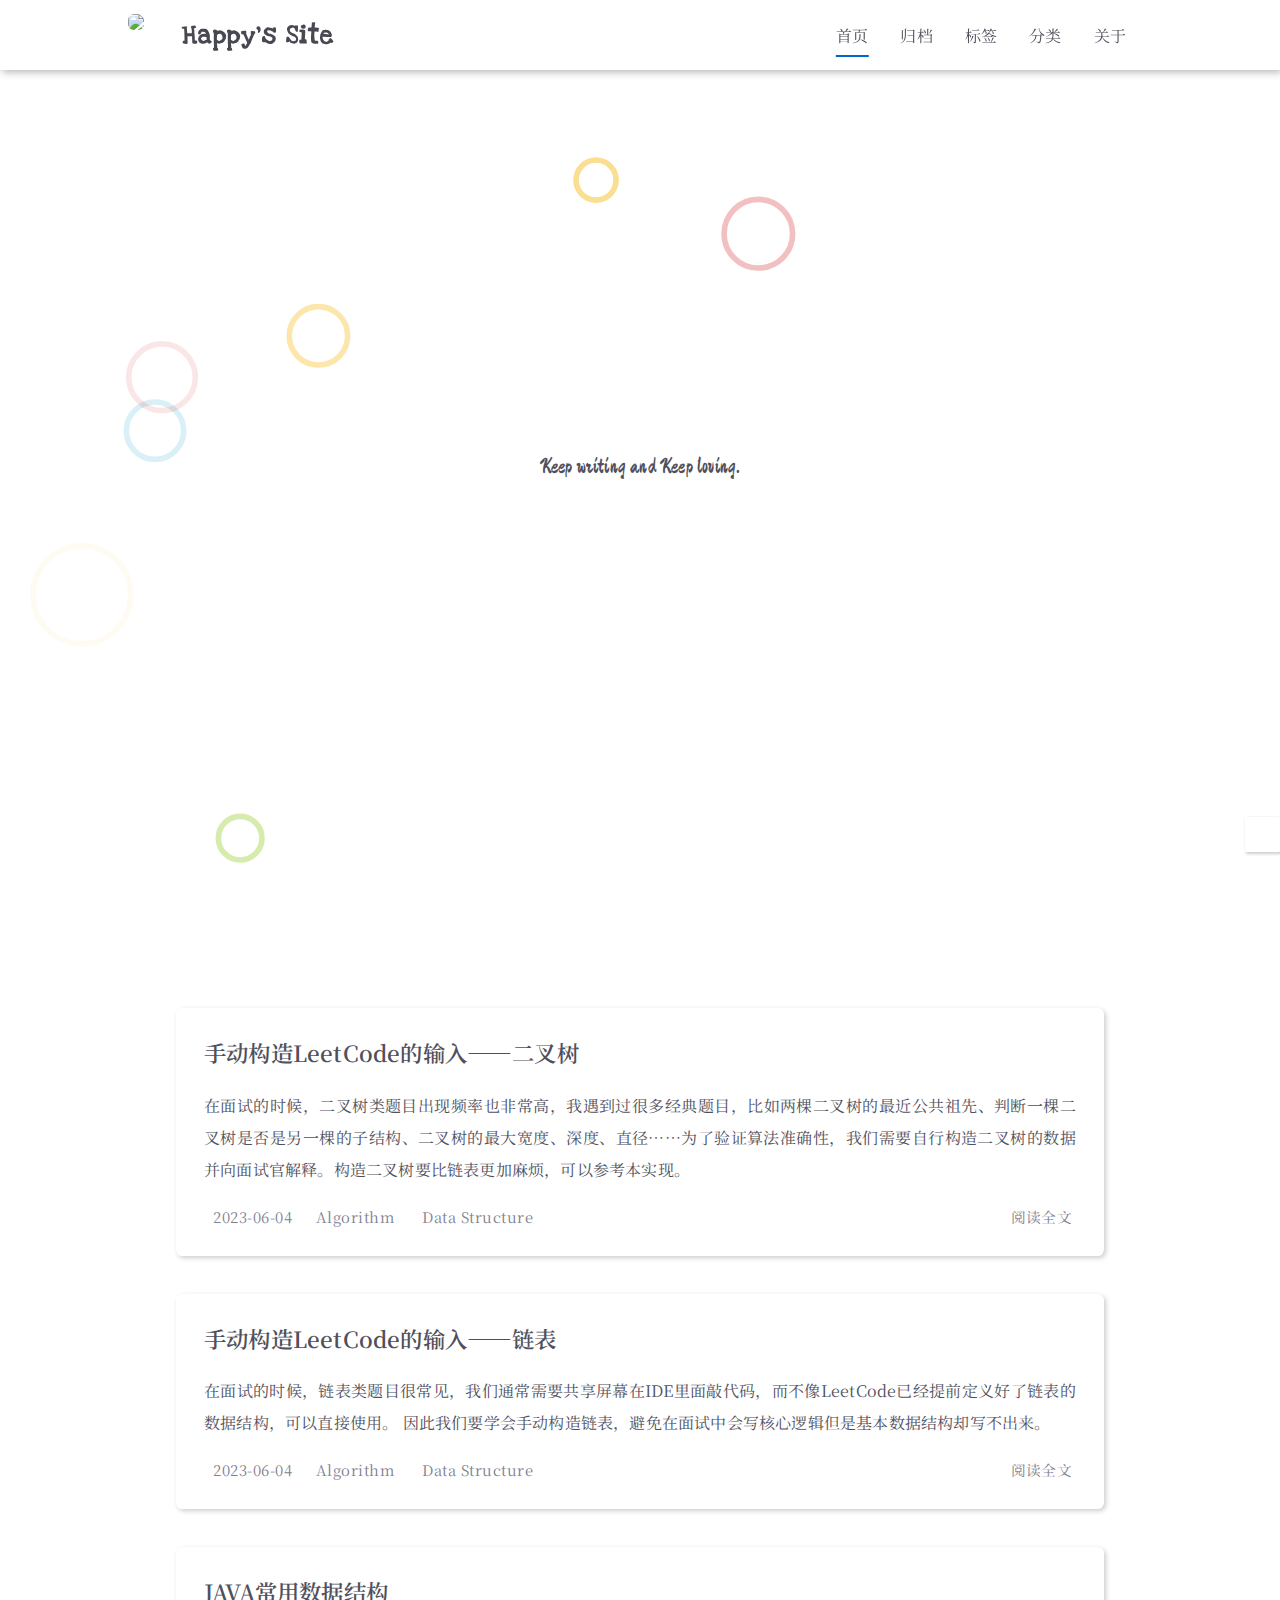
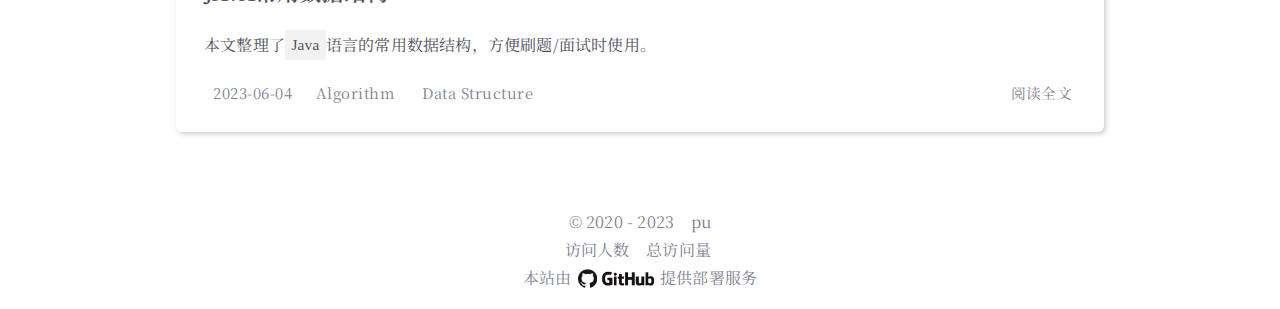
==== commit 8d0cabef: "feat(style): support dark mode" ====
--- a/index.html
+++ b/index.html
@@ -16,7 +16,7 @@
 
 <link rel="preconnect" href="https://fonts.loli.net">
 <link rel="preconnect" href="https://fonts.loli.net" crossorigin>
-<link href="https://fonts.loli.net/css2?family=Cabin+Sketch:wght@700&Crimson+Text:wght@400&Ma+Shan+Zheng&family=Noto+Serif+SC&display=swap" rel="stylesheet">
+<link href="https://fonts.loli.net/css2?&family=Love+Ya+Like+A+Sister&Crimson+Text:wght@400&Ma+Shan+Zheng&family=Noto+Serif+SC&display=swap" rel="stylesheet">
 <link rel="preconnect" href="https://fonts.googleapis.com">
 <link rel="preconnect" href="https://fonts.gstatic.com" crossorigin>
 <link href="https://fonts.googleapis.com/css2?family=Ma+Shan+Zheng&display=swap" rel="stylesheet">
--- a/css/style.css
+++ b/css/style.css
@@ -2137,7 +2137,7 @@
   color: var(--text-color-1);
   font-weight: bold;
   font-size: 1.6rem;
-  font-family: 'Cabin Sketch', cursive;
+  font-family: 'Love Ya Like A Sister', cursive;
   line-height: 1;
   letter-spacing: 1px;
 }
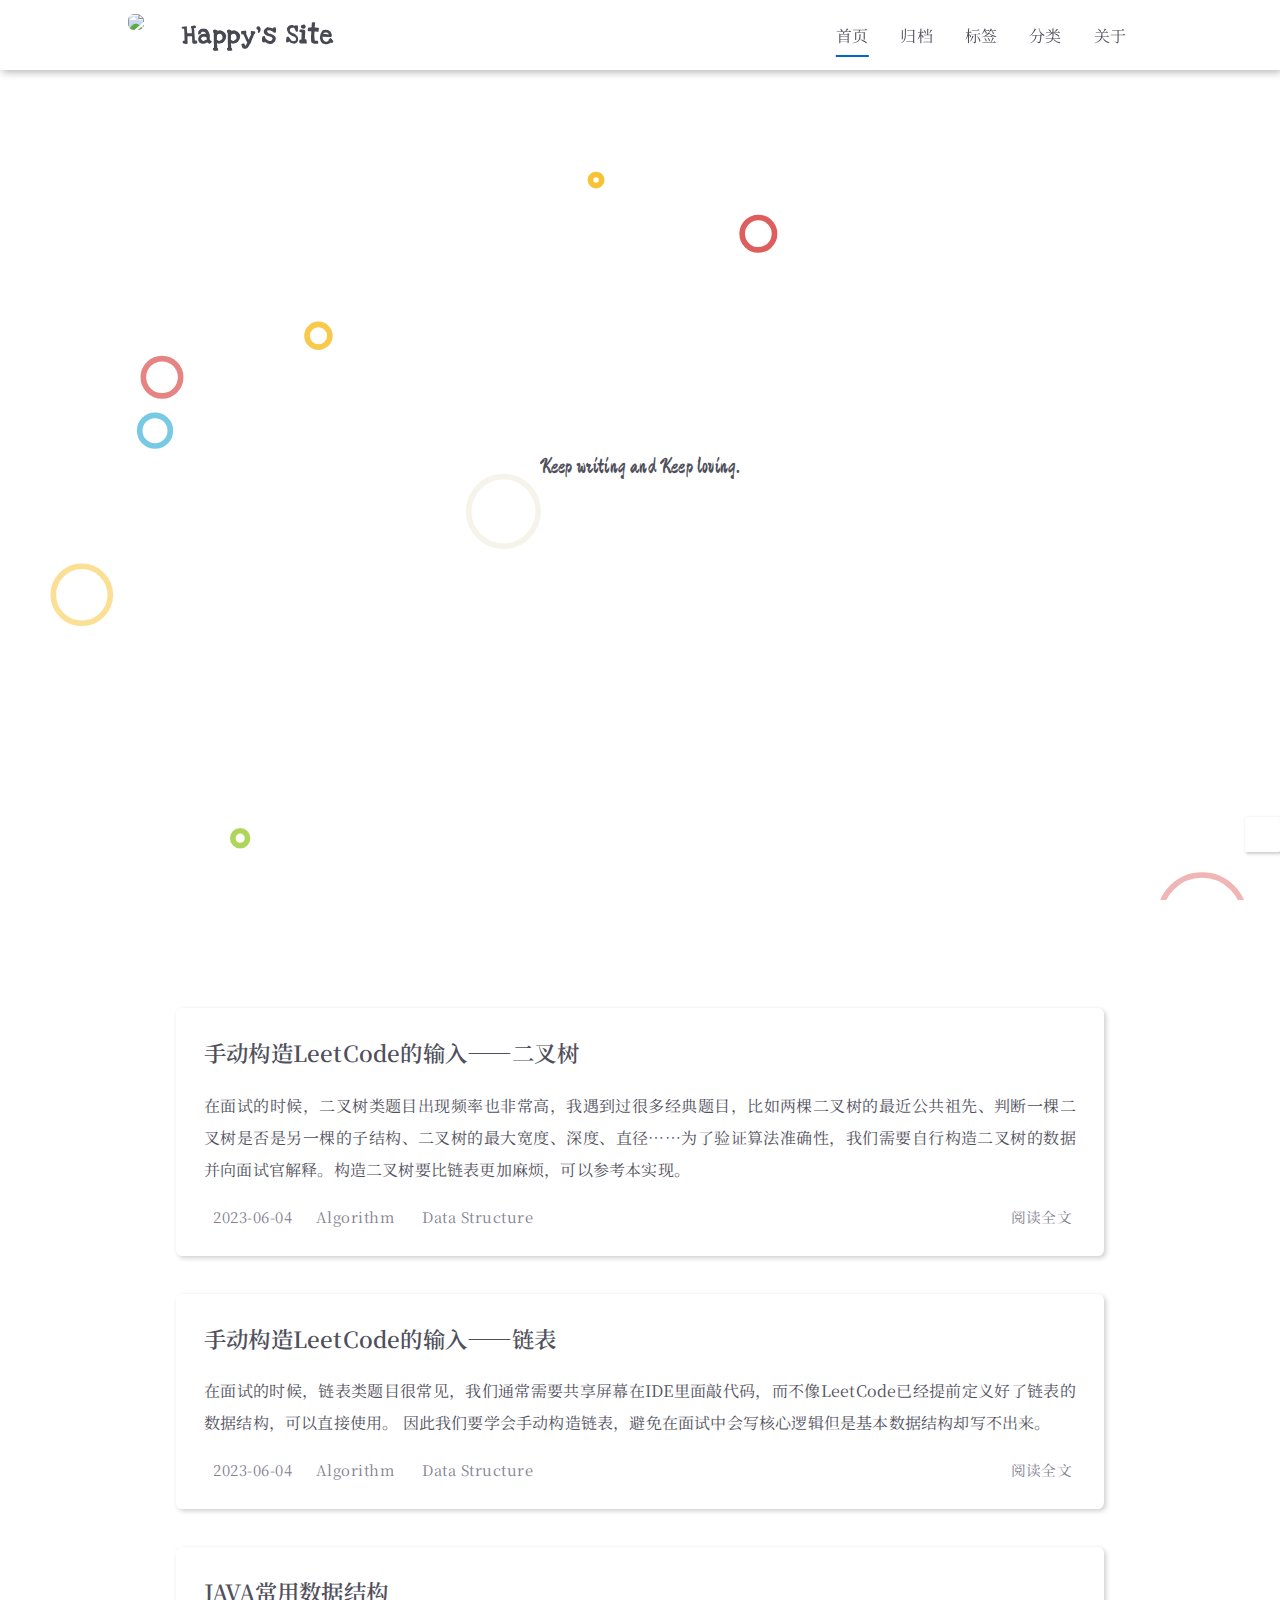
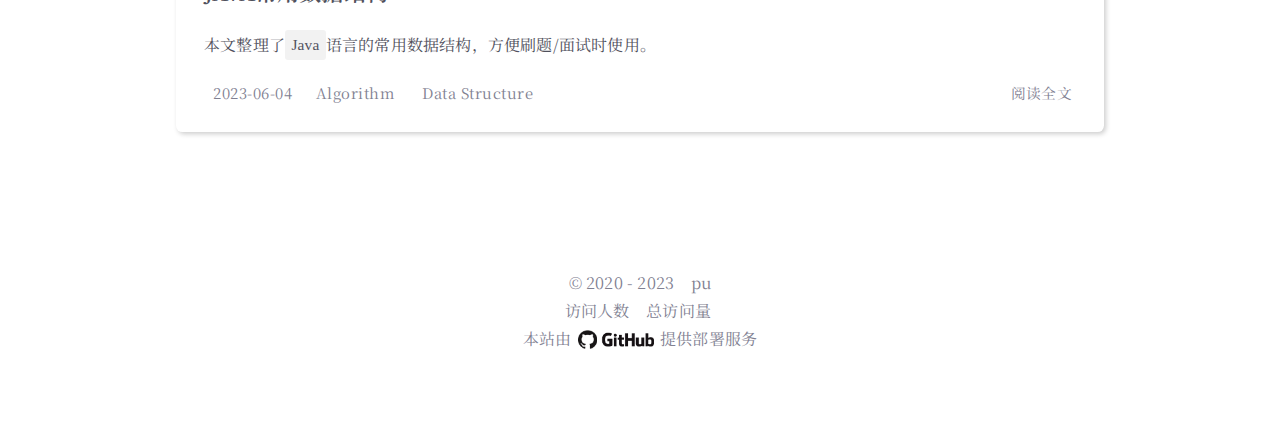
==== commit d64ad503: "feat(style): add footer style" ====
--- a/index.html
+++ b/index.html
@@ -412,7 +412,7 @@
         <div class="page-main-content-bottom">
             
 <footer class="footer">
-    <div class="info-container">
+    <div class="info-container my-footer">
         <div class="copyright-info info-item">
             &copy;
             
--- a/css/style.css
+++ b/css/style.css
@@ -3481,3 +3481,9 @@
   box-sizing: border-box;
   padding: 0.7rem 0.5rem;
 }
+.my-footer {
+  width: 100%;
+  height: 23vh;
+  overflow: hidden;
+  background: url("/images/footer-bg.svg") center center/cover no-repeat;
+}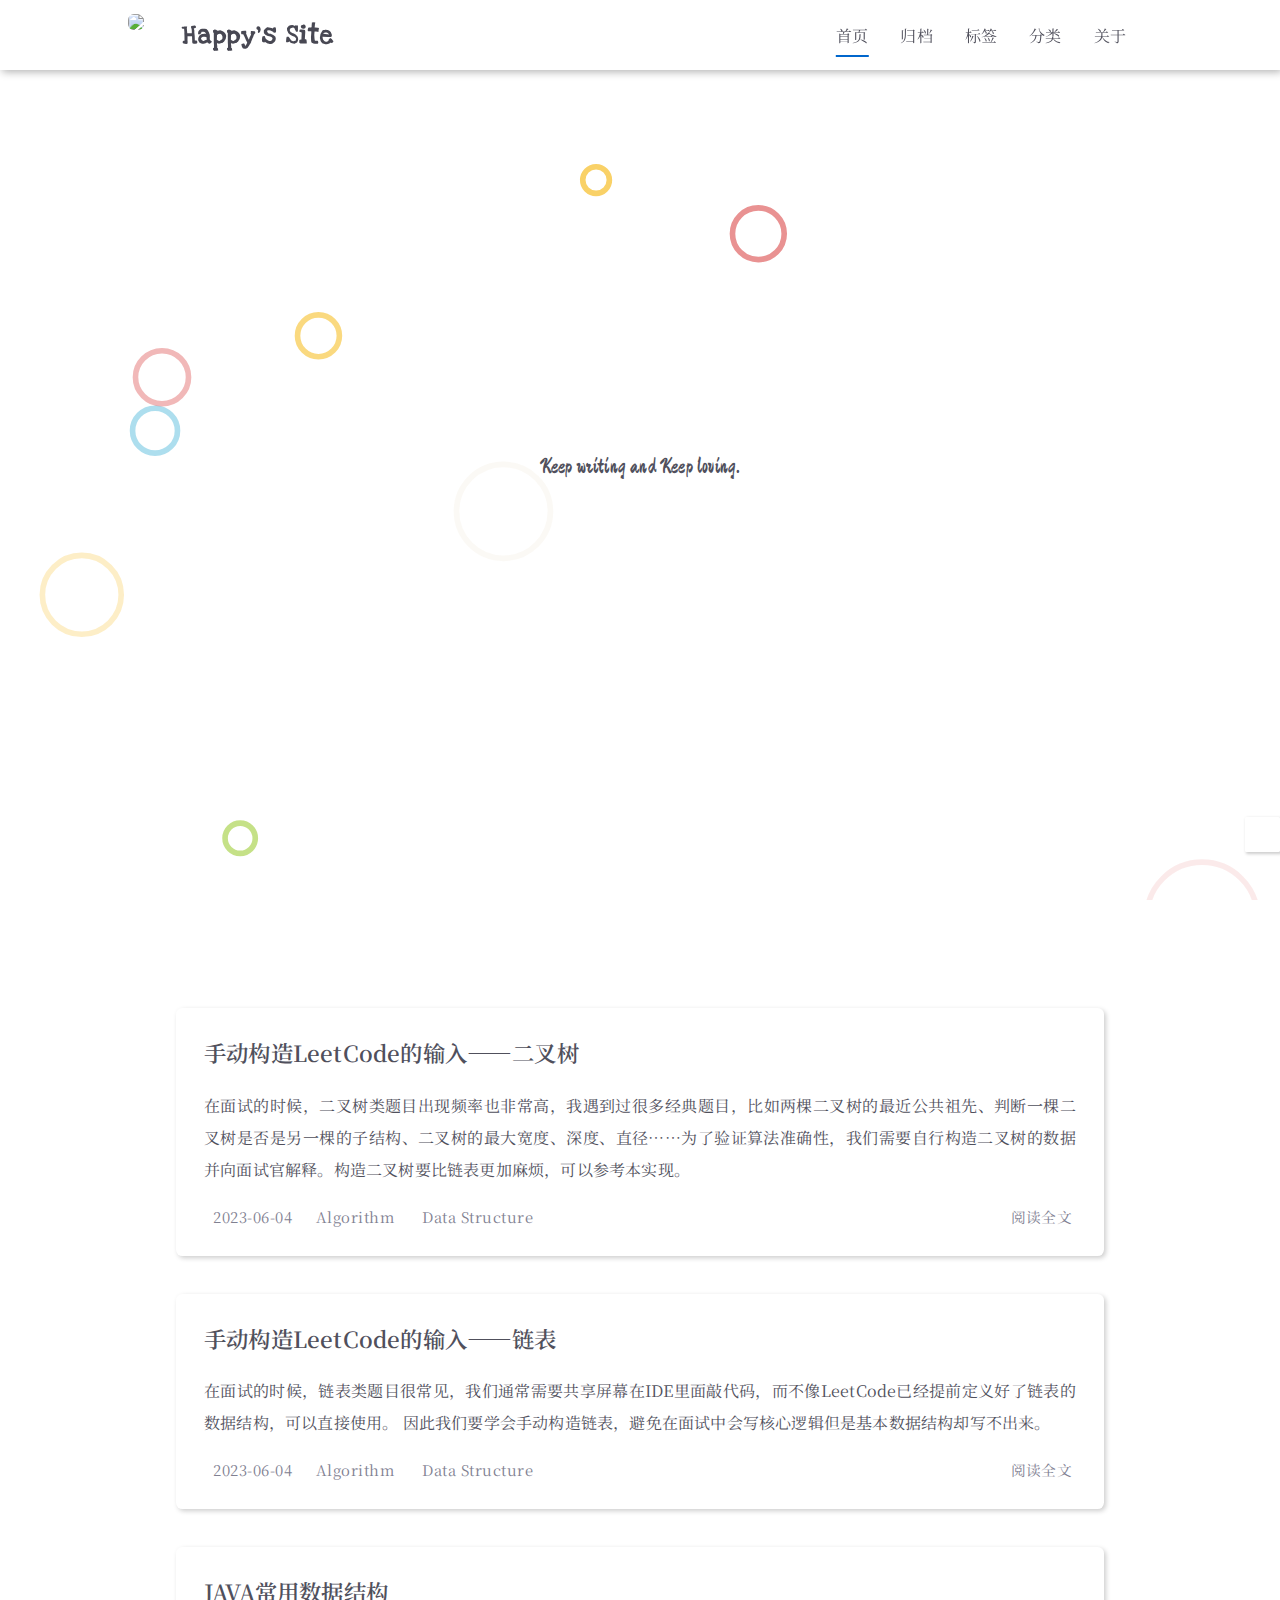
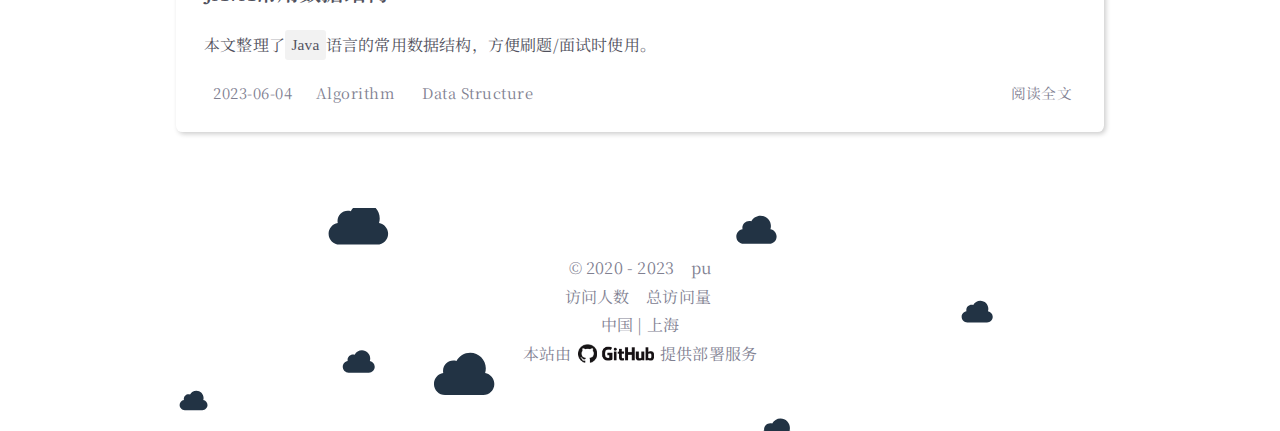
==== commit 368ced7e: "feat(style): add city as icp" ====
--- a/index.html
+++ b/index.html
@@ -440,6 +440,14 @@
 <!--            由 <a target="_blank" href="https://hexo.io">Hexo</a> 驱动&nbsp;|&nbsp;主题&nbsp;<a class="theme-version" target="_blank" href="https://github.com/XPoet/hexo-theme-keep">Keep v3.6.1</a>-->
 <!--        </div>-->
         
+            <div class="icp-info info-item">
+                <a target="_blank" rel="nofollow"
+                   href="https://beian.miit.gov.cn"
+                >
+                    中国 | 上海
+                </a>
+            </div>
+        
         
             <div class="deploy-info info-item">
                 
